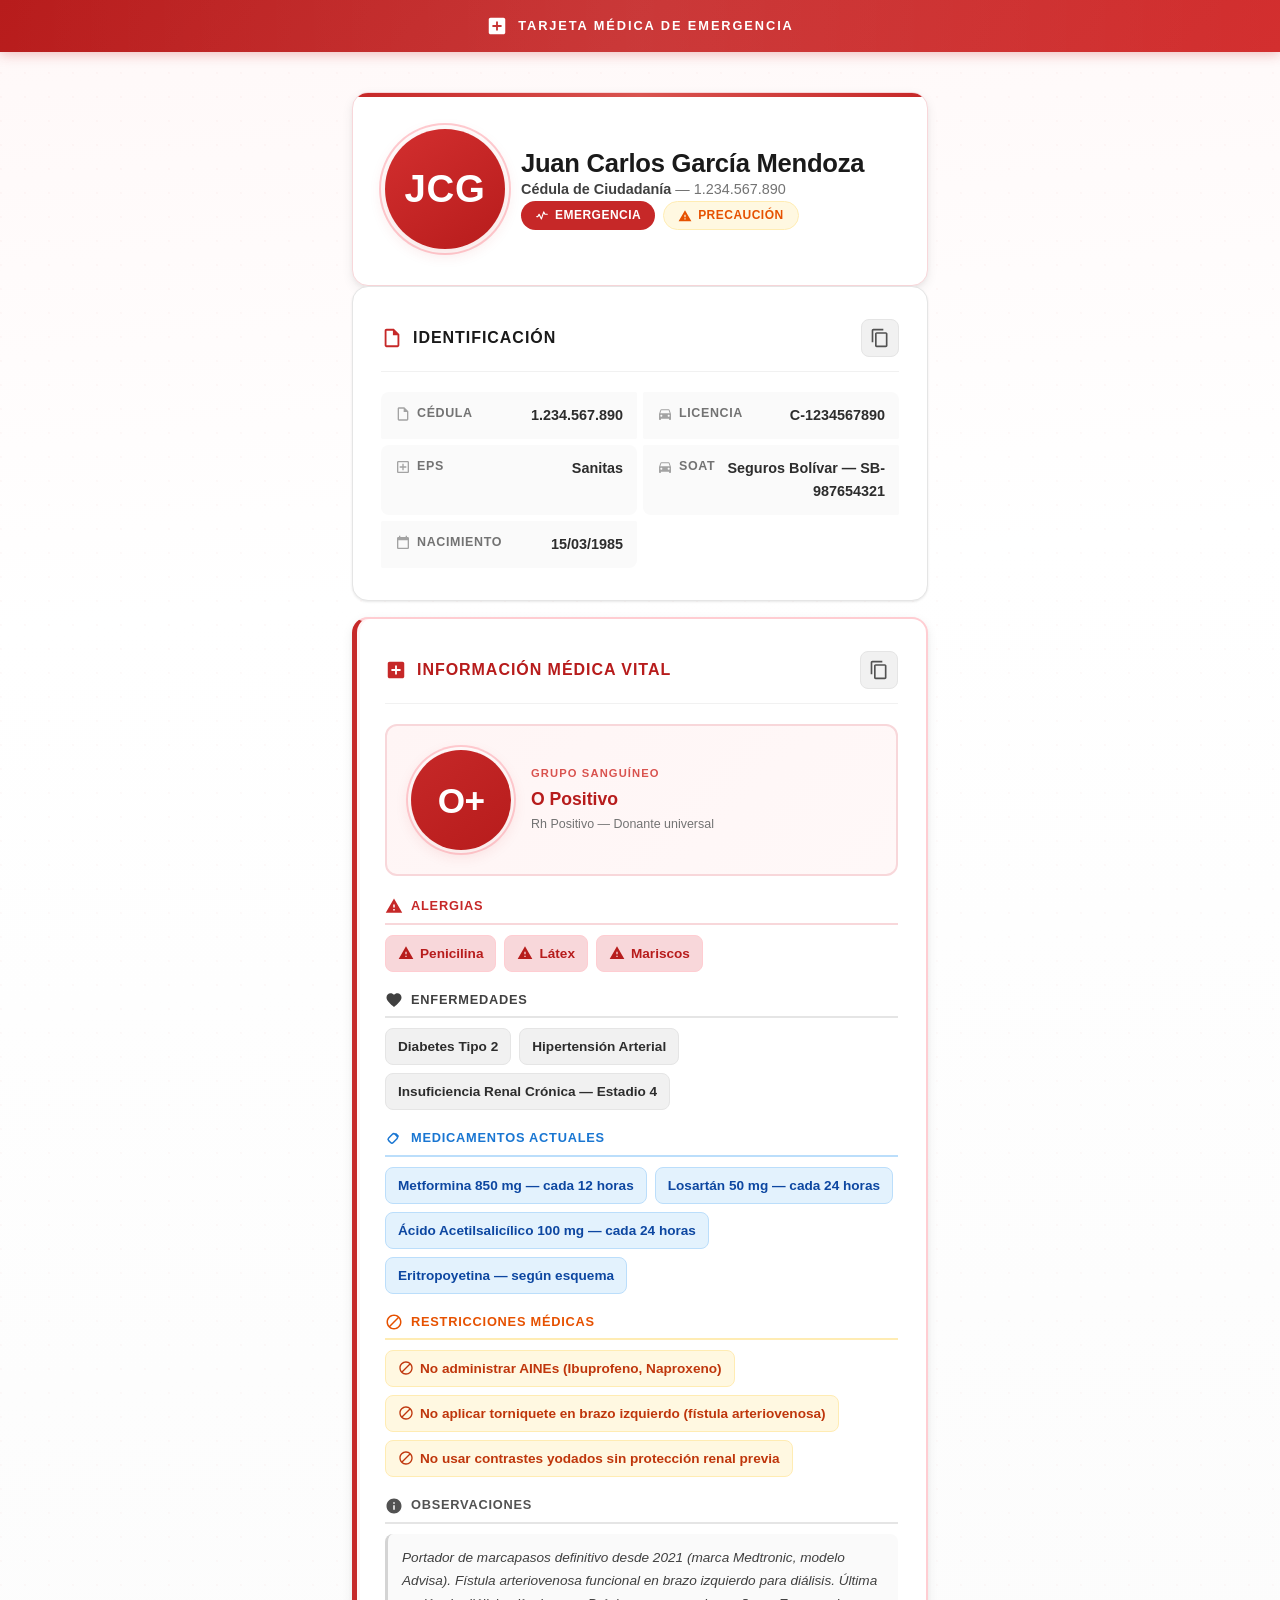
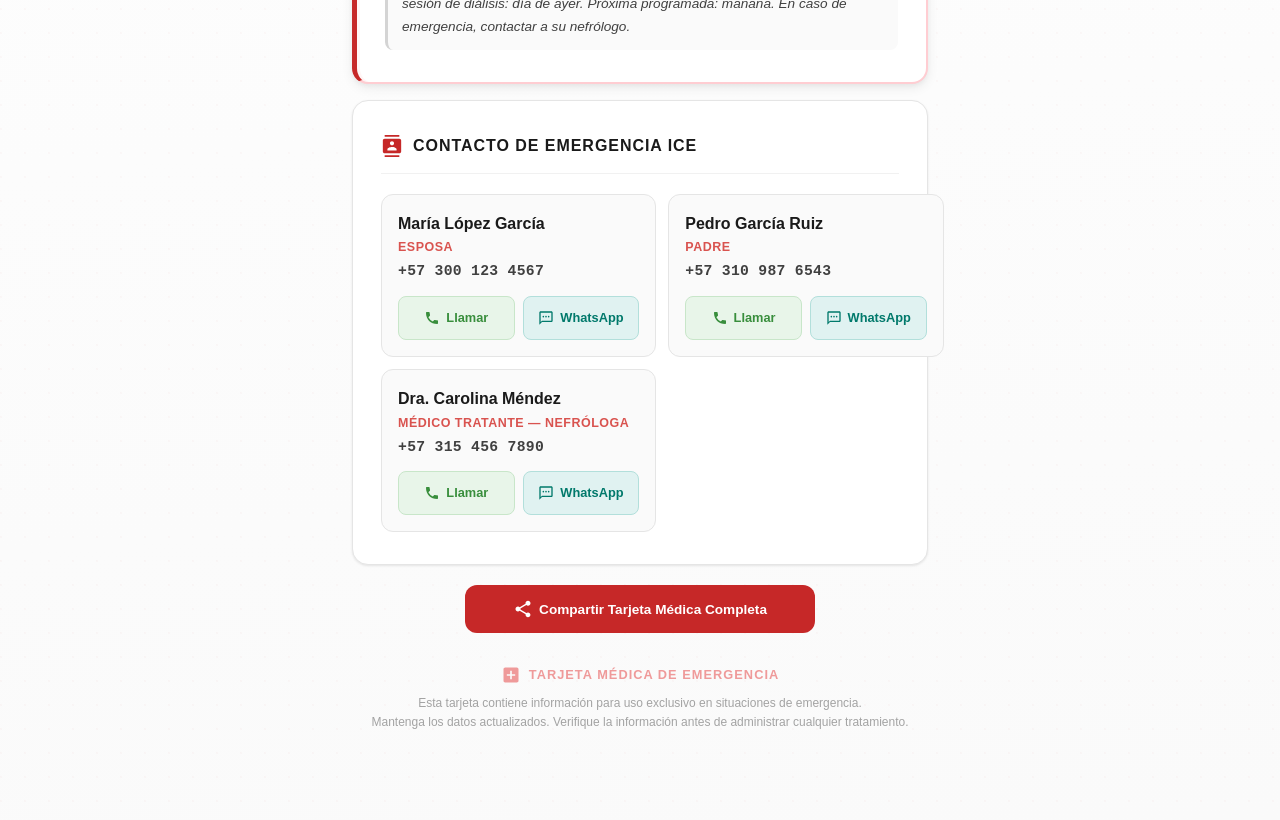
==== index.html @ 18c39328 "hj" ====
<!DOCTYPE html>
<html lang="es">
<head>
  <meta charset="UTF-8">
  <meta name="viewport" content="width=device-width, initial-scale=1.0, user-scalable=yes">
  <meta name="description" content="Tarjeta Médica Digital de Emergencia — Información vital para atención prehospitalaria">
  <meta name="theme-color" content="#C62828">
  <title>Tarjeta Médica de Emergencia</title>

  <style>
    /* ============================================
       VARIABLES CSS — Paleta médica de emergencia
       ============================================ */
    :root {
      --red-900: #B71C1C;
      --red-800: #C62828;
      --red-700: #D32F2F;
      --red-600: #D9534F;
      --red-500: #E57373;
      --red-400: #EF9A9A;
      --red-300: #FFCDD2;
      --red-200: #F8D7DA;
      --red-100: #FFF5F5;
      --red-50:  #FFF8F8;

      --white: #FFFFFF;
      --gray-50: #FAFAFA;
      --gray-100: #F1F1F1;
      --gray-200: #E5E5E5;
      --gray-300: #D4D4D4;
      --gray-400: #A3A3A3;
      --gray-500: #737373;
      --gray-600: #525252;
      --gray-700: #404040;
      --gray-800: #2D2D2D;
      --gray-900: #1A1A1A;

      --amber-100: #FFF8E1;
      --amber-200: #FFECB3;
      --amber-700: #FFA000;
      --green-100: #E8F5E9;
      --green-700: #388E3C;
      --blue-50: #E3F2FD;
      --blue-100: #BBDEFB;
      --blue-700: #1976D2;
      --teal-50: #E0F2F1;
      --teal-700: #00796B;

      --shadow-sm: 0 1px 3px rgba(0,0,0,0.06), 0 1px 2px rgba(0,0,0,0.04);
      --shadow-md: 0 4px 12px rgba(0,0,0,0.07), 0 2px 4px rgba(0,0,0,0.04);
      --shadow-lg: 0 10px 30px rgba(0,0,0,0.08), 0 4px 8px rgba(0,0,0,0.04);
      --shadow-red: 0 4px 16px rgba(198,40,40,0.15);

      --radius-sm: 8px;
      --radius-md: 12px;
      --radius-lg: 16px;
      --radius-xl: 24px;
      --radius-full: 9999px;

      --font-sans: -apple-system, BlinkMacSystemFont, 'Segoe UI', Roboto, 'Helvetica Neue', Arial, sans-serif;
      --font-mono: 'SF Mono', 'Fira Code', 'Cascadia Code', monospace;

      --bar-height: 48px;
      --container-max: 640px;
      --transition: 0.25s cubic-bezier(0.4, 0, 0.2, 1);
    }

    /* ============================================
       RESET Y BASE
       ============================================ */
    *, *::before, *::after {
      margin: 0;
      padding: 0;
      box-sizing: border-box;
    }

    html {
      scroll-behavior: smooth;
      -webkit-text-size-adjust: 100%;
      font-size: 16px;
    }

    body {
      font-family: var(--font-sans);
      color: var(--gray-800);
      line-height: 1.6;
      background:
        radial-gradient(circle at 1px 1px, rgba(198,40,40,0.025) 1px, transparent 0) 0 0 / 24px 24px,
        linear-gradient(175deg, var(--red-50) 0%, var(--white) 25%, var(--gray-50) 100%);
      min-height: 100vh;
      -webkit-font-smoothing: antialiased;
      -moz-osx-font-smoothing: grayscale;
      padding-top: var(--bar-height);
    }

    /* Accesibilidad: foco visible */
    :focus-visible {
      outline: 3px solid var(--red-600);
      outline-offset: 2px;
      border-radius: var(--radius-sm);
    }

    /* Reducir movimiento si el usuario lo prefiere */
    @media (prefers-reduced-motion: reduce) {
      *, *::before, *::after {
        animation-duration: 0.01ms !important;
        animation-iteration-count: 1 !important;
        transition-duration: 0.01ms !important;
      }
      html { scroll-behavior: auto; }
    }

    /* ============================================
       SISTEMA DE ICONOS SVG (sprites inline)
       ============================================ */
    .icon-sprite { display: none; }

    .icon {
      display: inline-flex;
      align-items: center;
      justify-content: center;
      width: 20px;
      height: 20px;
      flex-shrink: 0;
      fill: currentColor;
    }

    .icon--sm { width: 16px; height: 16px; }
    .icon--lg { width: 24px; height: 24px; }
    .icon--xl { width: 32px; height: 32px; }
    .icon--2xl { width: 40px; height: 40px; }

    /* ============================================
       BARRA DE EMERGENCIA FIJA
       ============================================ */
    .emergency-bar {
      position: fixed;
      top: 0;
      left: 0;
      right: 0;
      z-index: 1000;
      height: var(--bar-height);
      background: linear-gradient(135deg, var(--red-900) 0%, var(--red-800) 50%, var(--red-700) 100%);
      display: flex;
      align-items: center;
      justify-content: center;
      gap: 10px;
      color: var(--white);
      font-weight: 700;
      font-size: 0.8rem;
      letter-spacing: 0.15em;
      text-transform: uppercase;
      box-shadow: 0 2px 12px rgba(198,40,40,0.3);
      cursor: pointer;
      transition: height var(--transition), font-size var(--transition);
      user-select: none;
    }

    .emergency-bar::before {
      content: '';
      position: absolute;
      inset: 0;
      background: linear-gradient(90deg, transparent, rgba(255,255,255,0.08), transparent);
      animation: barShimmer 3s ease-in-out infinite;
    }

    .emergency-bar.compact {
      height: 40px;
      font-size: 0.7rem;
      letter-spacing: 0.12em;
    }

    .emergency-bar .icon {
      fill: var(--white);
      width: 22px;
      height: 22px;
      animation: pulseIcon 2s ease-in-out infinite;
    }

    @keyframes barShimmer {
      0%, 100% { transform: translateX(-100%); }
      50% { transform: translateX(100%); }
    }

    @keyframes pulseIcon {
      0%, 100% { opacity: 1; transform: scale(1); }
      50% { opacity: 0.7; transform: scale(1.1); }
    }

    /* ============================================
       CONTENEDOR PRINCIPAL
       ============================================ */
    .container {
      width: 100%;
      max-width: var(--container-max);
      margin: 0 auto;
      padding: 20px 16px 40px;
    }

    /* ============================================
       HEADER — PERFIL DEL PACIENTE
       ============================================ */
    .profile-header {
      background: var(--white);
      border-radius: var(--radius-lg);
      box-shadow: var(--shadow-md);
      padding: 28px 20px;
      display: flex;
      flex-direction: column;
      align-items: center;
      text-align: center;
      gap: 16px;
      position: relative;
      overflow: hidden;
      border: 1px solid var(--red-200);
    }

    /* Franja decorativa superior */
    .profile-header::before {
      content: '';
      position: absolute;
      top: 0;
      left: 0;
      right: 0;
      height: 4px;
      background: linear-gradient(90deg, var(--red-800), var(--red-600), var(--red-800));
    }

    /* Foto / Placeholder de iniciales */
    .profile-photo {
      width: 100px;
      height: 100px;
      border-radius: var(--radius-full);
      background: linear-gradient(145deg, var(--red-700), var(--red-900));
      display: flex;
      align-items: center;
      justify-content: center;
      color: var(--white);
      font-size: 2rem;
      font-weight: 800;
      letter-spacing: 0.02em;
      box-shadow: var(--shadow-red), 0 0 0 4px var(--white), 0 0 0 6px var(--red-300);
      flex-shrink: 0;
      position: relative;
      overflow: hidden;
    }

    /* Si hay imagen de fondo */
    .profile-photo[data-photo] {
      background-size: cover;
      background-position: center;
    }

    .profile-photo[data-photo] .photo-initials {
      display: none;
    }

    .profile-name {
      font-size: clamp(1.3rem, 4vw, 1.6rem);
      font-weight: 800;
      color: var(--gray-900);
      line-height: 1.2;
      letter-spacing: -0.01em;
    }

    .profile-document {
      font-size: 0.9rem;
      color: var(--gray-500);
      font-weight: 500;
    }

    .profile-document strong {
      color: var(--gray-700);
      font-weight: 700;
    }

    /* Badges de estado */
    .profile-badges {
      display: flex;
      flex-wrap: wrap;
      gap: 8px;
      justify-content: center;
    }

    .badge {
      display: inline-flex;
      align-items: center;
      gap: 6px;
      padding: 5px 14px;
      border-radius: var(--radius-full);
      font-size: 0.75rem;
      font-weight: 700;
      letter-spacing: 0.04em;
      text-transform: uppercase;
      line-height: 1.4;
    }

    .badge--emergency {
      background: var(--red-800);
      color: var(--white);
      animation: badgePulse 2.5s ease-in-out infinite;
    }

    .badge--caution {
      background: var(--amber-100);
      color: #E65100;
      border: 1px solid var(--amber-200);
    }

    .badge--stable {
      background: var(--green-100);
      color: var(--green-700);
      border: 1px solid #C8E6C9;
    }

    .badge .icon { width: 14px; height: 14px; }

    @keyframes badgePulse {
      0%, 100% { box-shadow: 0 0 0 0 rgba(198,40,40,0.4); }
      50% { box-shadow: 0 0 0 8px rgba(198,40,40,0); }
    }

    /* ============================================
       TARJETAS GENÉRICAS
       ============================================ */
    .card {
      background: var(--white);
      border-radius: var(--radius-lg);
      box-shadow: var(--shadow-sm);
      padding: 24px 20px;
      border: 1px solid var(--gray-200);
      transition: box-shadow var(--transition), transform var(--transition);
    }

    .card + .card {
      margin-top: 16px;
    }

    .card:hover {
      box-shadow: var(--shadow-md);
    }

    /* Tarjeta destacada (sección médica) */
    .card--highlight {
      border: 2px solid var(--red-300);
      border-left: 5px solid var(--red-800);
      box-shadow: var(--shadow-md), inset 3px 0 0 var(--red-100);
      position: relative;
    }

    .card--highlight:hover {
      box-shadow: var(--shadow-lg), inset 3px 0 0 var(--red-100);
    }

    /* Cabecera de sección */
    .section-head {
      display: flex;
      align-items: center;
      justify-content: space-between;
      gap: 12px;
      margin-bottom: 20px;
      padding-bottom: 14px;
      border-bottom: 1px solid var(--gray-100);
    }

    .section-title {
      display: flex;
      align-items: center;
      gap: 10px;
      font-size: 1rem;
      font-weight: 800;
      color: var(--gray-900);
      text-transform: uppercase;
      letter-spacing: 0.06em;
    }

    .section-title .icon {
      width: 22px;
      height: 22px;
      color: var(--red-800);
    }

    .card--highlight .section-title {
      color: var(--red-900);
    }

    .card--highlight .section-title .icon {
      color: var(--red-800);
    }

    /* ============================================
       BOTONES
       ============================================ */
    .btn {
      display: inline-flex;
      align-items: center;
      justify-content: center;
      gap: 6px;
      padding: 8px 16px;
      border: none;
      border-radius: var(--radius-sm);
      font-family: var(--font-sans);
      font-size: 0.8rem;
      font-weight: 600;
      cursor: pointer;
      transition: all var(--transition);
      text-decoration: none;
      line-height: 1.4;
      white-space: nowrap;
      position: relative;
      overflow: hidden;
      -webkit-tap-highlight-color: transparent;
    }

    .btn:active {
      transform: scale(0.96);
    }

    .btn--icon {
      padding: 8px;
      border-radius: var(--radius-sm);
    }

    .btn--copy {
      background: var(--gray-100);
      color: var(--gray-600);
      border: 1px solid var(--gray-200);
    }

    .btn--copy:hover {
      background: var(--gray-200);
      color: var(--gray-800);
    }

    .btn--copy.copied {
      background: var(--green-100);
      color: var(--green-700);
      border-color: #C8E6C9;
    }

    .btn--call {
      background: var(--green-100);
      color: var(--green-700);
      border: 1px solid #C8E6C9;
      flex: 1;
      min-height: 44px;
    }

    .btn--call:hover {
      background: #C8E6C9;
    }

    .btn--whatsapp {
      background: var(--teal-50);
      color: var(--teal-700);
      border: 1px solid #B2DFDB;
      flex: 1;
      min-height: 44px;
    }

    .btn--whatsapp:hover {
      background: #B2DFDB;
    }

    .btn--share {
      background: var(--red-800);
      color: var(--white);
      padding: 12px 24px;
      border-radius: var(--radius-md);
      font-size: 0.85rem;
      min-height: 48px;
      width: 100%;
    }

    .btn--share:hover {
      background: var(--red-900);
      box-shadow: var(--shadow-red);
    }

    /* ============================================
       IDENTIFICACIÓN — Grid de datos
       ============================================ */
    .info-grid {
      display: grid;
      grid-template-columns: 1fr;
      gap: 2px;
    }

    .info-item {
      display: flex;
      justify-content: space-between;
      align-items: flex-start;
      gap: 12px;
      padding: 12px 14px;
      background: var(--gray-50);
      border-radius: var(--radius-sm);
      transition: background var(--transition);
    }

    .info-item:first-child {
      border-radius: var(--radius-sm) var(--radius-sm) 2px 2px;
    }

    .info-item:last-child {
      border-radius: 2px 2px var(--radius-sm) var(--radius-sm);
    }

    .info-item:hover {
      background: var(--gray-100);
    }

    .info-label {
      font-size: 0.78rem;
      font-weight: 600;
      color: var(--gray-500);
      text-transform: uppercase;
      letter-spacing: 0.05em;
      white-space: nowrap;
      display: flex;
      align-items: center;
      gap: 6px;
    }

    .info-label .icon {
      width: 16px;
      height: 16px;
      color: var(--gray-400);
    }

    .info-value {
      font-size: 0.9rem;
      font-weight: 700;
      color: var(--gray-800);
      text-align: right;
      word-break: break-word;
    }

    /* ============================================
       SECCIÓN MÉDICA VITAL
       ============================================ */

    /* Grupo sanguíneo — Elemento visual dominante */
    .blood-display {
      display: flex;
      align-items: center;
      gap: 20px;
      padding: 20px;
      background: linear-gradient(135deg, var(--red-100) 0%, var(--red-50) 100%);
      border-radius: var(--radius-md);
      border: 2px solid var(--red-200);
      margin-bottom: 20px;
    }

    .blood-badge {
      width: 80px;
      height: 80px;
      border-radius: var(--radius-full);
      background: linear-gradient(145deg, var(--red-800), var(--red-900));
      display: flex;
      align-items: center;
      justify-content: center;
      flex-shrink: 0;
      box-shadow: var(--shadow-red), 0 0 0 3px var(--white), 0 0 0 5px var(--red-300);
      animation: bloodPulse 3s ease-in-out infinite;
    }

    .blood-badge-text {
      color: var(--white);
      font-size: 1.8rem;
      font-weight: 900;
      line-height: 1;
      letter-spacing: -0.02em;
    }

    @keyframes bloodPulse {
      0%, 100% { box-shadow: var(--shadow-red), 0 0 0 3px var(--white), 0 0 0 5px var(--red-300); }
      50% { box-shadow: var(--shadow-red), 0 0 0 3px var(--white), 0 0 0 8px rgba(239,154,154,0.5); }
    }

    .blood-info {
      display: flex;
      flex-direction: column;
      gap: 2px;
    }

    .blood-label {
      font-size: 0.7rem;
      font-weight: 700;
      text-transform: uppercase;
      letter-spacing: 0.1em;
      color: var(--red-600);
    }

    .blood-type-full {
      font-size: 1.1rem;
      font-weight: 800;
      color: var(--red-900);
    }

    .blood-note {
      font-size: 0.78rem;
      color: var(--gray-500);
    }

    /* Subsecciones médicas */
    .medical-block {
      margin-bottom: 18px;
    }

    .medical-block:last-child {
      margin-bottom: 0;
    }

    .medical-block-title {
      display: flex;
      align-items: center;
      gap: 8px;
      font-size: 0.8rem;
      font-weight: 700;
      text-transform: uppercase;
      letter-spacing: 0.06em;
      margin-bottom: 10px;
      padding-bottom: 6px;
    }

    .medical-block-title .icon {
      width: 18px;
      height: 18px;
    }

    /* Variantes de color por tipo de información */
    .medical-block--allergy .medical-block-title {
      color: var(--red-800);
      border-bottom: 2px solid var(--red-200);
    }

    .medical-block--condition .medical-block-title {
      color: var(--gray-700);
      border-bottom: 2px solid var(--gray-200);
    }

    .medical-block--medication .medical-block-title {
      color: var(--blue-700);
      border-bottom: 2px solid var(--blue-100);
    }

    .medical-block--restriction .medical-block-title {
      color: #E65100;
      border-bottom: 2px solid var(--amber-200);
    }

    .medical-block--observation .medical-block-title {
      color: var(--gray-600);
      border-bottom: 2px solid var(--gray-200);
    }

    /* Tags / Chips de información médica */
    .tag-list {
      display: flex;
      flex-wrap: wrap;
      gap: 8px;
    }

    .tag {
      display: inline-flex;
      align-items: flex-start;
      gap: 6px;
      padding: 8px 12px;
      border-radius: var(--radius-sm);
      font-size: 0.85rem;
      font-weight: 600;
      line-height: 1.4;
      max-width: 100%;
    }

    .tag .icon {
      width: 16px;
      height: 16px;
      flex-shrink: 0;
      margin-top: 1px;
    }

    .tag--allergy {
      background: var(--red-200);
      color: var(--red-900);
      border: 1px solid var(--red-300);
    }

    .tag--condition {
      background: var(--gray-100);
      color: var(--gray-800);
      border: 1px solid var(--gray-200);
    }

    .tag--medication {
      background: var(--blue-50);
      color: #0D47A1;
      border: 1px solid var(--blue-100);
    }

    .tag--restriction {
      background: var(--amber-100);
      color: #BF360C;
      border: 1px solid var(--amber-200);
    }

    .tag--observation {
      background: var(--gray-50);
      color: var(--gray-700);
      border: 1px solid var(--gray-200);
      font-weight: 500;
      font-style: italic;
    }

    /* Texto de observación como párrafo cuando es largo */
    .observation-text {
      font-size: 0.85rem;
      color: var(--gray-700);
      line-height: 1.7;
      padding: 12px 14px;
      background: var(--gray-50);
      border-radius: var(--radius-sm);
      border-left: 3px solid var(--gray-300);
      font-style: italic;
    }

    /* Indicador "Sin registros" */
    .no-data {
      font-size: 0.82rem;
      color: var(--gray-400);
      font-style: italic;
      padding: 4px 0;
    }

    /* ============================================
       CONTACTOS ICE
       ============================================ */
    .ice-list {
      display: flex;
      flex-direction: column;
      gap: 12px;
    }

    .ice-card {
      display: flex;
      flex-direction: column;
      gap: 12px;
      padding: 16px;
      background: var(--gray-50);
      border-radius: var(--radius-md);
      border: 1px solid var(--gray-200);
      transition: border-color var(--transition), background var(--transition);
    }

    .ice-card:hover {
      border-color: var(--red-300);
      background: var(--red-50);
    }

    .ice-info {
      display: flex;
      flex-direction: column;
      gap: 2px;
    }

    .ice-name {
      font-size: 1rem;
      font-weight: 700;
      color: var(--gray-900);
    }

    .ice-relation {
      font-size: 0.78rem;
      font-weight: 600;
      color: var(--red-600);
      text-transform: uppercase;
      letter-spacing: 0.04em;
    }

    .ice-phone {
      font-size: 0.92rem;
      font-weight: 600;
      color: var(--gray-700);
      font-family: var(--font-mono);
      letter-spacing: 0.02em;
    }

    .ice-actions {
      display: flex;
      gap: 8px;
    }

    /* ============================================
       BOTÓN COMPARTIR
       ============================================ */
    .share-section {
      margin-top: 20px;
    }

    /* ============================================
       FOOTER
       ============================================ */
    .footer {
      text-align: center;
      padding: 32px 16px 24px;
      color: var(--gray-400);
      font-size: 0.75rem;
      line-height: 1.6;
    }

    .footer-logo {
      display: flex;
      align-items: center;
      justify-content: center;
      gap: 8px;
      margin-bottom: 8px;
      color: var(--red-400);
    }

    .footer-logo .icon {
      width: 20px;
      height: 20px;
    }

    .footer-logo span {
      font-weight: 700;
      font-size: 0.8rem;
      letter-spacing: 0.08em;
      text-transform: uppercase;
    }

    /* ============================================
       TOAST — Notificaciones flotantes
       ============================================ */
    .toast-container {
      position: fixed;
      bottom: 24px;
      left: 50%;
      transform: translateX(-50%);
      z-index: 2000;
      display: flex;
      flex-direction: column;
      align-items: center;
      gap: 8px;
      pointer-events: none;
      width: calc(100% - 32px);
      max-width: 400px;
    }

    .toast {
      display: flex;
      align-items: center;
      gap: 10px;
      padding: 12px 20px;
      background: var(--gray-900);
      color: var(--white);
      border-radius: var(--radius-md);
      font-size: 0.85rem;
      font-weight: 600;
      box-shadow: var(--shadow-lg);
      pointer-events: auto;
      animation: toastIn 0.35s cubic-bezier(0.21, 1.02, 0.73, 1) forwards;
      width: 100%;
      text-align: center;
      justify-content: center;
    }

    .toast--success {
      background: var(--green-700);
    }

    .toast--error {
      background: var(--red-800);
    }

    .toast.leaving {
      animation: toastOut 0.3s ease-in forwards;
    }

    @keyframes toastIn {
      from { opacity: 0; transform: translateY(20px) scale(0.95); }
      to { opacity: 1; transform: translateY(0) scale(1); }
    }

    @keyframes toastOut {
      from { opacity: 1; transform: translateY(0) scale(1); }
      to { opacity: 0; transform: translateY(-10px) scale(0.95); }
    }

    /* ============================================
       ANIMACIONES DE ENTRADA (scroll)
       ============================================ */
    .reveal {
      opacity: 0;
      transform: translateY(16px);
      transition: opacity 0.5s ease, transform 0.5s ease;
    }

    .reveal.visible {
      opacity: 1;
      transform: translateY(0);
    }

    /* ============================================
       RESPONSIVE — Tablet y superior
       ============================================ */
    @media (min-width: 480px) {
      .container {
        padding: 24px 20px 48px;
      }

      .info-grid {
        grid-template-columns: 1fr 1fr;
        gap: 6px;
      }

      .info-item:first-child {
        border-radius: var(--radius-sm) 2px 2px 2px;
      }

      .info-item:nth-child(2) {
        border-radius: 2px var(--radius-sm) 2px 2px;
      }

      .info-item:nth-last-child(2) {
        border-radius: 2px 2px 2px var(--radius-sm);
      }

      .info-item:last-child {
        border-radius: 2px 2px var(--radius-sm) 2px;
      }

      .blood-badge {
        width: 90px;
        height: 90px;
      }

      .blood-badge-text {
        font-size: 2rem;
      }

      .ice-list {
        display: grid;
        grid-template-columns: 1fr 1fr;
        gap: 12px;
      }
    }

    @media (min-width: 768px) {
      :root {
        --bar-height: 52px;
      }

      .container {
        padding: 32px 24px 56px;
      }

      .profile-header {
        flex-direction: row;
        text-align: left;
        padding: 32px 28px;
      }

      .profile-photo {
        width: 110px;
        height: 110px;
        font-size: 2.2rem;
      }

      .profile-badges {
        justify-content: flex-start;
      }

      .card {
        padding: 28px 24px;
      }

      .blood-display {
        padding: 24px;
      }

      .blood-badge {
        width: 100px;
        height: 100px;
      }

      .blood-badge-text {
        font-size: 2.2rem;
      }

      .btn--call,
      .btn--whatsapp {
        padding: 10px 20px;
      }

      .share-section {
        display: flex;
        justify-content: center;
      }

      .btn--share {
        width: auto;
        padding: 12px 48px;
      }
    }

    @media (min-width: 1024px) {
      .container {
        padding: 40px 32px 64px;
      }

      .profile-header {
        padding: 36px 32px;
      }

      .profile-photo {
        width: 120px;
        height: 120px;
        font-size: 2.4rem;
      }

      .card {
        padding: 32px 28px;
      }
    }

    /* ============================================
       RESPONSIVE — Pantallas muy pequeñas
       ============================================ */
    @media (max-width: 360px) {
      .container {
        padding: 16px 12px 32px;
      }

      .profile-header {
        padding: 20px 16px;
      }

      .profile-photo {
        width: 85px;
        height: 85px;
        font-size: 1.7rem;
      }

      .card {
        padding: 20px 16px;
      }

      .blood-badge {
        width: 68px;
        height: 68px;
      }

      .blood-badge-text {
        font-size: 1.5rem;
      }

      .blood-display {
        padding: 14px;
        gap: 14px;
      }

      .tag {
        font-size: 0.8rem;
        padding: 6px 10px;
      }
    }

    /* ============================================
       ORIENTACIÓN LANDSCAPE EN MÓVIL
       ============================================ */
    @media (max-height: 500px) and (orientation: landscape) {
      :root {
        --bar-height: 40px;
      }

      .emergency-bar.compact {
        height: 36px;
        font-size: 0.65rem;
      }

      .profile-photo {
        width: 70px;
        height: 70px;
        font-size: 1.5rem;
      }

      .profile-header {
        padding: 16px 20px;
        flex-direction: row;
        text-align: left;
      }

      .card {
        padding: 16px 20px;
      }

      .blood-badge {
        width: 60px;
        height: 60px;
      }

      .blood-badge-text {
        font-size: 1.3rem;
      }

      .blood-display {
        padding: 12px;
        gap: 12px;
        margin-bottom: 14px;
      }
    }

    /* ============================================
       IMPRESIÓN
       ============================================ */
    @media print {
      body {
        padding-top: 0;
        background: white;
      }

      .emergency-bar,
      .toast-container,
      .btn--copy,
      .btn--call,
      .btn--whatsapp,
      .btn--share,
      .share-section {
        display: none !important;
      }

      .card {
        box-shadow: none;
        border: 1px solid #ccc;
        break-inside: avoid;
      }

      .reveal {
        opacity: 1 !important;
        transform: none !important;
      }

      .profile-header::before {
        print-color-adjust: exact;
        -webkit-print-color-adjust: exact;
      }
    }
  </style>
</head>

<body>

  <!-- ==========================================
       SPRITE DE ICONOS SVG
       (Definidos una vez, reutilizados con <use>)
       ========================================== -->
  <svg class="icon-sprite" xmlns="http://www.w3.org/2000/svg" aria-hidden="true">
    <!-- Cruz médica -->
    <symbol id="i-cross" viewBox="0 0 24 24">
      <path d="M19 3H5c-1.1 0-2 .9-2 2v14c0 1.1.9 2 2 2h14c1.1 0 2-.9 2-2V5c0-1.1-.9-2-2-2zm-2 10h-4v4h-2v-4H7v-2h4V7h2v4h4v2z"/>
    </symbol>
    <!-- Teléfono -->
    <symbol id="i-phone" viewBox="0 0 24 24">
      <path d="M6.62 10.79a15.053 15.053 0 006.59 6.59l2.2-2.2a1 1 0 011.01-.24c1.12.37 2.33.57 3.57.57.55 0 1 .45 1 1V20c0 .55-.45 1-1 1C10.07 21 3 13.93 3 4c0-.55.45-1 1-1h3.5c.55 0 1 .45 1 1 0 1.25.2 2.45.57 3.57.1.31.03.66-.25 1.02l-2.2 2.2z"/>
    </symbol>
    <!-- Copiar -->
    <symbol id="i-copy" viewBox="0 0 24 24">
      <path d="M16 1H4c-1.1 0-2 .9-2 2v14h2V3h12V1zm3 4H8c-1.1 0-2 .9-2 2v14c0 1.1.9 2 2 2h11c1.1 0 2-.9 2-2V7c0-1.1-.9-2-2-2zm0 16H8V7h11v14z"/>
    </symbol>
    <!-- Check -->
    <symbol id="i-check" viewBox="0 0 24 24">
      <path d="M9 16.17L4.83 12l-1.42 1.41L9 19 21 7l-1.41-1.41L9 16.17z"/>
    </symbol>
    <!-- Alerta triángulo -->
    <symbol id="i-warning" viewBox="0 0 24 24">
      <path d="M1 21h22L12 2 1 21zm12-3h-2v-2h2v2zm0-4h-2v-4h2v4z"/>
    </symbol>
    <!-- Corazón -->
    <symbol id="i-heart" viewBox="0 0 24 24">
      <path d="M12 21.35l-1.45-1.32C5.4 15.36 2 12.28 2 8.5 2 5.42 4.42 3 7.5 3c1.74 0 3.41.81 4.5 2.09C13.09 3.81 14.76 3 16.5 3 19.58 3 22 5.42 22 8.5c0 3.78-3.4 6.86-8.55 11.54L12 21.35z"/>
    </symbol>
    <!-- Píldora / Medicamento -->
    <symbol id="i-med" viewBox="0 0 24 24">
      <path d="M4.22 11.29l4.95-4.95a3.5 3.5 0 014.95 0l2.54 2.54a3.5 3.5 0 010 4.95l-4.95 4.95a3.5 3.5 0 01-4.95 0L4.22 16.24a3.5 3.5 0 010-4.95zm1.41 1.41a1.5 1.5 0 000 2.12l2.54 2.54a1.5 1.5 0 002.12 0l4.95-4.95a1.5 1.5 0 000-2.12l-2.54-2.54a1.5 1.5 0 00-2.12 0L5.63 12.7z"/>
      <path d="M14.5 6.5l3 3" stroke="currentColor" stroke-width="2" stroke-linecap="round" fill="none"/>
    </symbol>
    <!-- Prohibido / Restricción -->
    <symbol id="i-block" viewBox="0 0 24 24">
      <path d="M12 2C6.48 2 2 6.48 2 12s4.48 10 10 10 10-4.48 10-10S17.52 2 12 2zM4 12c0-4.42 3.58-8 8-8 1.85 0 3.55.63 4.9 1.69L5.69 16.9A7.902 7.902 0 014 12zm8 8c-1.85 0-3.55-.63-4.9-1.69L18.31 7.1A7.902 7.902 0 0120 12c0 4.42-3.58 8-8 8z"/>
    </symbol>
    <!-- Información -->
    <symbol id="i-info" viewBox="0 0 24 24">
      <path d="M12 2C6.48 2 2 6.48 2 12s4.48 10 10 10 10-4.48 10-10S17.52 2 12 2zm1 15h-2v-6h2v6zm0-8h-2V7h2v2z"/>
    </symbol>
    <!-- Persona -->
    <symbol id="i-person" viewBox="0 0 24 24">
      <path d="M12 12c2.21 0 4-1.79 4-4s-1.79-4-4-4-4 1.79-4 4 1.79 4 4 4zm0 2c-2.67 0-8 1.34-8 4v2h16v-2c0-2.66-5.33-4-8-4z"/>
    </symbol>
    <!-- Documento -->
    <symbol id="i-doc" viewBox="0 0 24 24">
      <path d="M14 2H6c-1.1 0-2 .9-2 2v16c0 1.1.9 2 2 2h12c1.1 0 2-.9 2-2V8l-6-6zM6 20V4h7v5h5v11H6z"/>
    </symbol>
    <!-- Coche -->
    <symbol id="i-car" viewBox="0 0 24 24">
      <path d="M18.92 6.01C18.72 5.42 18.16 5 17.5 5h-11c-.66 0-1.21.42-1.42 1.01L3 12v8c0 .55.45 1 1 1h1c.55 0 1-.45 1-1v-1h12v1c0 .55.45 1 1 1h1c.55 0 1-.45 1-1v-8l-2.08-5.99zM6.5 16c-.83 0-1.5-.67-1.5-1.5S5.67 13 6.5 13s1.5.67 1.5 1.5S7.33 16 6.5 16zm11 0c-.83 0-1.5-.67-1.5-1.5s.67-1.5 1.5-1.5 1.5.67 1.5 1.5-.67 1.5-1.5 1.5zM5 11l1.5-4.5h11L19 11H5z"/>
    </symbol>
    <!-- Hospital -->
    <symbol id="i-hospital" viewBox="0 0 24 24">
      <path d="M19 3H5c-1.1 0-2 .9-2 2v14c0 1.1.9 2 2 2h14c1.1 0 2-.9 2-2V5c0-1.1-.9-2-2-2zm0 16H5V5h14v14zm-8-2h2v-4h4v-2h-4V7h-2v4H7v2h4v4z"/>
    </symbol>
    <!-- Calendario -->
    <symbol id="i-calendar" viewBox="0 0 24 24">
      <path d="M19 3h-1V1h-2v2H8V1H6v2H5c-1.1 0-2 .9-2 2v14c0 1.1.9 2 2 2h14c1.1 0 2-.9 2-2V5c0-1.1-.9-2-2-2zm0 16H5V8h14v11z"/>
    </symbol>
    <!-- Gotita de sangre -->
    <symbol id="i-droplet" viewBox="0 0 24 24">
      <path d="M12 2c-5.33 4.55-8 8.48-8 11.8 0 4.98 3.8 8.2 8 8.2s8-3.22 8-8.2C20 10.48 17.33 6.55 12 2zm0 18c-3.35 0-6-2.57-6-6.2 0-2.34 1.95-5.44 6-9.14 4.05 3.7 6 6.79 6 9.14 0 3.63-2.65 6.2-6 6.2z"/>
    </symbol>
    <!-- Contacto / Agenda -->
    <symbol id="i-contact" viewBox="0 0 24 24">
      <path d="M20 0H4v2h16V0zM4 24h16v-2H4v2zM20 4H4c-1.1 0-2 .9-2 2v12c0 1.1.9 2 2 2h16c1.1 0 2-.9 2-2V6c0-1.1-.9-2-2-2zm-8 2.75c1.24 0 2.25 1.01 2.25 2.25s-1.01 2.25-2.25 2.25S9.75 10.24 9.75 9s1.01-2.25 2.25-2.25zM17 17H7v-1.5c0-1.67 3.33-2.5 5-2.5s5 .83 5 2.5V17z"/>
    </symbol>
    <!-- Compartir -->
    <symbol id="i-share" viewBox="0 0 24 24">
      <path d="M18 16.08c-.76 0-1.44.3-1.96.77L8.91 12.7c.05-.23.09-.46.09-.7s-.04-.47-.09-.7l7.05-4.11c.54.5 1.25.81 2.04.81 1.66 0 3-1.34 3-3s-1.34-3-3-3-3 1.34-3 3c0 .24.04.47.09.7L8.04 9.81C7.5 9.31 6.79 9 6 9c-1.66 0-3 1.34-3 3s1.34 3 3 3c.79 0 1.5-.31 2.04-.81l7.12 4.16c-.05.21-.08.43-.08.65 0 1.61 1.31 2.92 2.92 2.92s2.92-1.31 2.92-2.92-1.31-2.92-2.92-2.92z"/>
    </symbol>
    <!-- Chat / WhatsApp genérico -->
    <symbol id="i-chat" viewBox="0 0 24 24">
      <path d="M20 2H4c-1.1 0-2 .9-2 2v18l4-4h14c1.1 0 2-.9 2-2V4c0-1.1-.9-2-2-2zm0 14H6l-2 2V4h16v12z"/>
      <circle cx="8" cy="10" r="1.2"/>
      <circle cx="12" cy="10" r="1.2"/>
      <circle cx="16" cy="10" r="1.2"/>
    </symbol>
    <!-- Pulso / Emergencia -->
    <symbol id="i-pulse" viewBox="0 0 24 24">
      <path d="M3 13h2l2-4 4 8 4-12 2 4h4" fill="none" stroke="currentColor" stroke-width="2" stroke-linecap="round" stroke-linejoin="round"/>
    </symbol>
  </svg>


  <!-- ==========================================
       BARRA DE EMERGENCIA FIJA
       ========================================== -->
  <div class="emergency-bar" data-action="scroll-top" role="banner" aria-label="Indicador de emergencia médica">
    <svg class="icon" aria-hidden="true"><use href="#i-cross"></use></svg>
    <span>Tarjeta Médica de Emergencia</span>
  </div>


  <!-- ==========================================
       CONTENIDO PRINCIPAL
       ========================================== -->
  <main class="container">

    <!-- ======== HEADER — PERFIL ======== -->
    <header class="profile-header reveal" id="profile">
      <!-- Foto / Iniciales -->
      <div class="profile-photo" data-initials="JCG" aria-label="Foto de perfil">
        <span class="photo-initials">JCG</span>
      </div>

      <!-- Información básica -->
      <div class="profile-details">
        <h1 class="profile-name">Juan Carlos García Mendoza</h1>
        <p class="profile-document">
          <strong>Cédula de Ciudadanía</strong> — 1.234.567.890
        </p>
        <div class="profile-badges">
          <span class="badge badge--emergency">
            <svg class="icon" aria-hidden="true"><use href="#i-pulse"></use></svg>
            Emergencia
          </span>
          <span class="badge badge--caution" data-status="caution">
            <svg class="icon" aria-hidden="true"><use href="#i-warning"></use></svg>
            Precaución
          </span>
        </div>
      </div>
    </header>


    <!-- ======== SECCIÓN 1 — IDENTIFICACIÓN ======== -->
    <section class="card reveal" aria-labelledby="title-identification" data-copy-source="identification-data">
      <div class="section-head">
        <h2 class="section-title" id="title-identification">
          <svg class="icon" aria-hidden="true"><use href="#i-doc"></use></svg>
          Identificación
        </h2>
        <button class="btn btn--copy btn--icon" data-action="copy" data-copy-target="identification-data" aria-label="Copiar datos de identificación">
          <svg class="icon" aria-hidden="true"><use href="#i-copy"></use></svg>
        </button>
      </div>

      <div class="info-grid" id="identification-data">
        <div class="info-item">
          <span class="info-label">
            <svg class="icon icon--sm" aria-hidden="true"><use href="#i-doc"></use></svg>
            Cédula
          </span>
          <span class="info-value">1.234.567.890</span>
        </div>
        <div class="info-item">
          <span class="info-label">
            <svg class="icon icon--sm" aria-hidden="true"><use href="#i-car"></use></svg>
            Licencia
          </span>
          <span class="info-value">C-1234567890</span>
        </div>
        <div class="info-item">
          <span class="info-label">
            <svg class="icon icon--sm" aria-hidden="true"><use href="#i-hospital"></use></svg>
            EPS
          </span>
          <span class="info-value">Sanitas</span>
        </div>
        <div class="info-item">
          <span class="info-label">
            <svg class="icon icon--sm" aria-hidden="true"><use href="#i-car"></use></svg>
            SOAT
          </span>
          <span class="info-value">Seguros Bolívar — SB-987654321</span>
        </div>
        <div class="info-item">
          <span class="info-label">
            <svg class="icon icon--sm" aria-hidden="true"><use href="#i-calendar"></use></svg>
            Nacimiento
          </span>
          <span class="info-value">15/03/1985</span>
        </div>
      </div>
    </section>


    <!-- ======== SECCIÓN 2 — INFORMACIÓN MÉDICA VITAL ======== -->
    <section class="card card--highlight reveal" aria-labelledby="title-medical" data-copy-source="medical-data">
      <div class="section-head">
        <h2 class="section-title" id="title-medical">
          <svg class="icon" aria-hidden="true"><use href="#i-cross"></use></svg>
          Información Médica Vital
        </h2>
        <button class="btn btn--copy btn--icon" data-action="copy" data-copy-target="medical-data" aria-label="Copiar información médica">
          <svg class="icon" aria-hidden="true"><use href="#i-copy"></use></svg>
        </button>
      </div>

      <div id="medical-data">

        <!-- Grupo sanguíneo -->
        <div class="blood-display">
          <div class="blood-badge" data-blood-type="O+">
            <span class="blood-badge-text">O+</span>
          </div>
          <div class="blood-info">
            <span class="blood-label">Grupo Sanguíneo</span>
            <span class="blood-type-full">O Positivo</span>
            <span class="blood-note">Rh Positivo — Donante universal</span>
          </div>
        </div>

        <!-- Alergias -->
        <div class="medical-block medical-block--allergy">
          <h3 class="medical-block-title">
            <svg class="icon" aria-hidden="true"><use href="#i-warning"></use></svg>
            Alergias
          </h3>
          <div class="tag-list">
            <span class="tag tag--allergy">
              <svg class="icon icon--sm" aria-hidden="true"><use href="#i-warning"></use></svg>
              Penicilina
            </span>
            <span class="tag tag--allergy">
              <svg class="icon icon--sm" aria-hidden="true"><use href="#i-warning"></use></svg>
              Látex
            </span>
            <span class="tag tag--allergy">
              <svg class="icon icon--sm" aria-hidden="true"><use href="#i-warning"></use></svg>
              Mariscos
            </span>
          </div>
        </div>

        <!-- Enfermedades -->
        <div class="medical-block medical-block--condition">
          <h3 class="medical-block-title">
            <svg class="icon" aria-hidden="true"><use href="#i-heart"></use></svg>
            Enfermedades
          </h3>
          <div class="tag-list">
            <span class="tag tag--condition">Diabetes Tipo 2</span>
            <span class="tag tag--condition">Hipertensión Arterial</span>
            <span class="tag tag--condition">Insuficiencia Renal Crónica — Estadio 4</span>
          </div>
        </div>

        <!-- Medicamentos actuales -->
        <div class="medical-block medical-block--medication">
          <h3 class="medical-block-title">
            <svg class="icon" aria-hidden="true"><use href="#i-med"></use></svg>
            Medicamentos Actuales
          </h3>
          <div class="tag-list">
            <span class="tag tag--medication">Metformina 850 mg — cada 12 horas</span>
            <span class="tag tag--medication">Losartán 50 mg — cada 24 horas</span>
            <span class="tag tag--medication">Ácido Acetilsalicílico 100 mg — cada 24 horas</span>
            <span class="tag tag--medication">Eritropoyetina — según esquema</span>
          </div>
        </div>

        <!-- Restricciones médicas -->
        <div class="medical-block medical-block--restriction">
          <h3 class="medical-block-title">
            <svg class="icon" aria-hidden="true"><use href="#i-block"></use></svg>
            Restricciones Médicas
          </h3>
          <div class="tag-list">
            <span class="tag tag--restriction">
              <svg class="icon icon--sm" aria-hidden="true"><use href="#i-block"></use></svg>
              No administrar AINEs (Ibuprofeno, Naproxeno)
            </span>
            <span class="tag tag--restriction">
              <svg class="icon icon--sm" aria-hidden="true"><use href="#i-block"></use></svg>
              No aplicar torniquete en brazo izquierdo (fístula arteriovenosa)
            </span>
            <span class="tag tag--restriction">
              <svg class="icon icon--sm" aria-hidden="true"><use href="#i-block"></use></svg>
              No usar contrastes yodados sin protección renal previa
            </span>
          </div>
        </div>

        <!-- Observaciones importantes -->
        <div class="medical-block medical-block--observation">
          <h3 class="medical-block-title">
            <svg class="icon" aria-hidden="true"><use href="#i-info"></use></svg>
            Observaciones
          </h3>
          <p class="observation-text">
            Portador de marcapasos definitivo desde 2021 (marca Medtronic, modelo Advisa). 
            Fístula arteriovenosa funcional en brazo izquierdo para diálisis. 
            Última sesión de diálisis: día de ayer. Próxima programada: mañana. 
            En caso de emergencia, contactar a su nefrólogo.
          </p>
        </div>

      </div>
    </section>


    <!-- ======== SECCIÓN 3 — CONTACTOS ICE ======== -->
    <section class="card reveal" aria-labelledby="title-ice">
      <div class="section-head">
        <h2 class="section-title" id="title-ice">
          <svg class="icon" aria-hidden="true"><use href="#i-contact"></use></svg>
          Contacto de Emergencia ICE
        </h2>
      </div>

      <div class="ice-list">

        <!-- Contacto ICE 1 -->
        <div class="ice-card" data-phone="+573001234567" data-name="María López García">
          <div class="ice-info">
            <span class="ice-name">María López García</span>
            <span class="ice-relation">Esposa</span>
            <span class="ice-phone">+57 300 123 4567</span>
          </div>
          <div class="ice-actions">
            <button class="btn btn--call" data-action="call" aria-label="Llamar a María López García">
              <svg class="icon icon--sm" aria-hidden="true"><use href="#i-phone"></use></svg>
              Llamar
            </button>
            <button class="btn btn--whatsapp" data-action="whatsapp" aria-label="Enviar WhatsApp a María López García">
              <svg class="icon icon--sm" aria-hidden="true"><use href="#i-chat"></use></svg>
              WhatsApp
            </button>
          </div>
        </div>

        <!-- Contacto ICE 2 -->
        <div class="ice-card" data-phone="+573109876543" data-name="Pedro García Ruiz">
          <div class="ice-info">
            <span class="ice-name">Pedro García Ruiz</span>
            <span class="ice-relation">Padre</span>
            <span class="ice-phone">+57 310 987 6543</span>
          </div>
          <div class="ice-actions">
            <button class="btn btn--call" data-action="call" aria-label="Llamar a Pedro García Ruiz">
              <svg class="icon icon--sm" aria-hidden="true"><use href="#i-phone"></use></svg>
              Llamar
            </button>
            <button class="btn btn--whatsapp" data-action="whatsapp" aria-label="Enviar WhatsApp a Pedro García Ruiz">
              <svg class="icon icon--sm" aria-hidden="true"><use href="#i-chat"></use></svg>
              WhatsApp
            </button>
          </div>
        </div>

        <!-- Contacto ICE 3 -->
        <div class="ice-card" data-phone="+573154567890" data-name="Dra. Carolina Méndez">
          <div class="ice-info">
            <span class="ice-name">Dra. Carolina Méndez</span>
            <span class="ice-relation">Médico tratante — Nefróloga</span>
            <span class="ice-phone">+57 315 456 7890</span>
          </div>
          <div class="ice-actions">
            <button class="btn btn--call" data-action="call" aria-label="Llamar a Dra. Carolina Méndez">
              <svg class="icon icon--sm" aria-hidden="true"><use href="#i-phone"></use></svg>
              Llamar
            </button>
            <button class="btn btn--whatsapp" data-action="whatsapp" aria-label="Enviar WhatsApp a Dra. Carolina Méndez">
              <svg class="icon icon--sm" aria-hidden="true"><use href="#i-chat"></use></svg>
              WhatsApp
            </button>
          </div>
        </div>

      </div>
    </section>


    <!-- ======== BOTÓN COMPARTIR ======== -->
    <div class="share-section reveal">
      <button class="btn btn--share" data-action="share" aria-label="Compartir tarjeta médica completa">
        <svg class="icon" aria-hidden="true"><use href="#i-share"></use></svg>
        Compartir Tarjeta Médica Completa
      </button>
    </div>


    <!-- ======== FOOTER ======== -->
    <footer class="footer">
      <div class="footer-logo">
        <svg class="icon" aria-hidden="true"><use href="#i-cross"></use></svg>
        <span>Tarjeta Médica de Emergencia</span>
      </div>
      <p>Esta tarjeta contiene información para uso exclusivo en situaciones de emergencia.</p>
      <p>Mantenga los datos actualizados. Verifique la información antes de administrar cualquier tratamiento.</p>
    </footer>

  </main>


  <!-- ==========================================
       CONTENEDOR DE TOASTS
       ========================================== -->
  <div class="toast-container" id="toast-container" aria-live="polite" aria-atomic="true"></div>


  <!-- ==========================================
       JAVASCRIPT — 100% dinámico, sin datos quemados
       ========================================== -->
  <script>
    /**
     * ============================================
     * Tarjeta Médica de Emergencia — App Principal
     * ============================================
     * 
     * REGLA FUNDAMENTAL:
     * Ningún dato personal, médico o de contacto
     * está escrito en este archivo. Todo se lee
     * dinámicamente desde el DOM mediante
     * data attributes, clases e IDs.
     * 
     * Si se modifica un número, nombre o dato en el
     * HTML, el JavaScript se adapta automáticamente.
     * ============================================
     */

    (function () {
      'use strict';

      /* ------------------------------------------
         Utilidades generales
         ------------------------------------------ */

      /**
       * Muestra una notificación toast en pantalla.
       * @param {string} message - Texto a mostrar
       * @param {string} type - 'success' | 'error' | ''
       */
      function showToast(message, type) {
        var container = document.getElementById('toast-container');
        if (!container) return;

        var toast = document.createElement('div');
        toast.className = 'toast' + (type ? ' toast--' + type : '');
        toast.textContent = message;
        container.appendChild(toast);

        // Remover después de 2.8 segundos
        setTimeout(function () {
          toast.classList.add('leaving');
          toast.addEventListener('animationend', function () {
            if (toast.parentNode) {
              toast.parentNode.removeChild(toast);
            }
          });
        }, 2800);
      }

      /**
       * Obtiene el texto visible de un elemento,
       * excluyendo botones y elementos decorativos.
       * @param {HTMLElement} el
       * @returns {string}
       */
      function getVisibleText(el) {
        var clone = el.cloneNode(true);
        // Eliminar botones de acción
        var buttons = clone.querySelectorAll('button, [data-action]');
        buttons.forEach(function (btn) { btn.remove(); });
        // Eliminar iconos SVG (dejamos solo texto)
        var svgs = clone.querySelectorAll('svg');
        svgs.forEach(function (svg) { svg.remove(); });
        // Limpiar espacios múltiples y saltos de línea
        return clone.innerText.replace(/\s+/g, ' ').trim();
      }

      /**
       * Limpia un número de teléfono dejando solo dígitos.
       * @param {string} phone
       * @returns {string}
       */
      function cleanPhone(phone) {
        return phone.replace(/[^\d]/g, '');
      }


      /* ------------------------------------------
         Inicialización de botones de LLAMADA
         ------------------------------------------ */

      function initCallButtons() {
        var buttons = document.querySelectorAll('[data-action="call"]');

        buttons.forEach(function (btn) {
          btn.addEventListener('click', function () {
            // Buscar el contenedor más cercano con data-phone
            var container = btn.closest('[data-phone]');
            if (!container) {
              showToast('No se encontró número de teléfono', 'error');
              return;
            }

            var phone = container.getAttribute('data-phone');
            if (!phone) {
              showToast('Número de teléfono no disponible', 'error');
              return;
            }

            // Abrir enlace tel: nativo del dispositivo
            window.location.href = 'tel:' + phone;
          });
        });
      }


      /* ------------------------------------------
         Inicialización de botones de WHATSAPP
         ------------------------------------------ */

      function initWhatsAppButtons() {
        var buttons = document.querySelectorAll('[data-action="whatsapp"]');

        buttons.forEach(function (btn) {
          btn.addEventListener('click', function () {
            var container = btn.closest('[data-phone]');
            if (!container) {
              showToast('No se encontró número de WhatsApp', 'error');
              return;
            }

            var phone = container.getAttribute('data-phone');
            var name = container.getAttribute('data-name') || '';

            if (!phone) {
              showToast('Número no disponible', 'error');
              return;
            }

            var digits = cleanPhone(phone);
            // Construir mensaje de emergencia dinámicamente
            var patientName = document.querySelector('.profile-name');
            var patientText = patientName ? patientName.textContent.trim() : 'paciente';
            var bloodBadge = document.querySelector('[data-blood-type]');
            var bloodText = bloodBadge ? bloodBadge.getAttribute('data-blood-type') : '';

            var message = 'EMERGENCIA MÉDICA\n';
            message += 'Paciente: ' + patientText + '\n';
            if (bloodText) {
              message += 'Grupo sanguíneo: ' + bloodText + '\n';
            }
            message += 'Contacto ICE: ' + name + '\n';
            message += 'Solicito atención de emergencia.';

            var encodedMsg = encodeURIComponent(message);
            var url = 'https://wa.me/' + digits + '?text=' + encodedMsg;

            window.open(url, '_blank');
            showToast('Abriendo WhatsApp...', 'success');
          });
        });
      }


      /* ------------------------------------------
         Inicialización de botones de COPIAR
         ------------------------------------------ */

      function initCopyButtons() {
        var buttons = document.querySelectorAll('[data-action="copy"]');

        buttons.forEach(function (btn) {
          btn.addEventListener('click', function () {
            // Buscar el ID del elemento a copiar
            var targetId = btn.getAttribute('data-copy-target');
            var source = null;

            if (targetId) {
              source = document.getElementById(targetId);
            }

            if (!source) {
              // Alternativa: buscar en el contenedor padre con data-copy-source
              var card = btn.closest('[data-copy-source]');
              if (card) {
                var sourceId = card.getAttribute('data-copy-source');
                source = document.getElementById(sourceId);
              }
            }

            if (!source) {
              showToast('No se encontró información para copiar', 'error');
              return;
            }

            var text = getVisibleText(source);

            if (!text) {
              showToast('No hay texto para copiar', 'error');
              return;
            }

            // Intentar usar la API moderna del portapapeles
            if (navigator.clipboard && navigator.clipboard.writeText) {
              navigator.clipboard.writeText(text).then(function () {
                onCopySuccess(btn);
              }).catch(function () {
                fallbackCopy(text, btn);
              });
            } else {
              fallbackCopy(text, btn);
            }
          });
        });
      }

      /**
       * Feedback visual al copiar con éxito.
       * @param {HTMLElement} btn
       */
      function onCopySuccess(btn) {
        // Cambiar apariencia del botón temporalmente
        btn.classList.add('copied');
        var originalHTML = btn.innerHTML;
        btn.innerHTML = '<svg class="icon icon--sm" aria-hidden="true"><use href="#i-check"></use></svg>';

        showToast('Información copiada al portapapeles', 'success');

        setTimeout(function () {
          btn.classList.remove('copied');
          btn.innerHTML = originalHTML;
        }, 2000);
      }

      /**
       * Método alternativo para copiar (textarea oculto).
       * @param {string} text
       * @param {HTMLElement} btn
       */
      function fallbackCopy(text, btn) {
        var textarea = document.createElement('textarea');
        textarea.value = text;
        textarea.style.position = 'fixed';
        textarea.style.left = '-9999px';
        textarea.style.top = '-9999px';
        textarea.style.opacity = '0';
        document.body.appendChild(textarea);
        textarea.focus();
        textarea.select();

        try {
          var success = document.execCommand('copy');
          if (success) {
            onCopySuccess(btn);
          } else {
            showToast('No se pudo copiar la información', 'error');
          }
        } catch (e) {
          showToast('Error al copiar información', 'error');
        }

        document.body.removeChild(textarea);
      }


      /* ------------------------------------------
         Inicialización del botón COMPARTIR
         ------------------------------------------ */

      function initShareButton() {
        var btn = document.querySelector('[data-action="share"]');
        if (!btn) return;

        btn.addEventListener('click', function () {
          // Recopilar toda la información del contenedor principal dinámicamente
          var mainContainer = document.querySelector('.container');
          if (!mainContainer) return;

          var fullText = getVisibleText(mainContainer);

          // Verificar si la Web Share API está disponible
          if (navigator.share) {
            navigator.share({
              title: 'Tarjeta Médica de Emergencia',
              text: fullText
            }).catch(function () {
              // El usuario canceló o hubo error — hacer fallback silencioso
              fallbackShare(fullText);
            });
          } else {
            fallbackShare(fullText);
          }
        });
      }

      /**
       * Fallback cuando Web Share API no existe:
       * copiar toda la info al portapapeles.
       * @param {string} text
       */
      function fallbackShare(text) {
        if (navigator.clipboard && navigator.clipboard.writeText) {
          navigator.clipboard.writeText(text).then(function () {
            showToast('Tarjeta copiada al portapapeles — péguela donde necesite', 'success');
          }).catch(function () {
            showToast('No se pudo copiar la información', 'error');
          });
        } else {
          showToast('Su navegador no permite compartir directamente', 'error');
        }
      }


      /* ------------------------------------------
         Barra de emergencia — Scroll al inicio
         ------------------------------------------ */

      function initEmergencyBar() {
        var bar = document.querySelector('[data-action="scroll-top"]');
        if (!bar) return;

        bar.addEventListener('click', function () {
          window.scrollTo({ top: 0, behavior: 'smooth' });
        });
      }


      /* ------------------------------------------
         Modo compacto de la barra al hacer scroll
         ------------------------------------------ */

      function initCompactBar() {
        var bar = document.querySelector('.emergency-bar');
        if (!bar) return;

        var scrollThreshold = 80;
        var isCompact = false;

        function checkScroll() {
          var shouldBeCompact = window.scrollY > scrollThreshold;
          if (shouldBeCompact !== isCompact) {
            isCompact = shouldBeCompact;
            bar.classList.toggle('compact', isCompact);
          }
        }

        // Throttle con requestAnimationFrame para rendimiento
        var ticking = false;
        window.addEventListener('scroll', function () {
          if (!ticking) {
            requestAnimationFrame(function () {
              checkScroll();
              ticking = false;
            });
            ticking = true;
          }
        }, { passive: true });
      }


      /* ------------------------------------------
         Animaciones de entrada con IntersectionObserver
         ------------------------------------------ */

      function initScrollReveal() {
        var elements = document.querySelectorAll('.reveal');
        if (!elements.length) return;

        // Verificar si el navegador soporta IntersectionObserver
        if (!('IntersectionObserver' in window)) {
          // Fallback: mostrar todo inmediatamente
          elements.forEach(function (el) {
            el.classList.add('visible');
          });
          return;
        }

        var observer = new IntersectionObserver(function (entries) {
          entries.forEach(function (entry) {
            if (entry.isIntersecting) {
              // Agregar un pequeño retraso escalonado para efecto cascada
              var delay = entry.target.dataset.revealDelay || 0;
              setTimeout(function () {
                entry.target.classList.add('visible');
              }, parseInt(delay, 10));

              // Dejar de observar una vez revelado
              observer.unobserve(entry.target);
            }
          });
        }, {
          threshold: 0.1,
          rootMargin: '0px 0px -30px 0px'
        });

        // Asignar delays escalonados
        elements.forEach(function (el, index) {
          el.dataset.revealDelay = String(index * 80);
          observer.observe(el);
        });
      }


      /* ------------------------------------------
         Cargar iniciales desde data attribute
         ------------------------------------------ */

      function initPhotoInitials() {
        var photoEl = document.querySelector('.profile-photo[data-initials]');
        if (!photoEl) return;

        var initials = photoEl.getAttribute('data-initials') || '';
        var initialsSpan = photoEl.querySelector('.photo-initials');
        if (initialsSpan) {
          initialsSpan.textContent = initials;
        }

        // Si tiene data-photo, aplicar como imagen de fondo
        var photoSrc = photoEl.getAttribute('data-photo');
        if (photoSrc) {
          photoEl.style.backgroundImage = 'url(' + photoSrc + ')';
          photoEl.style.backgroundSize = 'cover';
          photoEl.style.backgroundPosition = 'center';
        }
      }


      /* ------------------------------------------
         Punto de entrada — Inicializar todo
         ------------------------------------------ */

      function init() {
        initPhotoInitials();
        initEmergencyBar();
        initCompactBar();
        initCallButtons();
        initWhatsAppButtons();
        initCopyButtons();
        initShareButton();
        initScrollReveal();
      }

      // Ejecutar cuando el DOM esté listo
      if (document.readyState === 'loading') {
        document.addEventListener('DOMContentLoaded', init);
      } else {
        init();
      }

    })();
  </script>

</body>
</html>
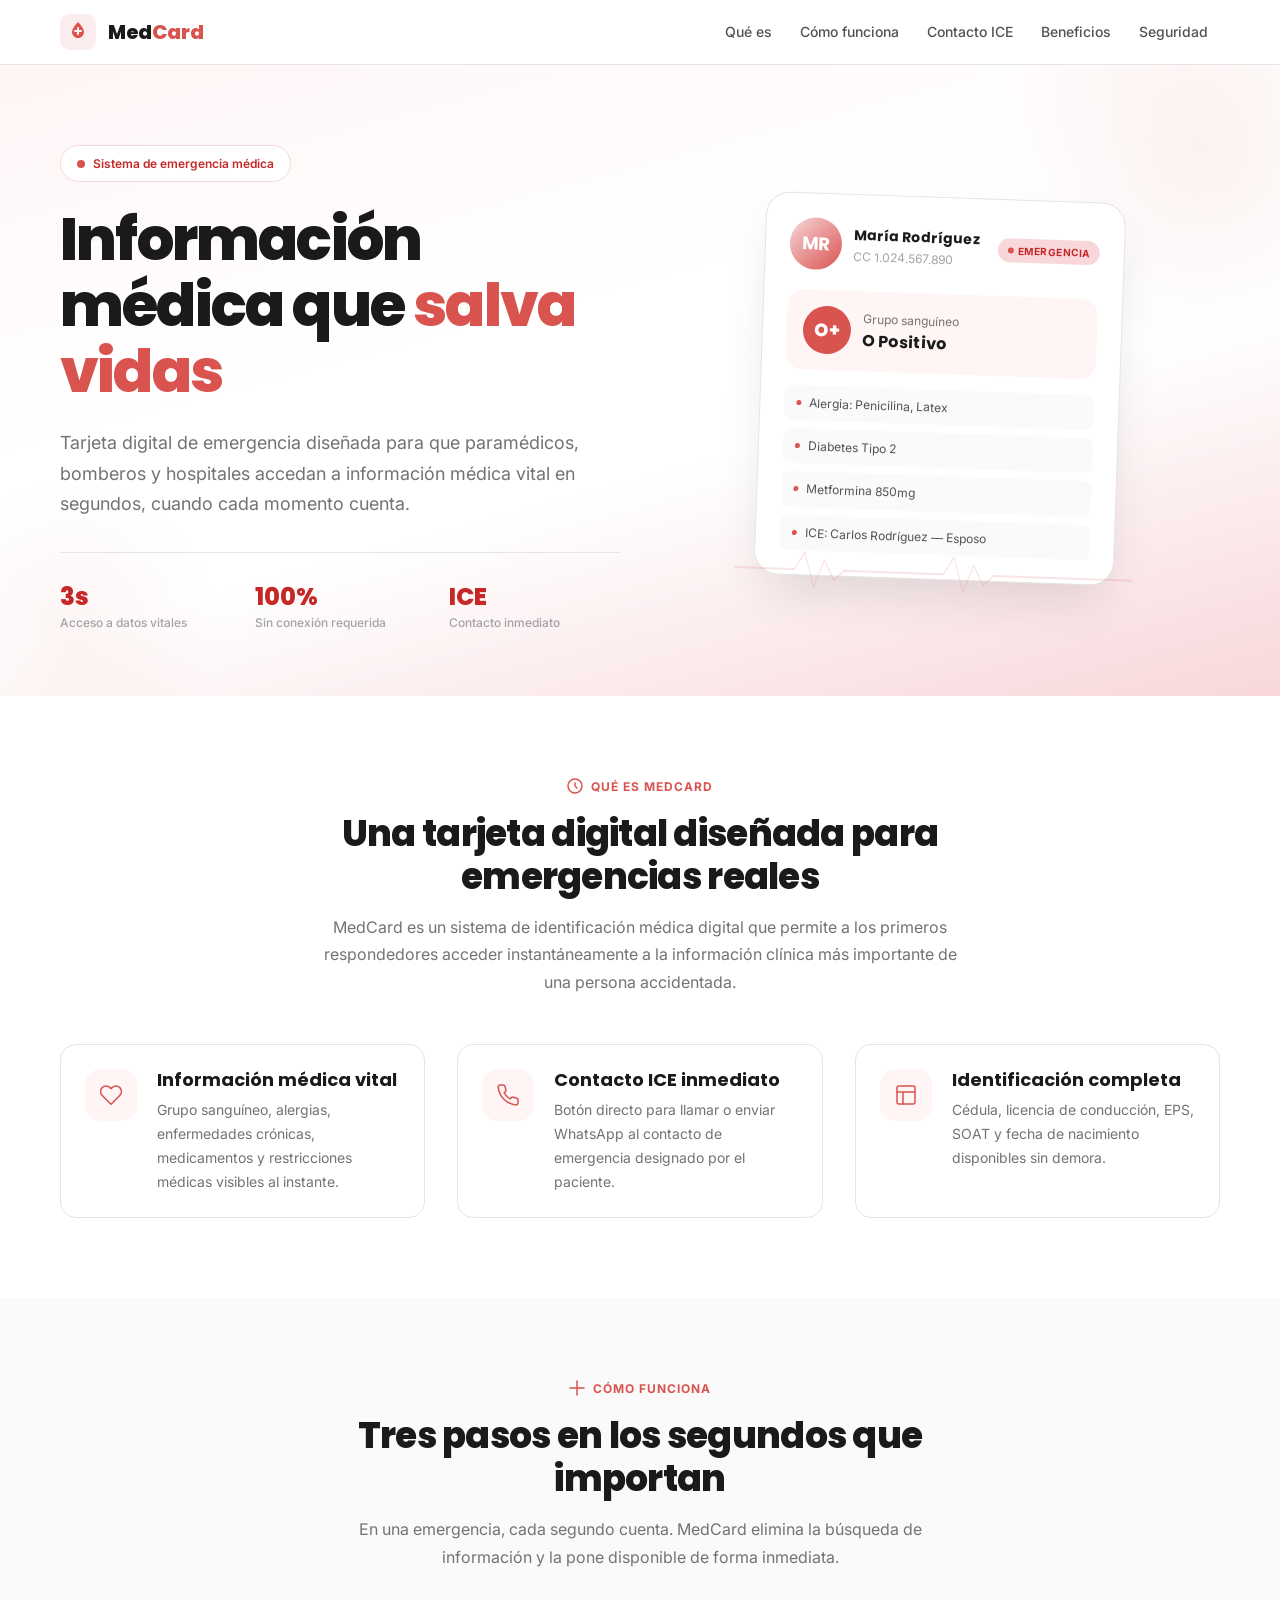
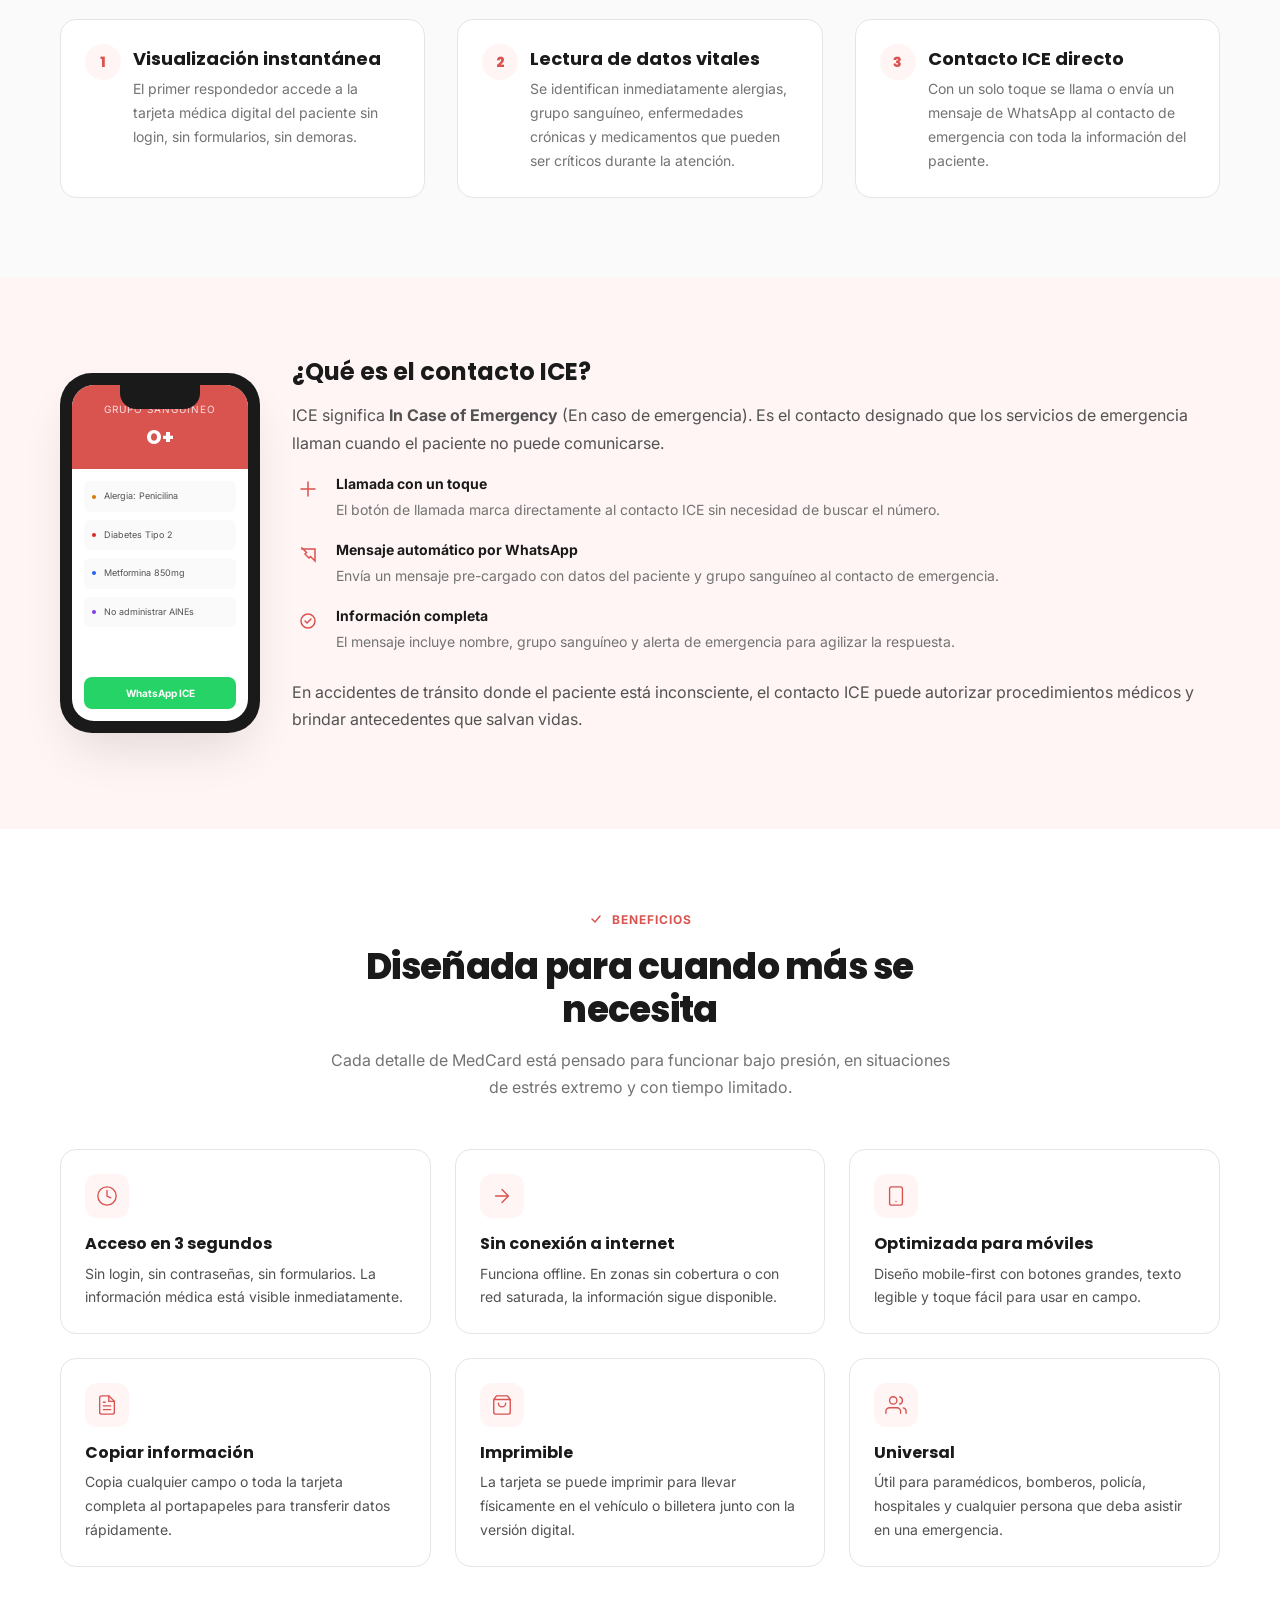
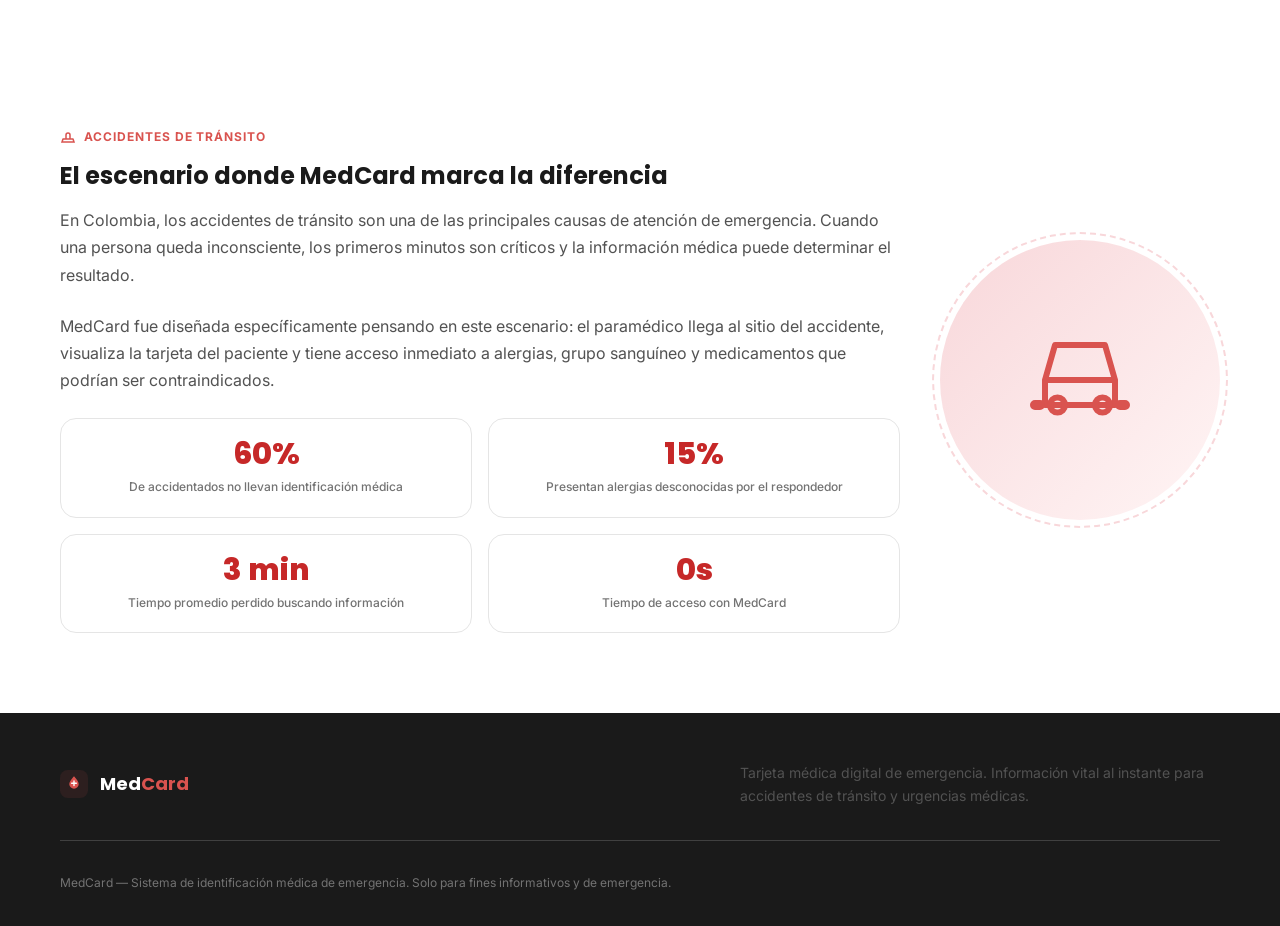
==== commit 6d651728: "efghj" ====
--- a/index.html
+++ b/index.html
@@ -2,1995 +2,489 @@
 <html lang="es">
 <head>
   <meta charset="UTF-8">
-  <meta name="viewport" content="width=device-width, initial-scale=1.0, user-scalable=yes">
-  <meta name="description" content="Tarjeta Médica Digital de Emergencia — Información vital para atención prehospitalaria">
-  <meta name="theme-color" content="#C62828">
-  <title>Tarjeta Médica de Emergencia</title>
-
-  <style>
-    /* ============================================
-       VARIABLES CSS — Paleta médica de emergencia
-       ============================================ */
-    :root {
-      --red-900: #B71C1C;
-      --red-800: #C62828;
-      --red-700: #D32F2F;
-      --red-600: #D9534F;
-      --red-500: #E57373;
-      --red-400: #EF9A9A;
-      --red-300: #FFCDD2;
-      --red-200: #F8D7DA;
-      --red-100: #FFF5F5;
-      --red-50:  #FFF8F8;
-
-      --white: #FFFFFF;
-      --gray-50: #FAFAFA;
-      --gray-100: #F1F1F1;
-      --gray-200: #E5E5E5;
-      --gray-300: #D4D4D4;
-      --gray-400: #A3A3A3;
-      --gray-500: #737373;
-      --gray-600: #525252;
-      --gray-700: #404040;
-      --gray-800: #2D2D2D;
-      --gray-900: #1A1A1A;
-
-      --amber-100: #FFF8E1;
-      --amber-200: #FFECB3;
-      --amber-700: #FFA000;
-      --green-100: #E8F5E9;
-      --green-700: #388E3C;
-      --blue-50: #E3F2FD;
-      --blue-100: #BBDEFB;
-      --blue-700: #1976D2;
-      --teal-50: #E0F2F1;
-      --teal-700: #00796B;
-
-      --shadow-sm: 0 1px 3px rgba(0,0,0,0.06), 0 1px 2px rgba(0,0,0,0.04);
-      --shadow-md: 0 4px 12px rgba(0,0,0,0.07), 0 2px 4px rgba(0,0,0,0.04);
-      --shadow-lg: 0 10px 30px rgba(0,0,0,0.08), 0 4px 8px rgba(0,0,0,0.04);
-      --shadow-red: 0 4px 16px rgba(198,40,40,0.15);
-
-      --radius-sm: 8px;
-      --radius-md: 12px;
-      --radius-lg: 16px;
-      --radius-xl: 24px;
-      --radius-full: 9999px;
-
-      --font-sans: -apple-system, BlinkMacSystemFont, 'Segoe UI', Roboto, 'Helvetica Neue', Arial, sans-serif;
-      --font-mono: 'SF Mono', 'Fira Code', 'Cascadia Code', monospace;
-
-      --bar-height: 48px;
-      --container-max: 640px;
-      --transition: 0.25s cubic-bezier(0.4, 0, 0.2, 1);
-    }
-
-    /* ============================================
-       RESET Y BASE
-       ============================================ */
-    *, *::before, *::after {
-      margin: 0;
-      padding: 0;
-      box-sizing: border-box;
-    }
-
-    html {
-      scroll-behavior: smooth;
-      -webkit-text-size-adjust: 100%;
-      font-size: 16px;
-    }
-
-    body {
-      font-family: var(--font-sans);
-      color: var(--gray-800);
-      line-height: 1.6;
-      background:
-        radial-gradient(circle at 1px 1px, rgba(198,40,40,0.025) 1px, transparent 0) 0 0 / 24px 24px,
-        linear-gradient(175deg, var(--red-50) 0%, var(--white) 25%, var(--gray-50) 100%);
-      min-height: 100vh;
-      -webkit-font-smoothing: antialiased;
-      -moz-osx-font-smoothing: grayscale;
-      padding-top: var(--bar-height);
-    }
-
-    /* Accesibilidad: foco visible */
-    :focus-visible {
-      outline: 3px solid var(--red-600);
-      outline-offset: 2px;
-      border-radius: var(--radius-sm);
-    }
-
-    /* Reducir movimiento si el usuario lo prefiere */
-    @media (prefers-reduced-motion: reduce) {
-      *, *::before, *::after {
-        animation-duration: 0.01ms !important;
-        animation-iteration-count: 1 !important;
-        transition-duration: 0.01ms !important;
-      }
-      html { scroll-behavior: auto; }
-    }
-
-    /* ============================================
-       SISTEMA DE ICONOS SVG (sprites inline)
-       ============================================ */
-    .icon-sprite { display: none; }
-
-    .icon {
-      display: inline-flex;
-      align-items: center;
-      justify-content: center;
-      width: 20px;
-      height: 20px;
-      flex-shrink: 0;
-      fill: currentColor;
-    }
-
-    .icon--sm { width: 16px; height: 16px; }
-    .icon--lg { width: 24px; height: 24px; }
-    .icon--xl { width: 32px; height: 32px; }
-    .icon--2xl { width: 40px; height: 40px; }
-
-    /* ============================================
-       BARRA DE EMERGENCIA FIJA
-       ============================================ */
-    .emergency-bar {
-      position: fixed;
-      top: 0;
-      left: 0;
-      right: 0;
-      z-index: 1000;
-      height: var(--bar-height);
-      background: linear-gradient(135deg, var(--red-900) 0%, var(--red-800) 50%, var(--red-700) 100%);
-      display: flex;
-      align-items: center;
-      justify-content: center;
-      gap: 10px;
-      color: var(--white);
-      font-weight: 700;
-      font-size: 0.8rem;
-      letter-spacing: 0.15em;
-      text-transform: uppercase;
-      box-shadow: 0 2px 12px rgba(198,40,40,0.3);
-      cursor: pointer;
-      transition: height var(--transition), font-size var(--transition);
-      user-select: none;
-    }
-
-    .emergency-bar::before {
-      content: '';
-      position: absolute;
-      inset: 0;
-      background: linear-gradient(90deg, transparent, rgba(255,255,255,0.08), transparent);
-      animation: barShimmer 3s ease-in-out infinite;
-    }
-
-    .emergency-bar.compact {
-      height: 40px;
-      font-size: 0.7rem;
-      letter-spacing: 0.12em;
-    }
-
-    .emergency-bar .icon {
-      fill: var(--white);
-      width: 22px;
-      height: 22px;
-      animation: pulseIcon 2s ease-in-out infinite;
-    }
-
-    @keyframes barShimmer {
-      0%, 100% { transform: translateX(-100%); }
-      50% { transform: translateX(100%); }
-    }
-
-    @keyframes pulseIcon {
-      0%, 100% { opacity: 1; transform: scale(1); }
-      50% { opacity: 0.7; transform: scale(1.1); }
-    }
-
-    /* ============================================
-       CONTENEDOR PRINCIPAL
-       ============================================ */
-    .container {
-      width: 100%;
-      max-width: var(--container-max);
-      margin: 0 auto;
-      padding: 20px 16px 40px;
-    }
-
-    /* ============================================
-       HEADER — PERFIL DEL PACIENTE
-       ============================================ */
-    .profile-header {
-      background: var(--white);
-      border-radius: var(--radius-lg);
-      box-shadow: var(--shadow-md);
-      padding: 28px 20px;
-      display: flex;
-      flex-direction: column;
-      align-items: center;
-      text-align: center;
-      gap: 16px;
-      position: relative;
-      overflow: hidden;
-      border: 1px solid var(--red-200);
-    }
-
-    /* Franja decorativa superior */
-    .profile-header::before {
-      content: '';
-      position: absolute;
-      top: 0;
-      left: 0;
-      right: 0;
-      height: 4px;
-      background: linear-gradient(90deg, var(--red-800), var(--red-600), var(--red-800));
-    }
-
-    /* Foto / Placeholder de iniciales */
-    .profile-photo {
-      width: 100px;
-      height: 100px;
-      border-radius: var(--radius-full);
-      background: linear-gradient(145deg, var(--red-700), var(--red-900));
-      display: flex;
-      align-items: center;
-      justify-content: center;
-      color: var(--white);
-      font-size: 2rem;
-      font-weight: 800;
-      letter-spacing: 0.02em;
-      box-shadow: var(--shadow-red), 0 0 0 4px var(--white), 0 0 0 6px var(--red-300);
-      flex-shrink: 0;
-      position: relative;
-      overflow: hidden;
-    }
-
-    /* Si hay imagen de fondo */
-    .profile-photo[data-photo] {
-      background-size: cover;
-      background-position: center;
-    }
-
-    .profile-photo[data-photo] .photo-initials {
-      display: none;
-    }
-
-    .profile-name {
-      font-size: clamp(1.3rem, 4vw, 1.6rem);
-      font-weight: 800;
-      color: var(--gray-900);
-      line-height: 1.2;
-      letter-spacing: -0.01em;
-    }
-
-    .profile-document {
-      font-size: 0.9rem;
-      color: var(--gray-500);
-      font-weight: 500;
-    }
-
-    .profile-document strong {
-      color: var(--gray-700);
-      font-weight: 700;
-    }
-
-    /* Badges de estado */
-    .profile-badges {
-      display: flex;
-      flex-wrap: wrap;
-      gap: 8px;
-      justify-content: center;
-    }
-
-    .badge {
-      display: inline-flex;
-      align-items: center;
-      gap: 6px;
-      padding: 5px 14px;
-      border-radius: var(--radius-full);
-      font-size: 0.75rem;
-      font-weight: 700;
-      letter-spacing: 0.04em;
-      text-transform: uppercase;
-      line-height: 1.4;
-    }
-
-    .badge--emergency {
-      background: var(--red-800);
-      color: var(--white);
-      animation: badgePulse 2.5s ease-in-out infinite;
-    }
-
-    .badge--caution {
-      background: var(--amber-100);
-      color: #E65100;
-      border: 1px solid var(--amber-200);
-    }
-
-    .badge--stable {
-      background: var(--green-100);
-      color: var(--green-700);
-      border: 1px solid #C8E6C9;
-    }
-
-    .badge .icon { width: 14px; height: 14px; }
-
-    @keyframes badgePulse {
-      0%, 100% { box-shadow: 0 0 0 0 rgba(198,40,40,0.4); }
-      50% { box-shadow: 0 0 0 8px rgba(198,40,40,0); }
-    }
-
-    /* ============================================
-       TARJETAS GENÉRICAS
-       ============================================ */
-    .card {
-      background: var(--white);
-      border-radius: var(--radius-lg);
-      box-shadow: var(--shadow-sm);
-      padding: 24px 20px;
-      border: 1px solid var(--gray-200);
-      transition: box-shadow var(--transition), transform var(--transition);
-    }
-
-    .card + .card {
-      margin-top: 16px;
-    }
-
-    .card:hover {
-      box-shadow: var(--shadow-md);
-    }
-
-    /* Tarjeta destacada (sección médica) */
-    .card--highlight {
-      border: 2px solid var(--red-300);
-      border-left: 5px solid var(--red-800);
-      box-shadow: var(--shadow-md), inset 3px 0 0 var(--red-100);
-      position: relative;
-    }
-
-    .card--highlight:hover {
-      box-shadow: var(--shadow-lg), inset 3px 0 0 var(--red-100);
-    }
-
-    /* Cabecera de sección */
-    .section-head {
-      display: flex;
-      align-items: center;
-      justify-content: space-between;
-      gap: 12px;
-      margin-bottom: 20px;
-      padding-bottom: 14px;
-      border-bottom: 1px solid var(--gray-100);
-    }
-
-    .section-title {
-      display: flex;
-      align-items: center;
-      gap: 10px;
-      font-size: 1rem;
-      font-weight: 800;
-      color: var(--gray-900);
-      text-transform: uppercase;
-      letter-spacing: 0.06em;
-    }
-
-    .section-title .icon {
-      width: 22px;
-      height: 22px;
-      color: var(--red-800);
-    }
-
-    .card--highlight .section-title {
-      color: var(--red-900);
-    }
-
-    .card--highlight .section-title .icon {
-      color: var(--red-800);
-    }
-
-    /* ============================================
-       BOTONES
-       ============================================ */
-    .btn {
-      display: inline-flex;
-      align-items: center;
-      justify-content: center;
-      gap: 6px;
-      padding: 8px 16px;
-      border: none;
-      border-radius: var(--radius-sm);
-      font-family: var(--font-sans);
-      font-size: 0.8rem;
-      font-weight: 600;
-      cursor: pointer;
-      transition: all var(--transition);
-      text-decoration: none;
-      line-height: 1.4;
-      white-space: nowrap;
-      position: relative;
-      overflow: hidden;
-      -webkit-tap-highlight-color: transparent;
-    }
-
-    .btn:active {
-      transform: scale(0.96);
-    }
-
-    .btn--icon {
-      padding: 8px;
-      border-radius: var(--radius-sm);
-    }
-
-    .btn--copy {
-      background: var(--gray-100);
-      color: var(--gray-600);
-      border: 1px solid var(--gray-200);
-    }
-
-    .btn--copy:hover {
-      background: var(--gray-200);
-      color: var(--gray-800);
-    }
-
-    .btn--copy.copied {
-      background: var(--green-100);
-      color: var(--green-700);
-      border-color: #C8E6C9;
-    }
-
-    .btn--call {
-      background: var(--green-100);
-      color: var(--green-700);
-      border: 1px solid #C8E6C9;
-      flex: 1;
-      min-height: 44px;
-    }
-
-    .btn--call:hover {
-      background: #C8E6C9;
-    }
-
-    .btn--whatsapp {
-      background: var(--teal-50);
-      color: var(--teal-700);
-      border: 1px solid #B2DFDB;
-      flex: 1;
-      min-height: 44px;
-    }
-
-    .btn--whatsapp:hover {
-      background: #B2DFDB;
-    }
-
-    .btn--share {
-      background: var(--red-800);
-      color: var(--white);
-      padding: 12px 24px;
-      border-radius: var(--radius-md);
-      font-size: 0.85rem;
-      min-height: 48px;
-      width: 100%;
-    }
-
-    .btn--share:hover {
-      background: var(--red-900);
-      box-shadow: var(--shadow-red);
-    }
-
-    /* ============================================
-       IDENTIFICACIÓN — Grid de datos
-       ============================================ */
-    .info-grid {
-      display: grid;
-      grid-template-columns: 1fr;
-      gap: 2px;
-    }
-
-    .info-item {
-      display: flex;
-      justify-content: space-between;
-      align-items: flex-start;
-      gap: 12px;
-      padding: 12px 14px;
-      background: var(--gray-50);
-      border-radius: var(--radius-sm);
-      transition: background var(--transition);
-    }
-
-    .info-item:first-child {
-      border-radius: var(--radius-sm) var(--radius-sm) 2px 2px;
-    }
-
-    .info-item:last-child {
-      border-radius: 2px 2px var(--radius-sm) var(--radius-sm);
-    }
-
-    .info-item:hover {
-      background: var(--gray-100);
-    }
-
-    .info-label {
-      font-size: 0.78rem;
-      font-weight: 600;
-      color: var(--gray-500);
-      text-transform: uppercase;
-      letter-spacing: 0.05em;
-      white-space: nowrap;
-      display: flex;
-      align-items: center;
-      gap: 6px;
-    }
-
-    .info-label .icon {
-      width: 16px;
-      height: 16px;
-      color: var(--gray-400);
-    }
-
-    .info-value {
-      font-size: 0.9rem;
-      font-weight: 700;
-      color: var(--gray-800);
-      text-align: right;
-      word-break: break-word;
-    }
-
-    /* ============================================
-       SECCIÓN MÉDICA VITAL
-       ============================================ */
-
-    /* Grupo sanguíneo — Elemento visual dominante */
-    .blood-display {
-      display: flex;
-      align-items: center;
-      gap: 20px;
-      padding: 20px;
-      background: linear-gradient(135deg, var(--red-100) 0%, var(--red-50) 100%);
-      border-radius: var(--radius-md);
-      border: 2px solid var(--red-200);
-      margin-bottom: 20px;
-    }
-
-    .blood-badge {
-      width: 80px;
-      height: 80px;
-      border-radius: var(--radius-full);
-      background: linear-gradient(145deg, var(--red-800), var(--red-900));
-      display: flex;
-      align-items: center;
-      justify-content: center;
-      flex-shrink: 0;
-      box-shadow: var(--shadow-red), 0 0 0 3px var(--white), 0 0 0 5px var(--red-300);
-      animation: bloodPulse 3s ease-in-out infinite;
-    }
-
-    .blood-badge-text {
-      color: var(--white);
-      font-size: 1.8rem;
-      font-weight: 900;
-      line-height: 1;
-      letter-spacing: -0.02em;
-    }
-
-    @keyframes bloodPulse {
-      0%, 100% { box-shadow: var(--shadow-red), 0 0 0 3px var(--white), 0 0 0 5px var(--red-300); }
-      50% { box-shadow: var(--shadow-red), 0 0 0 3px var(--white), 0 0 0 8px rgba(239,154,154,0.5); }
-    }
-
-    .blood-info {
-      display: flex;
-      flex-direction: column;
-      gap: 2px;
-    }
-
-    .blood-label {
-      font-size: 0.7rem;
-      font-weight: 700;
-      text-transform: uppercase;
-      letter-spacing: 0.1em;
-      color: var(--red-600);
-    }
-
-    .blood-type-full {
-      font-size: 1.1rem;
-      font-weight: 800;
-      color: var(--red-900);
-    }
-
-    .blood-note {
-      font-size: 0.78rem;
-      color: var(--gray-500);
-    }
-
-    /* Subsecciones médicas */
-    .medical-block {
-      margin-bottom: 18px;
-    }
-
-    .medical-block:last-child {
-      margin-bottom: 0;
-    }
-
-    .medical-block-title {
-      display: flex;
-      align-items: center;
-      gap: 8px;
-      font-size: 0.8rem;
-      font-weight: 700;
-      text-transform: uppercase;
-      letter-spacing: 0.06em;
-      margin-bottom: 10px;
-      padding-bottom: 6px;
-    }
-
-    .medical-block-title .icon {
-      width: 18px;
-      height: 18px;
-    }
-
-    /* Variantes de color por tipo de información */
-    .medical-block--allergy .medical-block-title {
-      color: var(--red-800);
-      border-bottom: 2px solid var(--red-200);
-    }
-
-    .medical-block--condition .medical-block-title {
-      color: var(--gray-700);
-      border-bottom: 2px solid var(--gray-200);
-    }
-
-    .medical-block--medication .medical-block-title {
-      color: var(--blue-700);
-      border-bottom: 2px solid var(--blue-100);
-    }
-
-    .medical-block--restriction .medical-block-title {
-      color: #E65100;
-      border-bottom: 2px solid var(--amber-200);
-    }
-
-    .medical-block--observation .medical-block-title {
-      color: var(--gray-600);
-      border-bottom: 2px solid var(--gray-200);
-    }
-
-    /* Tags / Chips de información médica */
-    .tag-list {
-      display: flex;
-      flex-wrap: wrap;
-      gap: 8px;
-    }
-
-    .tag {
-      display: inline-flex;
-      align-items: flex-start;
-      gap: 6px;
-      padding: 8px 12px;
-      border-radius: var(--radius-sm);
-      font-size: 0.85rem;
-      font-weight: 600;
-      line-height: 1.4;
-      max-width: 100%;
-    }
-
-    .tag .icon {
-      width: 16px;
-      height: 16px;
-      flex-shrink: 0;
-      margin-top: 1px;
-    }
-
-    .tag--allergy {
-      background: var(--red-200);
-      color: var(--red-900);
-      border: 1px solid var(--red-300);
-    }
-
-    .tag--condition {
-      background: var(--gray-100);
-      color: var(--gray-800);
-      border: 1px solid var(--gray-200);
-    }
-
-    .tag--medication {
-      background: var(--blue-50);
-      color: #0D47A1;
-      border: 1px solid var(--blue-100);
-    }
-
-    .tag--restriction {
-      background: var(--amber-100);
-      color: #BF360C;
-      border: 1px solid var(--amber-200);
-    }
-
-    .tag--observation {
-      background: var(--gray-50);
-      color: var(--gray-700);
-      border: 1px solid var(--gray-200);
-      font-weight: 500;
-      font-style: italic;
-    }
-
-    /* Texto de observación como párrafo cuando es largo */
-    .observation-text {
-      font-size: 0.85rem;
-      color: var(--gray-700);
-      line-height: 1.7;
-      padding: 12px 14px;
-      background: var(--gray-50);
-      border-radius: var(--radius-sm);
-      border-left: 3px solid var(--gray-300);
-      font-style: italic;
-    }
-
-    /* Indicador "Sin registros" */
-    .no-data {
-      font-size: 0.82rem;
-      color: var(--gray-400);
-      font-style: italic;
-      padding: 4px 0;
-    }
-
-    /* ============================================
-       CONTACTOS ICE
-       ============================================ */
-    .ice-list {
-      display: flex;
-      flex-direction: column;
-      gap: 12px;
-    }
-
-    .ice-card {
-      display: flex;
-      flex-direction: column;
-      gap: 12px;
-      padding: 16px;
-      background: var(--gray-50);
-      border-radius: var(--radius-md);
-      border: 1px solid var(--gray-200);
-      transition: border-color var(--transition), background var(--transition);
-    }
-
-    .ice-card:hover {
-      border-color: var(--red-300);
-      background: var(--red-50);
-    }
-
-    .ice-info {
-      display: flex;
-      flex-direction: column;
-      gap: 2px;
-    }
-
-    .ice-name {
-      font-size: 1rem;
-      font-weight: 700;
-      color: var(--gray-900);
-    }
-
-    .ice-relation {
-      font-size: 0.78rem;
-      font-weight: 600;
-      color: var(--red-600);
-      text-transform: uppercase;
-      letter-spacing: 0.04em;
-    }
-
-    .ice-phone {
-      font-size: 0.92rem;
-      font-weight: 600;
-      color: var(--gray-700);
-      font-family: var(--font-mono);
-      letter-spacing: 0.02em;
-    }
-
-    .ice-actions {
-      display: flex;
-      gap: 8px;
-    }
-
-    /* ============================================
-       BOTÓN COMPARTIR
-       ============================================ */
-    .share-section {
-      margin-top: 20px;
-    }
-
-    /* ============================================
+  <meta name="viewport" content="width=device-width, initial-scale=1.0">
+  <meta name="description" content="MedCard — Tarjeta médica digital de emergencia para accidentes de tránsito y urgencias médicas. Información vital al instante.">
+  <title>MedCard — Tarjeta Médica Digital de Emergencia</title>
+
+  <!-- Tipografía -->
+  <link rel="preconnect" href="https://fonts.googleapis.com">
+  <link rel="preconnect" href="https://fonts.gstatic.com" crossorigin>
+  <link href="https://fonts.googleapis.com/css2?family=Inter:wght@400;500;600;700&family=Poppins:wght@600;700;800;900&display=swap" rel="stylesheet">
+
+  <!-- Estilos -->
+  <link rel="stylesheet" href="static/css/styles.css">
+  <link rel="stylesheet" href="static/css/home.css">
+</head>
+<body>
+
+  <!-- ========================================
+       HEADER / NAVEGACIÓN
+       ======================================== -->
+  <header class="home-header">
+    <div class="home-container">
+      <a href="#" class="header-logo" aria-label="MedCard inicio">
+        <!-- Logo: Cruz médica con corazón -->
+        <svg viewBox="0 0 36 36" fill="none" xmlns="http://www.w3.org/2000/svg" aria-hidden="true">
+          <rect width="36" height="36" rx="10" fill="currentColor" opacity="0.1"/>
+          <path d="M18 8C18 8 12 14 12 18C12 21.3 14.7 24 18 24C21.3 24 24 21.3 24 18C24 14 18 8 18 8Z" fill="currentColor"/>
+          <path d="M15 17H21M18 14V20" stroke="white" stroke-width="1.8" stroke-linecap="round"/>
+        </svg>
+        <span class="header-logo-text">Med<span>Card</span></span>
+      </a>
+      <nav class="header-nav" aria-label="Navegación principal">
+        <ul>
+          <li><a href="#que-es">Qué es</a></li>
+          <li><a href="#como-funciona">Cómo funciona</a></li>
+          <li><a href="#contacto-ice">Contacto ICE</a></li>
+          <li><a href="#beneficios">Beneficios</a></li>
+          <li><a href="#seguridad">Seguridad</a></li>
+        </ul>
+      </nav>
+    </div>
+  </header>
+
+  <main>
+
+    <!-- ========================================
+         HERO SECTION
+         ======================================== -->
+    <section class="hero">
+      <div class="home-container">
+        <div class="hero-content">
+          <div class="hero-badge">
+            <span class="hero-badge-dot" aria-hidden="true"></span>
+            Sistema de emergencia médica
+          </div>
+          <h1 class="hero-title">
+            Información médica que <span class="highlight">salva vidas</span>
+          </h1>
+          <p class="hero-description">
+            Tarjeta digital de emergencia diseñada para que paramédicos, bomberos y hospitales accedan a información médica vital en segundos, cuando cada momento cuenta.
+          </p>
+          <div class="hero-stats">
+            <div>
+              <div class="hero-stat-value">3s</div>
+              <div class="hero-stat-label">Acceso a datos vitales</div>
+            </div>
+            <div>
+              <div class="hero-stat-value">100%</div>
+              <div class="hero-stat-label">Sin conexión requerida</div>
+            </div>
+            <div>
+              <div class="hero-stat-value">ICE</div>
+              <div class="hero-stat-label">Contacto inmediato</div>
+            </div>
+          </div>
+        </div>
+
+        <!-- Mockup visual de tarjeta -->
+        <div class="hero-visual" aria-hidden="true">
+          <div class="hero-card-mockup">
+            <div class="hero-card-header">
+              <div class="hero-card-avatar">MR</div>
+              <div>
+                <div class="hero-card-name">María Rodríguez</div>
+                <div class="hero-card-doc">CC 1.024.567.890</div>
+              </div>
+              <div class="hero-card-badge">
+                <span class="hero-card-badge-dot"></span>
+                Emergencia
+              </div>
+            </div>
+            <div class="hero-card-blood">
+              <div class="hero-card-blood-icon">O+</div>
+              <div>
+                <div class="hero-card-blood-text">Grupo sanguíneo</div>
+                <div class="hero-card-blood-type">O Positivo</div>
+              </div>
+            </div>
+            <div class="hero-card-items">
+              <div class="hero-card-item">
+                <span class="hero-card-item-dot"></span>
+                Alergia: Penicilina, Latex
+              </div>
+              <div class="hero-card-item">
+                <span class="hero-card-item-dot"></span>
+                Diabetes Tipo 2
+              </div>
+              <div class="hero-card-item">
+                <span class="hero-card-item-dot"></span>
+                Metformina 850mg
+              </div>
+              <div class="hero-card-item">
+                <span class="hero-card-item-dot"></span>
+                ICE: Carlos Rodríguez — Esposo
+              </div>
+            </div>
+            <!-- Línea ECG decorativa -->
+            <div class="hero-ecg">
+              <svg viewBox="0 0 800 50" fill="none" xmlns="http://www.w3.org/2000/svg" preserveAspectRatio="none">
+                <path d="M0 25 L100 25 L120 25 L140 8 L160 42 L180 15 L200 35 L220 25 L400 25 L420 25 L440 8 L460 42 L480 15 L500 35 L520 25 L800 25" stroke="#D9534F" stroke-width="2" fill="none"/>
+              </svg>
+            </div>
+          </div>
+        </div>
+      </div>
+    </section>
+
+    <!-- ========================================
+         SECCIÓN: QUÉ ES MEDCARD
+         ======================================== -->
+    <section class="section" id="que-es">
+      <div class="home-container">
+        <div class="section-header animate-on-scroll">
+          <div class="section-label">
+            <svg viewBox="0 0 16 16" fill="none" stroke="currentColor" stroke-width="1.5" stroke-linecap="round"><circle cx="8" cy="8" r="7"/><path d="M8 5v3l2 2"/></svg>
+            Qué es MedCard
+          </div>
+          <h2 class="section-title">Una tarjeta digital diseñada para emergencias reales</h2>
+          <p class="section-description">MedCard es un sistema de identificación médica digital que permite a los primeros respondedores acceder instantáneamente a la información clínica más importante de una persona accidentada.</p>
+        </div>
+
+        <div class="about-grid">
+          <article class="about-card animate-on-scroll" data-anim-delay="0">
+            <div class="about-icon" aria-hidden="true">
+              <svg viewBox="0 0 24 24" fill="none" stroke="currentColor" stroke-width="1.5" stroke-linecap="round" stroke-linejoin="round"><path d="M20.84 4.61a5.5 5.5 0 0 0-7.78 0L12 5.67l-1.06-1.06a5.5 5.5 0 0 0-7.78 7.78l1.06 1.06L12 21.23l7.78-7.78 1.06-1.06a5.5 5.5 0 0 0 0-7.78z"/></svg>
+            </div>
+            <div>
+              <h3>Información médica vital</h3>
+              <p>Grupo sanguíneo, alergias, enfermedades crónicas, medicamentos y restricciones médicas visibles al instante.</p>
+            </div>
+          </article>
+
+          <article class="about-card animate-on-scroll" data-anim-delay="100">
+            <div class="about-icon" aria-hidden="true">
+              <svg viewBox="0 0 24 24" fill="none" stroke="currentColor" stroke-width="1.5" stroke-linecap="round" stroke-linejoin="round"><path d="M22 16.92v3a2 2 0 0 1-2.18 2 19.79 19.79 0 0 1-8.63-3.07 19.5 19.5 0 0 1-6-6 19.79 19.79 0 0 1-3.07-8.67A2 2 0 0 1 4.11 2h3a2 2 0 0 1 2 1.72c.127.96.361 1.903.7 2.81a2 2 0 0 1-.45 2.11L8.09 9.91a16 16 0 0 0 6 6l1.27-1.27a2 2 0 0 1 2.11-.45c.907.339 1.85.573 2.81.7A2 2 0 0 1 22 16.92z"/></svg>
+            </div>
+            <div>
+              <h3>Contacto ICE inmediato</h3>
+              <p>Botón directo para llamar o enviar WhatsApp al contacto de emergencia designado por el paciente.</p>
+            </div>
+          </article>
+
+          <article class="about-card animate-on-scroll" data-anim-delay="200">
+            <div class="about-icon" aria-hidden="true">
+              <svg viewBox="0 0 24 24" fill="none" stroke="currentColor" stroke-width="1.5" stroke-linecap="round" stroke-linejoin="round"><rect x="3" y="3" width="18" height="18" rx="2"/><path d="M3 9h18M9 21V9"/></svg>
+            </div>
+            <div>
+              <h3>Identificación completa</h3>
+              <p>Cédula, licencia de conducción, EPS, SOAT y fecha de nacimiento disponibles sin demora.</p>
+            </div>
+          </article>
+        </div>
+      </div>
+    </section>
+
+    <!-- ========================================
+         SECCIÓN: CÓMO FUNCIONA
+         ======================================== -->
+    <section class="section section--alt" id="como-funciona">
+      <div class="home-container">
+        <div class="section-header animate-on-scroll">
+          <div class="section-label">
+            <svg viewBox="0 0 16 16" fill="none" stroke="currentColor" stroke-width="1.5" stroke-linecap="round"><path d="M8 1v14M1 8h14"/></svg>
+            Cómo funciona
+          </div>
+          <h2 class="section-title">Tres pasos en los segundos que importan</h2>
+          <p class="section-description">En una emergencia, cada segundo cuenta. MedCard elimina la búsqueda de información y la pone disponible de forma inmediata.</p>
+        </div>
+
+        <div class="steps-grid">
+          <article class="step-card animate-on-scroll" data-anim-delay="0">
+            <h3>Visualización instantánea</h3>
+            <p>El primer respondedor accede a la tarjeta médica digital del paciente sin login, sin formularios, sin demoras.</p>
+          </article>
+
+          <article class="step-card animate-on-scroll" data-anim-delay="100">
+            <h3>Lectura de datos vitales</h3>
+            <p>Se identifican inmediatamente alergias, grupo sanguíneo, enfermedades crónicas y medicamentos que pueden ser críticos durante la atención.</p>
+          </article>
+
+          <article class="step-card animate-on-scroll" data-anim-delay="200">
+            <h3>Contacto ICE directo</h3>
+            <p>Con un solo toque se llama o envía un mensaje de WhatsApp al contacto de emergencia con toda la información del paciente.</p>
+          </article>
+        </div>
+      </div>
+    </section>
+
+    <!-- ========================================
+         SECCIÓN: CONTACTO ICE
+         ======================================== -->
+    <section class="section section--tint" id="contacto-ice">
+      <div class="home-container">
+        <div class="ice-block">
+          <div class="ice-visual animate-on-scroll" aria-hidden="true">
+            <div class="ice-phone-mockup">
+              <div class="ice-phone-notch"></div>
+              <div class="ice-phone-screen">
+                <div class="ice-phone-top">
+                  <div class="ice-phone-top-label">Grupo sanguíneo</div>
+                  <div class="ice-phone-top-value">O+</div>
+                </div>
+                <div class="ice-phone-body">
+                  <div class="ice-phone-field">
+                    <span class="ice-phone-field-dot" style="background:#D97706"></span>
+                    Alergia: Penicilina
+                  </div>
+                  <div class="ice-phone-field">
+                    <span class="ice-phone-field-dot" style="background:#DC2626"></span>
+                    Diabetes Tipo 2
+                  </div>
+                  <div class="ice-phone-field">
+                    <span class="ice-phone-field-dot" style="background:#2563EB"></span>
+                    Metformina 850mg
+                  </div>
+                  <div class="ice-phone-field">
+                    <span class="ice-phone-field-dot" style="background:#7C3AED"></span>
+                    No administrar AINEs
+                  </div>
+                  <div class="ice-phone-btn">WhatsApp ICE</div>
+                </div>
+              </div>
+            </div>
+          </div>
+
+          <div class="ice-content animate-on-scroll" data-anim-delay="100">
+            <h3>¿Qué es el contacto ICE?</h3>
+            <p>ICE significa <strong>In Case of Emergency</strong> (En caso de emergencia). Es el contacto designado que los servicios de emergencia llaman cuando el paciente no puede comunicarse.</p>
+
+            <div class="ice-features">
+              <div class="ice-feature">
+                <div class="ice-feature-icon" aria-hidden="true">
+                  <svg viewBox="0 0 16 16" fill="none" stroke="currentColor" stroke-width="1.5" stroke-linecap="round"><path d="M8 1v14M1 8h14"/></svg>
+                </div>
+                <div class="ice-feature-text">
+                  <strong>Llamada con un toque</strong>
+                  <span>El botón de llamada marca directamente al contacto ICE sin necesidad de buscar el número.</span>
+                </div>
+              </div>
+
+              <div class="ice-feature">
+                <div class="ice-feature-icon" aria-hidden="true">
+                  <svg viewBox="0 0 16 16" fill="none" stroke="currentColor" stroke-width="1.5" stroke-linecap="round"><path d="M2 1l4.5 4.5L5 7l4 4 1.5-1.5L15 14V2H2z"/></svg>
+                </div>
+                <div class="ice-feature-text">
+                  <strong>Mensaje automático por WhatsApp</strong>
+                  <span>Envía un mensaje pre-cargado con datos del paciente y grupo sanguíneo al contacto de emergencia.</span>
+                </div>
+              </div>
+
+              <div class="ice-feature">
+                <div class="ice-feature-icon" aria-hidden="true">
+                  <svg viewBox="0 0 16 16" fill="none" stroke="currentColor" stroke-width="1.5" stroke-linecap="round"><circle cx="8" cy="8" r="7"/><path d="M5 8l2 2 4-4"/></svg>
+                </div>
+                <div class="ice-feature-text">
+                  <strong>Información completa</strong>
+                  <span>El mensaje incluye nombre, grupo sanguíneo y alerta de emergencia para agilizar la respuesta.</span>
+                </div>
+              </div>
+            </div>
+
+            <p>En accidentes de tránsito donde el paciente está inconsciente, el contacto ICE puede autorizar procedimientos médicos y brindar antecedentes que salvan vidas.</p>
+          </div>
+        </div>
+      </div>
+    </section>
+
+    <!-- ========================================
+         SECCIÓN: BENEFICIOS
+         ======================================== -->
+    <section class="section" id="beneficios">
+      <div class="home-container">
+        <div class="section-header animate-on-scroll">
+          <div class="section-label">
+            <svg viewBox="0 0 16 16" fill="none" stroke="currentColor" stroke-width="1.5" stroke-linecap="round"><path d="M4 8l3 3 5-6"/></svg>
+            Beneficios
+          </div>
+          <h2 class="section-title">Diseñada para cuando más se necesita</h2>
+          <p class="section-description">Cada detalle de MedCard está pensado para funcionar bajo presión, en situaciones de estrés extremo y con tiempo limitado.</p>
+        </div>
+
+        <div class="benefits-grid">
+          <article class="benefit-card animate-on-scroll" data-anim-delay="0">
+            <div class="benefit-card-icon" aria-hidden="true">
+              <svg viewBox="0 0 24 24" fill="none" stroke="currentColor" stroke-width="1.5" stroke-linecap="round"><circle cx="12" cy="12" r="10"/><path d="M12 6v6l4 2"/></svg>
+            </div>
+            <h3>Acceso en 3 segundos</h3>
+            <p>Sin login, sin contraseñas, sin formularios. La información médica está visible inmediatamente.</p>
+          </article>
+
+          <article class="benefit-card animate-on-scroll" data-anim-delay="50">
+            <div class="benefit-card-icon" aria-hidden="true">
+              <svg viewBox="0 0 24 24" fill="none" stroke="currentColor" stroke-width="1.5" stroke-linecap="round"><path d="M5 12h14M12 5l7 7-7 7"/></svg>
+            </div>
+            <h3>Sin conexión a internet</h3>
+            <p>Funciona offline. En zonas sin cobertura o con red saturada, la información sigue disponible.</p>
+          </article>
+
+          <article class="benefit-card animate-on-scroll" data-anim-delay="100">
+            <div class="benefit-card-icon" aria-hidden="true">
+              <svg viewBox="0 0 24 24" fill="none" stroke="currentColor" stroke-width="1.5" stroke-linecap="round"><rect x="5" y="2" width="14" height="20" rx="2"/><path d="M12 18h.01"/></svg>
+            </div>
+            <h3>Optimizada para móviles</h3>
+            <p>Diseño mobile-first con botones grandes, texto legible y toque fácil para usar en campo.</p>
+          </article>
+
+          <article class="benefit-card animate-on-scroll" data-anim-delay="150">
+            <div class="benefit-card-icon" aria-hidden="true">
+              <svg viewBox="0 0 24 24" fill="none" stroke="currentColor" stroke-width="1.5" stroke-linecap="round"><path d="M14 2H6a2 2 0 0 0-2 2v16a2 2 0 0 0 2 2h12a2 2 0 0 0 2-2V8z"/><path d="M14 2v6h6M16 13H8M16 17H8M10 9H8"/></svg>
+            </div>
+            <h3>Copiar información</h3>
+            <p>Copia cualquier campo o toda la tarjeta completa al portapapeles para transferir datos rápidamente.</p>
+          </article>
+
+          <article class="benefit-card animate-on-scroll" data-anim-delay="200">
+            <div class="benefit-card-icon" aria-hidden="true">
+              <svg viewBox="0 0 24 24" fill="none" stroke="currentColor" stroke-width="1.5" stroke-linecap="round"><path d="M6 2L3 6v14a2 2 0 0 0 2 2h14a2 2 0 0 0 2-2V6l-3-4zM3 6h18M16 10a4 4 0 0 1-8 0"/></svg>
+            </div>
+            <h3>Imprimible</h3>
+            <p>La tarjeta se puede imprimir para llevar físicamente en el vehículo o billetera junto con la versión digital.</p>
+          </article>
+
+          <article class="benefit-card animate-on-scroll" data-anim-delay="250">
+            <div class="benefit-card-icon" aria-hidden="true">
+              <svg viewBox="0 0 24 24" fill="none" stroke="currentColor" stroke-width="1.5" stroke-linecap="round"><path d="M17 21v-2a4 4 0 0 0-4-4H5a4 4 0 0 0-4 4v2"/><circle cx="9" cy="7" r="4"/><path d="M23 21v-2a4 4 0 0 0-3-3.87M16 3.13a4 4 0 0 1 0 7.75"/></svg>
+            </div>
+            <h3>Universal</h3>
+            <p>Útil para paramédicos, bomberos, policía, hospitales y cualquier persona que deba asistir en una emergencia.</p>
+          </article>
+        </div>
+      </div>
+    </section>
+
+    <!-- ========================================
+         SECCIÓN: SEGURIDAD
+         ======================================== */
+    <section class="section section--alt" id="seguridad">
+      <div class="home-container">
+        <div class="section-header animate-on-scroll">
+          <div class="section-label">
+            <svg viewBox="0 0 16 16" fill="none" stroke="currentColor" stroke-width="1.5" stroke-linecap="round" stroke-linejoin="round"><path d="M8 1L2 4v4c0 4.4 2.6 8.5 6 9.5 3.4-1 6-5.1 6-9.5V4L8 1z"/></svg>
+            Seguridad
+          </div>
+          <h2 class="section-title">Protección de datos en cada capa</h2>
+          <p class="section-description">La información médica es sensible. MedCard está diseñada con principios de privacidad y seguridad desde su arquitectura.</p>
+        </div>
+
+        <div class="security-grid">
+          <article class="security-card animate-on-scroll" data-anim-delay="0">
+            <div class="security-icon" aria-hidden="true">
+              <svg viewBox="0 0 24 24" fill="none" stroke="currentColor" stroke-width="1.5" stroke-linecap="round" stroke-linejoin="round"><rect x="3" y="11" width="18" height="11" rx="2"/><path d="M7 11V7a5 5 0 0 1 10 0v4"/></svg>
+            </div>
+            <div>
+              <h3>Solo datos necesarios</h3>
+              <p>La tarjeta contiene únicamente la información médica relevante para una emergencia. Sin datos innecesarios, sin historial clínico completo.</p>
+            </div>
+          </article>
+
+          <article class="security-card animate-on-scroll" data-anim-delay="100">
+            <div class="security-icon" aria-hidden="true">
+              <svg viewBox="0 0 24 24" fill="none" stroke="currentColor" stroke-width="1.5" stroke-linecap="round" stroke-linejoin="round"><path d="M1 12s4-8 11-8 11 8 11 8-4 8-11 8-11-8-11-8z"/><circle cx="12" cy="12" r="3"/></svg>
+            </div>
+            <div>
+              <h3>Visible solo cuando se necesita</h3>
+              <p>La tarjeta se comparte voluntariamente. El usuario decide cuándo y con quién muestra su información médica.</p>
+            </div>
+          </article>
+
+          <article class="security-card animate-on-scroll" data-anim-delay="200">
+            <div class="security-icon" aria-hidden="true">
+              <svg viewBox="0 0 24 24" fill="none" stroke="currentColor" stroke-width="1.5" stroke-linecap="round" stroke-linejoin="round"><path d="M12 22s8-4 8-10V5l-8-3-8 3v7c0 6 8 10 8 10z"/></svg>
+            </div>
+            <div>
+              <h3>Sin servidores externos</h3>
+              <p>Los datos viven en el archivo HTML del usuario. No hay bases de datos centrales, no hay servidores que comprometer.</p>
+            </div>
+          </article>
+
+          <article class="security-card animate-on-scroll" data-anim-delay="300">
+            <div class="security-icon" aria-hidden="true">
+              <svg viewBox="0 0 24 24" fill="none" stroke="currentColor" stroke-width="1.5" stroke-linecap="round" stroke-linejoin="round"><path d="M21 2l-2 2m-7.61 7.61a5.5 5.5 0 1 1-7.778 7.778 5.5 5.5 0 0 1 7.777-7.777zm0 0L15.5 7.5m0 0l3 3L22 7l-3-3m-3.5 3.5L19 4"/></svg>
+            </div>
+            <div>
+              <h3>Control total del usuario</h3>
+              <p>Cada persona puede actualizar, modificar o eliminar su tarjeta en cualquier momento sin depender de terceros.</p>
+            </div>
+          </article>
+        </div>
+      </div>
+    </section>
+
+    <!-- ========================================
+         SECCIÓN: ACCIDENTES DE TRÁNSITO
+         ======================================== -->
+    <section class="section" id="accidentes">
+      <div class="home-container">
+        <div class="traffic-block">
+          <div class="traffic-content animate-on-scroll">
+            <div class="section-label">
+              <svg viewBox="0 0 16 16" fill="none" stroke="currentColor" stroke-width="1.5" stroke-linecap="round"><path d="M3 10h10M6 10V6a2 2 0 0 1 4 0v4M3 10l-1 3h12l-1-3"/></svg>
+              Accidentes de tránsito
+            </div>
+            <h3>El escenario donde MedCard marca la diferencia</h3>
+            <p>En Colombia, los accidentes de tránsito son una de las principales causas de atención de emergencia. Cuando una persona queda inconsciente, los primeros minutos son críticos y la información médica puede determinar el resultado.</p>
+            <p>MedCard fue diseñada específicamente pensando en este escenario: el paramédico llega al sitio del accidente, visualiza la tarjeta del paciente y tiene acceso inmediato a alergias, grupo sanguíneo y medicamentos que podrían ser contraindicados.</p>
+
+            <div class="traffic-stats">
+              <div class="traffic-stat">
+                <div class="traffic-stat-value">60%</div>
+                <div class="traffic-stat-label">De accidentados no llevan identificación médica</div>
+              </div>
+              <div class="traffic-stat">
+                <div class="traffic-stat-value">15%</div>
+                <div class="traffic-stat-label">Presentan alergias desconocidas por el respondedor</div>
+              </div>
+              <div class="traffic-stat">
+                <div class="traffic-stat-value">3 min</div>
+                <div class="traffic-stat-label">Tiempo promedio perdido buscando información</div>
+              </div>
+              <div class="traffic-stat">
+                <div class="traffic-stat-value">0s</div>
+                <div class="traffic-stat-label">Tiempo de acceso con MedCard</div>
+              </div>
+            </div>
+          </div>
+
+          <div class="traffic-visual animate-on-scroll" data-anim-delay="150" aria-hidden="true">
+            <div class="traffic-illustration">
+              <svg viewBox="0 0 24 24" fill="none" stroke="currentColor" stroke-width="1.2" stroke-linecap="round" stroke-linejoin="round">
+                <path d="M5 17h14v-5H5v5zM5 12l2-7h10l2 7"/>
+                <circle cx="7.5" cy="17" r="1.5"/>
+                <circle cx="16.5" cy="17" r="1.5"/>
+                <path d="M3 17h1M20 17h1" stroke-width="2"/>
+              </svg>
+            </div>
+          </div>
+        </div>
+      </div>
+    </section>
+
+  </main>
+
+  <!-- ========================================
        FOOTER
-       ============================================ */
-    .footer {
-      text-align: center;
-      padding: 32px 16px 24px;
-      color: var(--gray-400);
-      font-size: 0.75rem;
-      line-height: 1.6;
-    }
-
-    .footer-logo {
-      display: flex;
-      align-items: center;
-      justify-content: center;
-      gap: 8px;
-      margin-bottom: 8px;
-      color: var(--red-400);
-    }
-
-    .footer-logo .icon {
-      width: 20px;
-      height: 20px;
-    }
-
-    .footer-logo span {
-      font-weight: 700;
-      font-size: 0.8rem;
-      letter-spacing: 0.08em;
-      text-transform: uppercase;
-    }
-
-    /* ============================================
-       TOAST — Notificaciones flotantes
-       ============================================ */
-    .toast-container {
-      position: fixed;
-      bottom: 24px;
-      left: 50%;
-      transform: translateX(-50%);
-      z-index: 2000;
-      display: flex;
-      flex-direction: column;
-      align-items: center;
-      gap: 8px;
-      pointer-events: none;
-      width: calc(100% - 32px);
-      max-width: 400px;
-    }
-
-    .toast {
-      display: flex;
-      align-items: center;
-      gap: 10px;
-      padding: 12px 20px;
-      background: var(--gray-900);
-      color: var(--white);
-      border-radius: var(--radius-md);
-      font-size: 0.85rem;
-      font-weight: 600;
-      box-shadow: var(--shadow-lg);
-      pointer-events: auto;
-      animation: toastIn 0.35s cubic-bezier(0.21, 1.02, 0.73, 1) forwards;
-      width: 100%;
-      text-align: center;
-      justify-content: center;
-    }
-
-    .toast--success {
-      background: var(--green-700);
-    }
-
-    .toast--error {
-      background: var(--red-800);
-    }
-
-    .toast.leaving {
-      animation: toastOut 0.3s ease-in forwards;
-    }
-
-    @keyframes toastIn {
-      from { opacity: 0; transform: translateY(20px) scale(0.95); }
-      to { opacity: 1; transform: translateY(0) scale(1); }
-    }
-
-    @keyframes toastOut {
-      from { opacity: 1; transform: translateY(0) scale(1); }
-      to { opacity: 0; transform: translateY(-10px) scale(0.95); }
-    }
-
-    /* ============================================
-       ANIMACIONES DE ENTRADA (scroll)
-       ============================================ */
-    .reveal {
-      opacity: 0;
-      transform: translateY(16px);
-      transition: opacity 0.5s ease, transform 0.5s ease;
-    }
-
-    .reveal.visible {
-      opacity: 1;
-      transform: translateY(0);
-    }
-
-    /* ============================================
-       RESPONSIVE — Tablet y superior
-       ============================================ */
-    @media (min-width: 480px) {
-      .container {
-        padding: 24px 20px 48px;
-      }
-
-      .info-grid {
-        grid-template-columns: 1fr 1fr;
-        gap: 6px;
-      }
-
-      .info-item:first-child {
-        border-radius: var(--radius-sm) 2px 2px 2px;
-      }
-
-      .info-item:nth-child(2) {
-        border-radius: 2px var(--radius-sm) 2px 2px;
-      }
-
-      .info-item:nth-last-child(2) {
-        border-radius: 2px 2px 2px var(--radius-sm);
-      }
-
-      .info-item:last-child {
-        border-radius: 2px 2px var(--radius-sm) 2px;
-      }
-
-      .blood-badge {
-        width: 90px;
-        height: 90px;
-      }
-
-      .blood-badge-text {
-        font-size: 2rem;
-      }
-
-      .ice-list {
-        display: grid;
-        grid-template-columns: 1fr 1fr;
-        gap: 12px;
-      }
-    }
-
-    @media (min-width: 768px) {
-      :root {
-        --bar-height: 52px;
-      }
-
-      .container {
-        padding: 32px 24px 56px;
-      }
-
-      .profile-header {
-        flex-direction: row;
-        text-align: left;
-        padding: 32px 28px;
-      }
-
-      .profile-photo {
-        width: 110px;
-        height: 110px;
-        font-size: 2.2rem;
-      }
-
-      .profile-badges {
-        justify-content: flex-start;
-      }
-
-      .card {
-        padding: 28px 24px;
-      }
-
-      .blood-display {
-        padding: 24px;
-      }
-
-      .blood-badge {
-        width: 100px;
-        height: 100px;
-      }
-
-      .blood-badge-text {
-        font-size: 2.2rem;
-      }
-
-      .btn--call,
-      .btn--whatsapp {
-        padding: 10px 20px;
-      }
-
-      .share-section {
-        display: flex;
-        justify-content: center;
-      }
-
-      .btn--share {
-        width: auto;
-        padding: 12px 48px;
-      }
-    }
-
-    @media (min-width: 1024px) {
-      .container {
-        padding: 40px 32px 64px;
-      }
-
-      .profile-header {
-        padding: 36px 32px;
-      }
-
-      .profile-photo {
-        width: 120px;
-        height: 120px;
-        font-size: 2.4rem;
-      }
-
-      .card {
-        padding: 32px 28px;
-      }
-    }
-
-    /* ============================================
-       RESPONSIVE — Pantallas muy pequeñas
-       ============================================ */
-    @media (max-width: 360px) {
-      .container {
-        padding: 16px 12px 32px;
-      }
-
-      .profile-header {
-        padding: 20px 16px;
-      }
-
-      .profile-photo {
-        width: 85px;
-        height: 85px;
-        font-size: 1.7rem;
-      }
-
-      .card {
-        padding: 20px 16px;
-      }
-
-      .blood-badge {
-        width: 68px;
-        height: 68px;
-      }
-
-      .blood-badge-text {
-        font-size: 1.5rem;
-      }
-
-      .blood-display {
-        padding: 14px;
-        gap: 14px;
-      }
-
-      .tag {
-        font-size: 0.8rem;
-        padding: 6px 10px;
-      }
-    }
-
-    /* ============================================
-       ORIENTACIÓN LANDSCAPE EN MÓVIL
-       ============================================ */
-    @media (max-height: 500px) and (orientation: landscape) {
-      :root {
-        --bar-height: 40px;
-      }
-
-      .emergency-bar.compact {
-        height: 36px;
-        font-size: 0.65rem;
-      }
-
-      .profile-photo {
-        width: 70px;
-        height: 70px;
-        font-size: 1.5rem;
-      }
-
-      .profile-header {
-        padding: 16px 20px;
-        flex-direction: row;
-        text-align: left;
-      }
-
-      .card {
-        padding: 16px 20px;
-      }
-
-      .blood-badge {
-        width: 60px;
-        height: 60px;
-      }
-
-      .blood-badge-text {
-        font-size: 1.3rem;
-      }
-
-      .blood-display {
-        padding: 12px;
-        gap: 12px;
-        margin-bottom: 14px;
-      }
-    }
-
-    /* ============================================
-       IMPRESIÓN
-       ============================================ */
-    @media print {
-      body {
-        padding-top: 0;
-        background: white;
-      }
-
-      .emergency-bar,
-      .toast-container,
-      .btn--copy,
-      .btn--call,
-      .btn--whatsapp,
-      .btn--share,
-      .share-section {
-        display: none !important;
-      }
-
-      .card {
-        box-shadow: none;
-        border: 1px solid #ccc;
-        break-inside: avoid;
-      }
-
-      .reveal {
-        opacity: 1 !important;
-        transform: none !important;
-      }
-
-      .profile-header::before {
-        print-color-adjust: exact;
-        -webkit-print-color-adjust: exact;
-      }
-    }
-  </style>
-</head>
-
-<body>
-
-  <!-- ==========================================
-       SPRITE DE ICONOS SVG
-       (Definidos una vez, reutilizados con <use>)
-       ========================================== -->
-  <svg class="icon-sprite" xmlns="http://www.w3.org/2000/svg" aria-hidden="true">
-    <!-- Cruz médica -->
-    <symbol id="i-cross" viewBox="0 0 24 24">
-      <path d="M19 3H5c-1.1 0-2 .9-2 2v14c0 1.1.9 2 2 2h14c1.1 0 2-.9 2-2V5c0-1.1-.9-2-2-2zm-2 10h-4v4h-2v-4H7v-2h4V7h2v4h4v2z"/>
-    </symbol>
-    <!-- Teléfono -->
-    <symbol id="i-phone" viewBox="0 0 24 24">
-      <path d="M6.62 10.79a15.053 15.053 0 006.59 6.59l2.2-2.2a1 1 0 011.01-.24c1.12.37 2.33.57 3.57.57.55 0 1 .45 1 1V20c0 .55-.45 1-1 1C10.07 21 3 13.93 3 4c0-.55.45-1 1-1h3.5c.55 0 1 .45 1 1 0 1.25.2 2.45.57 3.57.1.31.03.66-.25 1.02l-2.2 2.2z"/>
-    </symbol>
-    <!-- Copiar -->
-    <symbol id="i-copy" viewBox="0 0 24 24">
-      <path d="M16 1H4c-1.1 0-2 .9-2 2v14h2V3h12V1zm3 4H8c-1.1 0-2 .9-2 2v14c0 1.1.9 2 2 2h11c1.1 0 2-.9 2-2V7c0-1.1-.9-2-2-2zm0 16H8V7h11v14z"/>
-    </symbol>
-    <!-- Check -->
-    <symbol id="i-check" viewBox="0 0 24 24">
-      <path d="M9 16.17L4.83 12l-1.42 1.41L9 19 21 7l-1.41-1.41L9 16.17z"/>
-    </symbol>
-    <!-- Alerta triángulo -->
-    <symbol id="i-warning" viewBox="0 0 24 24">
-      <path d="M1 21h22L12 2 1 21zm12-3h-2v-2h2v2zm0-4h-2v-4h2v4z"/>
-    </symbol>
-    <!-- Corazón -->
-    <symbol id="i-heart" viewBox="0 0 24 24">
-      <path d="M12 21.35l-1.45-1.32C5.4 15.36 2 12.28 2 8.5 2 5.42 4.42 3 7.5 3c1.74 0 3.41.81 4.5 2.09C13.09 3.81 14.76 3 16.5 3 19.58 3 22 5.42 22 8.5c0 3.78-3.4 6.86-8.55 11.54L12 21.35z"/>
-    </symbol>
-    <!-- Píldora / Medicamento -->
-    <symbol id="i-med" viewBox="0 0 24 24">
-      <path d="M4.22 11.29l4.95-4.95a3.5 3.5 0 014.95 0l2.54 2.54a3.5 3.5 0 010 4.95l-4.95 4.95a3.5 3.5 0 01-4.95 0L4.22 16.24a3.5 3.5 0 010-4.95zm1.41 1.41a1.5 1.5 0 000 2.12l2.54 2.54a1.5 1.5 0 002.12 0l4.95-4.95a1.5 1.5 0 000-2.12l-2.54-2.54a1.5 1.5 0 00-2.12 0L5.63 12.7z"/>
-      <path d="M14.5 6.5l3 3" stroke="currentColor" stroke-width="2" stroke-linecap="round" fill="none"/>
-    </symbol>
-    <!-- Prohibido / Restricción -->
-    <symbol id="i-block" viewBox="0 0 24 24">
-      <path d="M12 2C6.48 2 2 6.48 2 12s4.48 10 10 10 10-4.48 10-10S17.52 2 12 2zM4 12c0-4.42 3.58-8 8-8 1.85 0 3.55.63 4.9 1.69L5.69 16.9A7.902 7.902 0 014 12zm8 8c-1.85 0-3.55-.63-4.9-1.69L18.31 7.1A7.902 7.902 0 0120 12c0 4.42-3.58 8-8 8z"/>
-    </symbol>
-    <!-- Información -->
-    <symbol id="i-info" viewBox="0 0 24 24">
-      <path d="M12 2C6.48 2 2 6.48 2 12s4.48 10 10 10 10-4.48 10-10S17.52 2 12 2zm1 15h-2v-6h2v6zm0-8h-2V7h2v2z"/>
-    </symbol>
-    <!-- Persona -->
-    <symbol id="i-person" viewBox="0 0 24 24">
-      <path d="M12 12c2.21 0 4-1.79 4-4s-1.79-4-4-4-4 1.79-4 4 1.79 4 4 4zm0 2c-2.67 0-8 1.34-8 4v2h16v-2c0-2.66-5.33-4-8-4z"/>
-    </symbol>
-    <!-- Documento -->
-    <symbol id="i-doc" viewBox="0 0 24 24">
-      <path d="M14 2H6c-1.1 0-2 .9-2 2v16c0 1.1.9 2 2 2h12c1.1 0 2-.9 2-2V8l-6-6zM6 20V4h7v5h5v11H6z"/>
-    </symbol>
-    <!-- Coche -->
-    <symbol id="i-car" viewBox="0 0 24 24">
-      <path d="M18.92 6.01C18.72 5.42 18.16 5 17.5 5h-11c-.66 0-1.21.42-1.42 1.01L3 12v8c0 .55.45 1 1 1h1c.55 0 1-.45 1-1v-1h12v1c0 .55.45 1 1 1h1c.55 0 1-.45 1-1v-8l-2.08-5.99zM6.5 16c-.83 0-1.5-.67-1.5-1.5S5.67 13 6.5 13s1.5.67 1.5 1.5S7.33 16 6.5 16zm11 0c-.83 0-1.5-.67-1.5-1.5s.67-1.5 1.5-1.5 1.5.67 1.5 1.5-.67 1.5-1.5 1.5zM5 11l1.5-4.5h11L19 11H5z"/>
-    </symbol>
-    <!-- Hospital -->
-    <symbol id="i-hospital" viewBox="0 0 24 24">
-      <path d="M19 3H5c-1.1 0-2 .9-2 2v14c0 1.1.9 2 2 2h14c1.1 0 2-.9 2-2V5c0-1.1-.9-2-2-2zm0 16H5V5h14v14zm-8-2h2v-4h4v-2h-4V7h-2v4H7v2h4v4z"/>
-    </symbol>
-    <!-- Calendario -->
-    <symbol id="i-calendar" viewBox="0 0 24 24">
-      <path d="M19 3h-1V1h-2v2H8V1H6v2H5c-1.1 0-2 .9-2 2v14c0 1.1.9 2 2 2h14c1.1 0 2-.9 2-2V5c0-1.1-.9-2-2-2zm0 16H5V8h14v11z"/>
-    </symbol>
-    <!-- Gotita de sangre -->
-    <symbol id="i-droplet" viewBox="0 0 24 24">
-      <path d="M12 2c-5.33 4.55-8 8.48-8 11.8 0 4.98 3.8 8.2 8 8.2s8-3.22 8-8.2C20 10.48 17.33 6.55 12 2zm0 18c-3.35 0-6-2.57-6-6.2 0-2.34 1.95-5.44 6-9.14 4.05 3.7 6 6.79 6 9.14 0 3.63-2.65 6.2-6 6.2z"/>
-    </symbol>
-    <!-- Contacto / Agenda -->
-    <symbol id="i-contact" viewBox="0 0 24 24">
-      <path d="M20 0H4v2h16V0zM4 24h16v-2H4v2zM20 4H4c-1.1 0-2 .9-2 2v12c0 1.1.9 2 2 2h16c1.1 0 2-.9 2-2V6c0-1.1-.9-2-2-2zm-8 2.75c1.24 0 2.25 1.01 2.25 2.25s-1.01 2.25-2.25 2.25S9.75 10.24 9.75 9s1.01-2.25 2.25-2.25zM17 17H7v-1.5c0-1.67 3.33-2.5 5-2.5s5 .83 5 2.5V17z"/>
-    </symbol>
-    <!-- Compartir -->
-    <symbol id="i-share" viewBox="0 0 24 24">
-      <path d="M18 16.08c-.76 0-1.44.3-1.96.77L8.91 12.7c.05-.23.09-.46.09-.7s-.04-.47-.09-.7l7.05-4.11c.54.5 1.25.81 2.04.81 1.66 0 3-1.34 3-3s-1.34-3-3-3-3 1.34-3 3c0 .24.04.47.09.7L8.04 9.81C7.5 9.31 6.79 9 6 9c-1.66 0-3 1.34-3 3s1.34 3 3 3c.79 0 1.5-.31 2.04-.81l7.12 4.16c-.05.21-.08.43-.08.65 0 1.61 1.31 2.92 2.92 2.92s2.92-1.31 2.92-2.92-1.31-2.92-2.92-2.92z"/>
-    </symbol>
-    <!-- Chat / WhatsApp genérico -->
-    <symbol id="i-chat" viewBox="0 0 24 24">
-      <path d="M20 2H4c-1.1 0-2 .9-2 2v18l4-4h14c1.1 0 2-.9 2-2V4c0-1.1-.9-2-2-2zm0 14H6l-2 2V4h16v12z"/>
-      <circle cx="8" cy="10" r="1.2"/>
-      <circle cx="12" cy="10" r="1.2"/>
-      <circle cx="16" cy="10" r="1.2"/>
-    </symbol>
-    <!-- Pulso / Emergencia -->
-    <symbol id="i-pulse" viewBox="0 0 24 24">
-      <path d="M3 13h2l2-4 4 8 4-12 2 4h4" fill="none" stroke="currentColor" stroke-width="2" stroke-linecap="round" stroke-linejoin="round"/>
-    </symbol>
-  </svg>
-
-
-  <!-- ==========================================
-       BARRA DE EMERGENCIA FIJA
-       ========================================== -->
-  <div class="emergency-bar" data-action="scroll-top" role="banner" aria-label="Indicador de emergencia médica">
-    <svg class="icon" aria-hidden="true"><use href="#i-cross"></use></svg>
-    <span>Tarjeta Médica de Emergencia</span>
-  </div>
-
-
-  <!-- ==========================================
-       CONTENIDO PRINCIPAL
-       ========================================== -->
-  <main class="container">
-
-    <!-- ======== HEADER — PERFIL ======== -->
-    <header class="profile-header reveal" id="profile">
-      <!-- Foto / Iniciales -->
-      <div class="profile-photo" data-initials="JCG" aria-label="Foto de perfil">
-        <span class="photo-initials">JCG</span>
-      </div>
-
-      <!-- Información básica -->
-      <div class="profile-details">
-        <h1 class="profile-name">Juan Carlos García Mendoza</h1>
-        <p class="profile-document">
-          <strong>Cédula de Ciudadanía</strong> — 1.234.567.890
-        </p>
-        <div class="profile-badges">
-          <span class="badge badge--emergency">
-            <svg class="icon" aria-hidden="true"><use href="#i-pulse"></use></svg>
-            Emergencia
-          </span>
-          <span class="badge badge--caution" data-status="caution">
-            <svg class="icon" aria-hidden="true"><use href="#i-warning"></use></svg>
-            Precaución
-          </span>
-        </div>
-      </div>
-    </header>
-
-
-    <!-- ======== SECCIÓN 1 — IDENTIFICACIÓN ======== -->
-    <section class="card reveal" aria-labelledby="title-identification" data-copy-source="identification-data">
-      <div class="section-head">
-        <h2 class="section-title" id="title-identification">
-          <svg class="icon" aria-hidden="true"><use href="#i-doc"></use></svg>
-          Identificación
-        </h2>
-        <button class="btn btn--copy btn--icon" data-action="copy" data-copy-target="identification-data" aria-label="Copiar datos de identificación">
-          <svg class="icon" aria-hidden="true"><use href="#i-copy"></use></svg>
-        </button>
-      </div>
-
-      <div class="info-grid" id="identification-data">
-        <div class="info-item">
-          <span class="info-label">
-            <svg class="icon icon--sm" aria-hidden="true"><use href="#i-doc"></use></svg>
-            Cédula
-          </span>
-          <span class="info-value">1.234.567.890</span>
-        </div>
-        <div class="info-item">
-          <span class="info-label">
-            <svg class="icon icon--sm" aria-hidden="true"><use href="#i-car"></use></svg>
-            Licencia
-          </span>
-          <span class="info-value">C-1234567890</span>
-        </div>
-        <div class="info-item">
-          <span class="info-label">
-            <svg class="icon icon--sm" aria-hidden="true"><use href="#i-hospital"></use></svg>
-            EPS
-          </span>
-          <span class="info-value">Sanitas</span>
-        </div>
-        <div class="info-item">
-          <span class="info-label">
-            <svg class="icon icon--sm" aria-hidden="true"><use href="#i-car"></use></svg>
-            SOAT
-          </span>
-          <span class="info-value">Seguros Bolívar — SB-987654321</span>
-        </div>
-        <div class="info-item">
-          <span class="info-label">
-            <svg class="icon icon--sm" aria-hidden="true"><use href="#i-calendar"></use></svg>
-            Nacimiento
-          </span>
-          <span class="info-value">15/03/1985</span>
-        </div>
-      </div>
-    </section>
-
-
-    <!-- ======== SECCIÓN 2 — INFORMACIÓN MÉDICA VITAL ======== -->
-    <section class="card card--highlight reveal" aria-labelledby="title-medical" data-copy-source="medical-data">
-      <div class="section-head">
-        <h2 class="section-title" id="title-medical">
-          <svg class="icon" aria-hidden="true"><use href="#i-cross"></use></svg>
-          Información Médica Vital
-        </h2>
-        <button class="btn btn--copy btn--icon" data-action="copy" data-copy-target="medical-data" aria-label="Copiar información médica">
-          <svg class="icon" aria-hidden="true"><use href="#i-copy"></use></svg>
-        </button>
-      </div>
-
-      <div id="medical-data">
-
-        <!-- Grupo sanguíneo -->
-        <div class="blood-display">
-          <div class="blood-badge" data-blood-type="O+">
-            <span class="blood-badge-text">O+</span>
-          </div>
-          <div class="blood-info">
-            <span class="blood-label">Grupo Sanguíneo</span>
-            <span class="blood-type-full">O Positivo</span>
-            <span class="blood-note">Rh Positivo — Donante universal</span>
-          </div>
-        </div>
-
-        <!-- Alergias -->
-        <div class="medical-block medical-block--allergy">
-          <h3 class="medical-block-title">
-            <svg class="icon" aria-hidden="true"><use href="#i-warning"></use></svg>
-            Alergias
-          </h3>
-          <div class="tag-list">
-            <span class="tag tag--allergy">
-              <svg class="icon icon--sm" aria-hidden="true"><use href="#i-warning"></use></svg>
-              Penicilina
-            </span>
-            <span class="tag tag--allergy">
-              <svg class="icon icon--sm" aria-hidden="true"><use href="#i-warning"></use></svg>
-              Látex
-            </span>
-            <span class="tag tag--allergy">
-              <svg class="icon icon--sm" aria-hidden="true"><use href="#i-warning"></use></svg>
-              Mariscos
-            </span>
-          </div>
-        </div>
-
-        <!-- Enfermedades -->
-        <div class="medical-block medical-block--condition">
-          <h3 class="medical-block-title">
-            <svg class="icon" aria-hidden="true"><use href="#i-heart"></use></svg>
-            Enfermedades
-          </h3>
-          <div class="tag-list">
-            <span class="tag tag--condition">Diabetes Tipo 2</span>
-            <span class="tag tag--condition">Hipertensión Arterial</span>
-            <span class="tag tag--condition">Insuficiencia Renal Crónica — Estadio 4</span>
-          </div>
-        </div>
-
-        <!-- Medicamentos actuales -->
-        <div class="medical-block medical-block--medication">
-          <h3 class="medical-block-title">
-            <svg class="icon" aria-hidden="true"><use href="#i-med"></use></svg>
-            Medicamentos Actuales
-          </h3>
-          <div class="tag-list">
-            <span class="tag tag--medication">Metformina 850 mg — cada 12 horas</span>
-            <span class="tag tag--medication">Losartán 50 mg — cada 24 horas</span>
-            <span class="tag tag--medication">Ácido Acetilsalicílico 100 mg — cada 24 horas</span>
-            <span class="tag tag--medication">Eritropoyetina — según esquema</span>
-          </div>
-        </div>
-
-        <!-- Restricciones médicas -->
-        <div class="medical-block medical-block--restriction">
-          <h3 class="medical-block-title">
-            <svg class="icon" aria-hidden="true"><use href="#i-block"></use></svg>
-            Restricciones Médicas
-          </h3>
-          <div class="tag-list">
-            <span class="tag tag--restriction">
-              <svg class="icon icon--sm" aria-hidden="true"><use href="#i-block"></use></svg>
-              No administrar AINEs (Ibuprofeno, Naproxeno)
-            </span>
-            <span class="tag tag--restriction">
-              <svg class="icon icon--sm" aria-hidden="true"><use href="#i-block"></use></svg>
-              No aplicar torniquete en brazo izquierdo (fístula arteriovenosa)
-            </span>
-            <span class="tag tag--restriction">
-              <svg class="icon icon--sm" aria-hidden="true"><use href="#i-block"></use></svg>
-              No usar contrastes yodados sin protección renal previa
-            </span>
-          </div>
-        </div>
-
-        <!-- Observaciones importantes -->
-        <div class="medical-block medical-block--observation">
-          <h3 class="medical-block-title">
-            <svg class="icon" aria-hidden="true"><use href="#i-info"></use></svg>
-            Observaciones
-          </h3>
-          <p class="observation-text">
-            Portador de marcapasos definitivo desde 2021 (marca Medtronic, modelo Advisa). 
-            Fístula arteriovenosa funcional en brazo izquierdo para diálisis. 
-            Última sesión de diálisis: día de ayer. Próxima programada: mañana. 
-            En caso de emergencia, contactar a su nefrólogo.
-          </p>
-        </div>
-
-      </div>
-    </section>
-
-
-    <!-- ======== SECCIÓN 3 — CONTACTOS ICE ======== -->
-    <section class="card reveal" aria-labelledby="title-ice">
-      <div class="section-head">
-        <h2 class="section-title" id="title-ice">
-          <svg class="icon" aria-hidden="true"><use href="#i-contact"></use></svg>
-          Contacto de Emergencia ICE
-        </h2>
-      </div>
-
-      <div class="ice-list">
-
-        <!-- Contacto ICE 1 -->
-        <div class="ice-card" data-phone="+573001234567" data-name="María López García">
-          <div class="ice-info">
-            <span class="ice-name">María López García</span>
-            <span class="ice-relation">Esposa</span>
-            <span class="ice-phone">+57 300 123 4567</span>
-          </div>
-          <div class="ice-actions">
-            <button class="btn btn--call" data-action="call" aria-label="Llamar a María López García">
-              <svg class="icon icon--sm" aria-hidden="true"><use href="#i-phone"></use></svg>
-              Llamar
-            </button>
-            <button class="btn btn--whatsapp" data-action="whatsapp" aria-label="Enviar WhatsApp a María López García">
-              <svg class="icon icon--sm" aria-hidden="true"><use href="#i-chat"></use></svg>
-              WhatsApp
-            </button>
-          </div>
-        </div>
-
-        <!-- Contacto ICE 2 -->
-        <div class="ice-card" data-phone="+573109876543" data-name="Pedro García Ruiz">
-          <div class="ice-info">
-            <span class="ice-name">Pedro García Ruiz</span>
-            <span class="ice-relation">Padre</span>
-            <span class="ice-phone">+57 310 987 6543</span>
-          </div>
-          <div class="ice-actions">
-            <button class="btn btn--call" data-action="call" aria-label="Llamar a Pedro García Ruiz">
-              <svg class="icon icon--sm" aria-hidden="true"><use href="#i-phone"></use></svg>
-              Llamar
-            </button>
-            <button class="btn btn--whatsapp" data-action="whatsapp" aria-label="Enviar WhatsApp a Pedro García Ruiz">
-              <svg class="icon icon--sm" aria-hidden="true"><use href="#i-chat"></use></svg>
-              WhatsApp
-            </button>
-          </div>
-        </div>
-
-        <!-- Contacto ICE 3 -->
-        <div class="ice-card" data-phone="+573154567890" data-name="Dra. Carolina Méndez">
-          <div class="ice-info">
-            <span class="ice-name">Dra. Carolina Méndez</span>
-            <span class="ice-relation">Médico tratante — Nefróloga</span>
-            <span class="ice-phone">+57 315 456 7890</span>
-          </div>
-          <div class="ice-actions">
-            <button class="btn btn--call" data-action="call" aria-label="Llamar a Dra. Carolina Méndez">
-              <svg class="icon icon--sm" aria-hidden="true"><use href="#i-phone"></use></svg>
-              Llamar
-            </button>
-            <button class="btn btn--whatsapp" data-action="whatsapp" aria-label="Enviar WhatsApp a Dra. Carolina Méndez">
-              <svg class="icon icon--sm" aria-hidden="true"><use href="#i-chat"></use></svg>
-              WhatsApp
-            </button>
-          </div>
-        </div>
-
-      </div>
-    </section>
-
-
-    <!-- ======== BOTÓN COMPARTIR ======== -->
-    <div class="share-section reveal">
-      <button class="btn btn--share" data-action="share" aria-label="Compartir tarjeta médica completa">
-        <svg class="icon" aria-hidden="true"><use href="#i-share"></use></svg>
-        Compartir Tarjeta Médica Completa
-      </button>
+       ======================================== -->
+  <footer class="home-footer">
+    <div class="home-container">
+      <div class="footer-content">
+        <div class="footer-logo">
+          <svg viewBox="0 0 36 36" fill="none" xmlns="http://www.w3.org/2000/svg" aria-hidden="true">
+            <rect width="36" height="36" rx="10" fill="currentColor" opacity="0.1"/>
+            <path d="M18 8C18 8 12 14 12 18C12 21.3 14.7 24 18 24C21.3 24 24 21.3 24 18C24 14 18 8 18 8Z" fill="currentColor"/>
+            <path d="M15 17H21M18 14V20" stroke="white" stroke-width="1.8" stroke-linecap="round"/>
+          </svg>
+          <span class="footer-logo-text">Med<span>Card</span></span>
+        </div>
+        <p class="footer-description">Tarjeta médica digital de emergencia. Información vital al instante para accidentes de tránsito y urgencias médicas.</p>
+        <div class="footer-divider"></div>
+        <p class="footer-bottom">MedCard — Sistema de identificación médica de emergencia. Solo para fines informativos y de emergencia.</p>
+      </div>
     </div>
-
-
-    <!-- ======== FOOTER ======== -->
-    <footer class="footer">
-      <div class="footer-logo">
-        <svg class="icon" aria-hidden="true"><use href="#i-cross"></use></svg>
-        <span>Tarjeta Médica de Emergencia</span>
-      </div>
-      <p>Esta tarjeta contiene información para uso exclusivo en situaciones de emergencia.</p>
-      <p>Mantenga los datos actualizados. Verifique la información antes de administrar cualquier tratamiento.</p>
-    </footer>
-
-  </main>
-
-
-  <!-- ==========================================
-       CONTENEDOR DE TOASTS
-       ========================================== -->
-  <div class="toast-container" id="toast-container" aria-live="polite" aria-atomic="true"></div>
-
-
-  <!-- ==========================================
-       JAVASCRIPT — 100% dinámico, sin datos quemados
-       ========================================== -->
-  <script>
-    /**
-     * ============================================
-     * Tarjeta Médica de Emergencia — App Principal
-     * ============================================
-     * 
-     * REGLA FUNDAMENTAL:
-     * Ningún dato personal, médico o de contacto
-     * está escrito en este archivo. Todo se lee
-     * dinámicamente desde el DOM mediante
-     * data attributes, clases e IDs.
-     * 
-     * Si se modifica un número, nombre o dato en el
-     * HTML, el JavaScript se adapta automáticamente.
-     * ============================================
-     */
-
-    (function () {
-      'use strict';
-
-      /* ------------------------------------------
-         Utilidades generales
-         ------------------------------------------ */
-
-      /**
-       * Muestra una notificación toast en pantalla.
-       * @param {string} message - Texto a mostrar
-       * @param {string} type - 'success' | 'error' | ''
-       */
-      function showToast(message, type) {
-        var container = document.getElementById('toast-container');
-        if (!container) return;
-
-        var toast = document.createElement('div');
-        toast.className = 'toast' + (type ? ' toast--' + type : '');
-        toast.textContent = message;
-        container.appendChild(toast);
-
-        // Remover después de 2.8 segundos
-        setTimeout(function () {
-          toast.classList.add('leaving');
-          toast.addEventListener('animationend', function () {
-            if (toast.parentNode) {
-              toast.parentNode.removeChild(toast);
-            }
-          });
-        }, 2800);
-      }
-
-      /**
-       * Obtiene el texto visible de un elemento,
-       * excluyendo botones y elementos decorativos.
-       * @param {HTMLElement} el
-       * @returns {string}
-       */
-      function getVisibleText(el) {
-        var clone = el.cloneNode(true);
-        // Eliminar botones de acción
-        var buttons = clone.querySelectorAll('button, [data-action]');
-        buttons.forEach(function (btn) { btn.remove(); });
-        // Eliminar iconos SVG (dejamos solo texto)
-        var svgs = clone.querySelectorAll('svg');
-        svgs.forEach(function (svg) { svg.remove(); });
-        // Limpiar espacios múltiples y saltos de línea
-        return clone.innerText.replace(/\s+/g, ' ').trim();
-      }
-
-      /**
-       * Limpia un número de teléfono dejando solo dígitos.
-       * @param {string} phone
-       * @returns {string}
-       */
-      function cleanPhone(phone) {
-        return phone.replace(/[^\d]/g, '');
-      }
-
-
-      /* ------------------------------------------
-         Inicialización de botones de LLAMADA
-         ------------------------------------------ */
-
-      function initCallButtons() {
-        var buttons = document.querySelectorAll('[data-action="call"]');
-
-        buttons.forEach(function (btn) {
-          btn.addEventListener('click', function () {
-            // Buscar el contenedor más cercano con data-phone
-            var container = btn.closest('[data-phone]');
-            if (!container) {
-              showToast('No se encontró número de teléfono', 'error');
-              return;
-            }
-
-            var phone = container.getAttribute('data-phone');
-            if (!phone) {
-              showToast('Número de teléfono no disponible', 'error');
-              return;
-            }
-
-            // Abrir enlace tel: nativo del dispositivo
-            window.location.href = 'tel:' + phone;
-          });
-        });
-      }
-
-
-      /* ------------------------------------------
-         Inicialización de botones de WHATSAPP
-         ------------------------------------------ */
-
-      function initWhatsAppButtons() {
-        var buttons = document.querySelectorAll('[data-action="whatsapp"]');
-
-        buttons.forEach(function (btn) {
-          btn.addEventListener('click', function () {
-            var container = btn.closest('[data-phone]');
-            if (!container) {
-              showToast('No se encontró número de WhatsApp', 'error');
-              return;
-            }
-
-            var phone = container.getAttribute('data-phone');
-            var name = container.getAttribute('data-name') || '';
-
-            if (!phone) {
-              showToast('Número no disponible', 'error');
-              return;
-            }
-
-            var digits = cleanPhone(phone);
-            // Construir mensaje de emergencia dinámicamente
-            var patientName = document.querySelector('.profile-name');
-            var patientText = patientName ? patientName.textContent.trim() : 'paciente';
-            var bloodBadge = document.querySelector('[data-blood-type]');
-            var bloodText = bloodBadge ? bloodBadge.getAttribute('data-blood-type') : '';
-
-            var message = 'EMERGENCIA MÉDICA\n';
-            message += 'Paciente: ' + patientText + '\n';
-            if (bloodText) {
-              message += 'Grupo sanguíneo: ' + bloodText + '\n';
-            }
-            message += 'Contacto ICE: ' + name + '\n';
-            message += 'Solicito atención de emergencia.';
-
-            var encodedMsg = encodeURIComponent(message);
-            var url = 'https://wa.me/' + digits + '?text=' + encodedMsg;
-
-            window.open(url, '_blank');
-            showToast('Abriendo WhatsApp...', 'success');
-          });
-        });
-      }
-
-
-      /* ------------------------------------------
-         Inicialización de botones de COPIAR
-         ------------------------------------------ */
-
-      function initCopyButtons() {
-        var buttons = document.querySelectorAll('[data-action="copy"]');
-
-        buttons.forEach(function (btn) {
-          btn.addEventListener('click', function () {
-            // Buscar el ID del elemento a copiar
-            var targetId = btn.getAttribute('data-copy-target');
-            var source = null;
-
-            if (targetId) {
-              source = document.getElementById(targetId);
-            }
-
-            if (!source) {
-              // Alternativa: buscar en el contenedor padre con data-copy-source
-              var card = btn.closest('[data-copy-source]');
-              if (card) {
-                var sourceId = card.getAttribute('data-copy-source');
-                source = document.getElementById(sourceId);
-              }
-            }
-
-            if (!source) {
-              showToast('No se encontró información para copiar', 'error');
-              return;
-            }
-
-            var text = getVisibleText(source);
-
-            if (!text) {
-              showToast('No hay texto para copiar', 'error');
-              return;
-            }
-
-            // Intentar usar la API moderna del portapapeles
-            if (navigator.clipboard && navigator.clipboard.writeText) {
-              navigator.clipboard.writeText(text).then(function () {
-                onCopySuccess(btn);
-              }).catch(function () {
-                fallbackCopy(text, btn);
-              });
-            } else {
-              fallbackCopy(text, btn);
-            }
-          });
-        });
-      }
-
-      /**
-       * Feedback visual al copiar con éxito.
-       * @param {HTMLElement} btn
-       */
-      function onCopySuccess(btn) {
-        // Cambiar apariencia del botón temporalmente
-        btn.classList.add('copied');
-        var originalHTML = btn.innerHTML;
-        btn.innerHTML = '<svg class="icon icon--sm" aria-hidden="true"><use href="#i-check"></use></svg>';
-
-        showToast('Información copiada al portapapeles', 'success');
-
-        setTimeout(function () {
-          btn.classList.remove('copied');
-          btn.innerHTML = originalHTML;
-        }, 2000);
-      }
-
-      /**
-       * Método alternativo para copiar (textarea oculto).
-       * @param {string} text
-       * @param {HTMLElement} btn
-       */
-      function fallbackCopy(text, btn) {
-        var textarea = document.createElement('textarea');
-        textarea.value = text;
-        textarea.style.position = 'fixed';
-        textarea.style.left = '-9999px';
-        textarea.style.top = '-9999px';
-        textarea.style.opacity = '0';
-        document.body.appendChild(textarea);
-        textarea.focus();
-        textarea.select();
-
-        try {
-          var success = document.execCommand('copy');
-          if (success) {
-            onCopySuccess(btn);
-          } else {
-            showToast('No se pudo copiar la información', 'error');
-          }
-        } catch (e) {
-          showToast('Error al copiar información', 'error');
-        }
-
-        document.body.removeChild(textarea);
-      }
-
-
-      /* ------------------------------------------
-         Inicialización del botón COMPARTIR
-         ------------------------------------------ */
-
-      function initShareButton() {
-        var btn = document.querySelector('[data-action="share"]');
-        if (!btn) return;
-
-        btn.addEventListener('click', function () {
-          // Recopilar toda la información del contenedor principal dinámicamente
-          var mainContainer = document.querySelector('.container');
-          if (!mainContainer) return;
-
-          var fullText = getVisibleText(mainContainer);
-
-          // Verificar si la Web Share API está disponible
-          if (navigator.share) {
-            navigator.share({
-              title: 'Tarjeta Médica de Emergencia',
-              text: fullText
-            }).catch(function () {
-              // El usuario canceló o hubo error — hacer fallback silencioso
-              fallbackShare(fullText);
-            });
-          } else {
-            fallbackShare(fullText);
-          }
-        });
-      }
-
-      /**
-       * Fallback cuando Web Share API no existe:
-       * copiar toda la info al portapapeles.
-       * @param {string} text
-       */
-      function fallbackShare(text) {
-        if (navigator.clipboard && navigator.clipboard.writeText) {
-          navigator.clipboard.writeText(text).then(function () {
-            showToast('Tarjeta copiada al portapapeles — péguela donde necesite', 'success');
-          }).catch(function () {
-            showToast('No se pudo copiar la información', 'error');
-          });
-        } else {
-          showToast('Su navegador no permite compartir directamente', 'error');
-        }
-      }
-
-
-      /* ------------------------------------------
-         Barra de emergencia — Scroll al inicio
-         ------------------------------------------ */
-
-      function initEmergencyBar() {
-        var bar = document.querySelector('[data-action="scroll-top"]');
-        if (!bar) return;
-
-        bar.addEventListener('click', function () {
-          window.scrollTo({ top: 0, behavior: 'smooth' });
-        });
-      }
-
-
-      /* ------------------------------------------
-         Modo compacto de la barra al hacer scroll
-         ------------------------------------------ */
-
-      function initCompactBar() {
-        var bar = document.querySelector('.emergency-bar');
-        if (!bar) return;
-
-        var scrollThreshold = 80;
-        var isCompact = false;
-
-        function checkScroll() {
-          var shouldBeCompact = window.scrollY > scrollThreshold;
-          if (shouldBeCompact !== isCompact) {
-            isCompact = shouldBeCompact;
-            bar.classList.toggle('compact', isCompact);
-          }
-        }
-
-        // Throttle con requestAnimationFrame para rendimiento
-        var ticking = false;
-        window.addEventListener('scroll', function () {
-          if (!ticking) {
-            requestAnimationFrame(function () {
-              checkScroll();
-              ticking = false;
-            });
-            ticking = true;
-          }
-        }, { passive: true });
-      }
-
-
-      /* ------------------------------------------
-         Animaciones de entrada con IntersectionObserver
-         ------------------------------------------ */
-
-      function initScrollReveal() {
-        var elements = document.querySelectorAll('.reveal');
-        if (!elements.length) return;
-
-        // Verificar si el navegador soporta IntersectionObserver
-        if (!('IntersectionObserver' in window)) {
-          // Fallback: mostrar todo inmediatamente
-          elements.forEach(function (el) {
-            el.classList.add('visible');
-          });
-          return;
-        }
-
-        var observer = new IntersectionObserver(function (entries) {
-          entries.forEach(function (entry) {
-            if (entry.isIntersecting) {
-              // Agregar un pequeño retraso escalonado para efecto cascada
-              var delay = entry.target.dataset.revealDelay || 0;
-              setTimeout(function () {
-                entry.target.classList.add('visible');
-              }, parseInt(delay, 10));
-
-              // Dejar de observar una vez revelado
-              observer.unobserve(entry.target);
-            }
-          });
-        }, {
-          threshold: 0.1,
-          rootMargin: '0px 0px -30px 0px'
-        });
-
-        // Asignar delays escalonados
-        elements.forEach(function (el, index) {
-          el.dataset.revealDelay = String(index * 80);
-          observer.observe(el);
-        });
-      }
-
-
-      /* ------------------------------------------
-         Cargar iniciales desde data attribute
-         ------------------------------------------ */
-
-      function initPhotoInitials() {
-        var photoEl = document.querySelector('.profile-photo[data-initials]');
-        if (!photoEl) return;
-
-        var initials = photoEl.getAttribute('data-initials') || '';
-        var initialsSpan = photoEl.querySelector('.photo-initials');
-        if (initialsSpan) {
-          initialsSpan.textContent = initials;
-        }
-
-        // Si tiene data-photo, aplicar como imagen de fondo
-        var photoSrc = photoEl.getAttribute('data-photo');
-        if (photoSrc) {
-          photoEl.style.backgroundImage = 'url(' + photoSrc + ')';
-          photoEl.style.backgroundSize = 'cover';
-          photoEl.style.backgroundPosition = 'center';
-        }
-      }
-
-
-      /* ------------------------------------------
-         Punto de entrada — Inicializar todo
-         ------------------------------------------ */
-
-      function init() {
-        initPhotoInitials();
-        initEmergencyBar();
-        initCompactBar();
-        initCallButtons();
-        initWhatsAppButtons();
-        initCopyButtons();
-        initShareButton();
-        initScrollReveal();
-      }
-
-      // Ejecutar cuando el DOM esté listo
-      if (document.readyState === 'loading') {
-        document.addEventListener('DOMContentLoaded', init);
-      } else {
-        init();
-      }
-
-    })();
-  </script>
-
+  </footer>
+
+  <!-- Scripts (separados, al final del body) -->
+  <script src="static/js/app.js"></script>
+  <script src="static/js/home.js"></script>
 </body>
 </html>
--- a/static/css/styles.css
+++ b/static/css/styles.css
@@ -0,0 +1,421 @@
+/* ========================================
+   VARIABLES CSS GLOBALES
+   Sistema de diseño unificado
+   ======================================== */
+:root {
+  /* Paleta principal */
+  --color-primary: #D9534F;
+  --color-primary-dark: #C62828;
+  --color-primary-deeper: #8B1A1A;
+  --color-primary-light: #F8D7DA;
+  --color-primary-bg: #FFF5F5;
+
+  /* Neutros */
+  --color-white: #FFFFFF;
+  --color-gray-50: #FAFAFA;
+  --color-gray-100: #F5F5F5;
+  --color-gray-200: #E5E5E5;
+  --color-gray-300: #D4D4D4;
+  --color-gray-400: #A3A3A3;
+  --color-gray-500: #737373;
+  --color-gray-600: #525252;
+  --color-gray-700: #404040;
+  --color-gray-800: #2D2D2D;
+  --color-gray-900: #1A1A1A;
+
+  /* Funcionales */
+  --color-danger: #DC2626;
+  --color-warning: #F59E0B;
+  --color-success: #10B981;
+  --color-whatsapp: #25D366;
+
+  /* Tipografía */
+  --font-heading: 'Poppins', -apple-system, BlinkMacSystemFont, 'Segoe UI', sans-serif;
+  --font-body: 'Inter', -apple-system, BlinkMacSystemFont, 'Segoe UI', sans-serif;
+
+  /* Escala tipográfica */
+  --text-xs: 0.75rem;
+  --text-sm: 0.875rem;
+  --text-base: 1rem;
+  --text-lg: 1.125rem;
+  --text-xl: 1.25rem;
+  --text-2xl: 1.5rem;
+  --text-3xl: 1.875rem;
+  --text-4xl: 2.25rem;
+  --text-5xl: 3rem;
+  --text-6xl: 3.75rem;
+
+  /* Espaciado */
+  --space-1: 0.25rem;
+  --space-2: 0.5rem;
+  --space-3: 0.75rem;
+  --space-4: 1rem;
+  --space-5: 1.25rem;
+  --space-6: 1.5rem;
+  --space-8: 2rem;
+  --space-10: 2.5rem;
+  --space-12: 3rem;
+  --space-16: 4rem;
+  --space-20: 5rem;
+  --space-24: 6rem;
+
+  /* Bordes */
+  --radius-sm: 0.375rem;
+  --radius-md: 0.5rem;
+  --radius-lg: 0.75rem;
+  --radius-xl: 1rem;
+  --radius-2xl: 1.5rem;
+  --radius-full: 9999px;
+
+  /* Sombras */
+  --shadow-xs: 0 1px 2px rgba(0, 0, 0, 0.04);
+  --shadow-sm: 0 1px 3px rgba(0, 0, 0, 0.06), 0 1px 2px rgba(0, 0, 0, 0.04);
+  --shadow-md: 0 4px 6px -1px rgba(0, 0, 0, 0.07), 0 2px 4px -2px rgba(0, 0, 0, 0.05);
+  --shadow-lg: 0 10px 15px -3px rgba(0, 0, 0, 0.08), 0 4px 6px -4px rgba(0, 0, 0, 0.04);
+  --shadow-xl: 0 20px 25px -5px rgba(0, 0, 0, 0.08), 0 8px 10px -6px rgba(0, 0, 0, 0.03);
+  --shadow-2xl: 0 25px 50px -12px rgba(0, 0, 0, 0.12);
+  --shadow-red: 0 4px 14px rgba(217, 83, 79, 0.3);
+
+  /* Transiciones */
+  --ease-out: cubic-bezier(0.16, 1, 0.3, 1);
+  --ease-in-out: cubic-bezier(0.65, 0, 0.35, 1);
+  --transition-fast: 150ms var(--ease-out);
+  --transition-base: 250ms var(--ease-out);
+  --transition-slow: 400ms var(--ease-out);
+}
+
+/* ========================================
+   RESET Y NORMALIZACIÓN
+   ======================================== */
+*,
+*::before,
+*::after {
+  margin: 0;
+  padding: 0;
+  box-sizing: border-box;
+}
+
+html {
+  font-size: 16px;
+  scroll-behavior: smooth;
+  -webkit-text-size-adjust: 100%;
+}
+
+body {
+  font-family: var(--font-body);
+  color: var(--color-gray-800);
+  background-color: var(--color-white);
+  line-height: 1.6;
+  -webkit-font-smoothing: antialiased;
+  -moz-osx-font-smoothing: grayscale;
+  overflow-x: hidden;
+}
+
+img,
+svg {
+  max-width: 100%;
+  height: auto;
+  display: block;
+}
+
+a {
+  text-decoration: none;
+  color: inherit;
+  transition: color var(--transition-fast);
+}
+
+ul,
+ol {
+  list-style: none;
+}
+
+button {
+  font-family: inherit;
+  font-size: inherit;
+  cursor: pointer;
+  border: none;
+  background: none;
+  color: inherit;
+}
+
+input,
+textarea,
+select {
+  font-family: inherit;
+  font-size: inherit;
+}
+
+/* ========================================
+   TIPOGRAFÍA BASE
+   ======================================== */
+h1, h2, h3, h4, h5, h6 {
+  font-family: var(--font-heading);
+  font-weight: 700;
+  line-height: 1.2;
+  color: var(--color-gray-900);
+}
+
+h1 { font-size: var(--text-4xl); }
+h2 { font-size: var(--text-3xl); }
+h3 { font-size: var(--text-xl); }
+h4 { font-size: var(--text-lg); }
+
+p {
+  line-height: 1.7;
+  color: var(--color-gray-600);
+}
+
+/* ========================================
+   UTILIDADES GLOBALES
+   ======================================== */
+.sr-only {
+  position: absolute;
+  width: 1px;
+  height: 1px;
+  padding: 0;
+  margin: -1px;
+  overflow: hidden;
+  clip: rect(0, 0, 0, 0);
+  white-space: nowrap;
+  border: 0;
+}
+
+/* ========================================
+   COMPONENTE: TOAST
+   Notificaciones temporales
+   ======================================== */
+.toast-container {
+  position: fixed;
+  bottom: var(--space-6);
+  left: 50%;
+  transform: translateX(-50%);
+  z-index: 10000;
+  display: flex;
+  flex-direction: column;
+  align-items: center;
+  gap: var(--space-3);
+  pointer-events: none;
+  width: max-content;
+  max-width: calc(100vw - var(--space-8));
+}
+
+.toast {
+  background: var(--color-gray-900);
+  color: var(--color-white);
+  padding: var(--space-3) var(--space-6);
+  border-radius: var(--radius-lg);
+  font-size: var(--text-sm);
+  font-weight: 500;
+  box-shadow: var(--shadow-2xl);
+  pointer-events: auto;
+  animation: toastEnter 0.35s var(--ease-out) forwards;
+  white-space: nowrap;
+  text-align: center;
+}
+
+.toast--success { background: #059669; }
+.toast--error { background: var(--color-danger); }
+.toast--info { background: var(--color-primary); }
+
+.toast--exit {
+  animation: toastExit 0.3s ease forwards;
+}
+
+@keyframes toastEnter {
+  from {
+    opacity: 0;
+    transform: translateY(1rem) scale(0.95);
+  }
+  to {
+    opacity: 1;
+    transform: translateY(0) scale(1);
+  }
+}
+
+@keyframes toastExit {
+  from {
+    opacity: 1;
+    transform: translateY(0) scale(1);
+  }
+  to {
+    opacity: 0;
+    transform: translateY(0.5rem) scale(0.95);
+  }
+}
+
+/* ========================================
+   COMPONENTE: BOTONES BASE
+   ======================================== */
+.btn {
+  display: inline-flex;
+  align-items: center;
+  justify-content: center;
+  gap: var(--space-2);
+  padding: var(--space-3) var(--space-6);
+  border-radius: var(--radius-lg);
+  font-weight: 600;
+  font-size: var(--text-sm);
+  transition: all var(--transition-base);
+  white-space: nowrap;
+  cursor: pointer;
+  border: 2px solid transparent;
+  min-height: 44px;
+}
+
+.btn:active {
+  transform: scale(0.97);
+}
+
+.btn svg {
+  width: 18px;
+  height: 18px;
+  flex-shrink: 0;
+}
+
+.btn-primary {
+  background: var(--color-primary);
+  color: var(--color-white);
+  border-color: var(--color-primary);
+}
+
+.btn-primary:hover {
+  background: var(--color-primary-dark);
+  border-color: var(--color-primary-dark);
+  box-shadow: var(--shadow-red);
+}
+
+.btn-outline {
+  background: transparent;
+  color: var(--color-primary);
+  border-color: var(--color-primary);
+}
+
+.btn-outline:hover {
+  background: var(--color-primary);
+  color: var(--color-white);
+}
+
+.btn-whatsapp {
+  background: var(--color-whatsapp);
+  color: var(--color-white);
+  border-color: var(--color-whatsapp);
+}
+
+.btn-whatsapp:hover {
+  background: #1DA851;
+  border-color: #1DA851;
+  box-shadow: 0 4px 14px rgba(37, 211, 102, 0.35);
+}
+
+.btn-call {
+  background: var(--color-primary);
+  color: var(--color-white);
+  border-color: var(--color-primary);
+}
+
+.btn-call:hover {
+  background: var(--color-primary-dark);
+  border-color: var(--color-primary-dark);
+}
+
+.btn-ghost {
+  background: var(--color-gray-100);
+  color: var(--color-gray-700);
+  border-color: transparent;
+}
+
+.btn-ghost:hover {
+  background: var(--color-gray-200);
+}
+
+.btn-sm {
+  padding: var(--space-2) var(--space-4);
+  font-size: var(--text-xs);
+  min-height: 36px;
+}
+
+.btn-sm svg {
+  width: 14px;
+  height: 14px;
+}
+
+/* ========================================
+   COMPONENTE: BADGE
+   ======================================== */
+.badge {
+  display: inline-flex;
+  align-items: center;
+  gap: var(--space-1);
+  padding: var(--space-1) var(--space-3);
+  border-radius: var(--radius-full);
+  font-size: var(--text-xs);
+  font-weight: 600;
+  letter-spacing: 0.03em;
+  text-transform: uppercase;
+}
+
+.badge-danger {
+  background: var(--color-primary-light);
+  color: var(--color-primary-dark);
+}
+
+/* ========================================
+   ANIMACIONES GLOBALES
+   ======================================== */
+@keyframes fadeInUp {
+  from {
+    opacity: 0;
+    transform: translateY(2rem);
+  }
+  to {
+    opacity: 1;
+    transform: translateY(0);
+  }
+}
+
+@keyframes fadeIn {
+  from { opacity: 0; }
+  to { opacity: 1; }
+}
+
+@keyframes pulse {
+  0%, 100% { opacity: 1; }
+  50% { opacity: 0.5; }
+}
+
+@keyframes pulseScale {
+  0%, 100% { transform: scale(1); }
+  50% { transform: scale(1.05); }
+}
+
+/* Elementos observados para animación al scroll */
+.animate-on-scroll {
+  opacity: 0;
+  transform: translateY(2rem);
+  transition: opacity 0.6s var(--ease-out), transform 0.6s var(--ease-out);
+}
+
+.animate-on-scroll.is-visible {
+  opacity: 1;
+  transform: translateY(0);
+}
+
+/* Respetar preferencia de movimiento reducido */
+@media (prefers-reduced-motion: reduce) {
+  *,
+  *::before,
+  *::after {
+    animation-duration: 0.01ms !important;
+    animation-iteration-count: 1 !important;
+    transition-duration: 0.01ms !important;
+  }
+
+  html {
+    scroll-behavior: auto;
+  }
+
+  .animate-on-scroll {
+    opacity: 1;
+    transform: none;
+  }
+}
--- a/static/css/home.css
+++ b/static/css/home.css
@@ -0,0 +1,1045 @@
+/* ========================================
+   HOME — Estilos de la landing page
+   Página informativa principal
+   ======================================== */
+
+/* --- Contenedor principal --- */
+.home-container {
+  max-width: 1200px;
+  margin: 0 auto;
+  padding: 0 var(--space-5);
+}
+
+/* ========================================
+   HEADER / NAVEGACIÓN
+   ======================================== */
+.home-header {
+  position: sticky;
+  top: 0;
+  z-index: 100;
+  background: rgba(255, 255, 255, 0.92);
+  backdrop-filter: blur(12px);
+  -webkit-backdrop-filter: blur(12px);
+  border-bottom: 1px solid var(--color-gray-200);
+  transition: box-shadow var(--transition-base);
+}
+
+.home-header.is-scrolled {
+  box-shadow: var(--shadow-md);
+}
+
+.home-header .home-container {
+  display: flex;
+  align-items: center;
+  justify-content: space-between;
+  height: 64px;
+}
+
+.header-logo {
+  display: flex;
+  align-items: center;
+  gap: var(--space-3);
+}
+
+.header-logo svg {
+  width: 36px;
+  height: 36px;
+  color: var(--color-primary);
+}
+
+.header-logo-text {
+  font-family: var(--font-heading);
+  font-weight: 800;
+  font-size: var(--text-xl);
+  color: var(--color-gray-900);
+  letter-spacing: -0.02em;
+}
+
+.header-logo-text span {
+  color: var(--color-primary);
+}
+
+.header-nav {
+  display: none;
+}
+
+.header-nav ul {
+  display: flex;
+  gap: var(--space-1);
+}
+
+.header-nav a {
+  display: block;
+  padding: var(--space-2) var(--space-3);
+  font-size: var(--text-sm);
+  font-weight: 500;
+  color: var(--color-gray-600);
+  border-radius: var(--radius-md);
+  transition: all var(--transition-fast);
+}
+
+.header-nav a:hover {
+  color: var(--color-primary);
+  background: var(--color-primary-bg);
+}
+
+@media (min-width: 768px) {
+  .header-nav {
+    display: block;
+  }
+}
+
+/* ========================================
+   HERO SECTION
+   ======================================== */
+.hero {
+  position: relative;
+  overflow: hidden;
+  background: linear-gradient(165deg, var(--color-primary-bg) 0%, var(--color-white) 40%, var(--color-white) 60%, var(--color-primary-light) 100%);
+  padding: var(--space-16) 0 var(--space-12);
+}
+
+.hero::before {
+  content: '';
+  position: absolute;
+  top: -120px;
+  right: -120px;
+  width: 400px;
+  height: 400px;
+  border-radius: 50%;
+  background: radial-gradient(circle, rgba(217, 83, 79, 0.08) 0%, transparent 70%);
+  pointer-events: none;
+}
+
+.hero::after {
+  content: '';
+  position: absolute;
+  bottom: -80px;
+  left: -80px;
+  width: 300px;
+  height: 300px;
+  border-radius: 50%;
+  background: radial-gradient(circle, rgba(217, 83, 79, 0.06) 0%, transparent 70%);
+  pointer-events: none;
+}
+
+.hero .home-container {
+  position: relative;
+  z-index: 1;
+  display: grid;
+  gap: var(--space-10);
+  align-items: center;
+}
+
+.hero-content {
+  max-width: 620px;
+}
+
+.hero-badge {
+  display: inline-flex;
+  align-items: center;
+  gap: var(--space-2);
+  padding: var(--space-2) var(--space-4);
+  background: var(--color-white);
+  border: 1px solid var(--color-primary-light);
+  border-radius: var(--radius-full);
+  font-size: var(--text-xs);
+  font-weight: 600;
+  color: var(--color-primary-dark);
+  margin-bottom: var(--space-6);
+}
+
+.hero-badge-dot {
+  width: 8px;
+  height: 8px;
+  border-radius: 50%;
+  background: var(--color-primary);
+  animation: pulse 2s ease-in-out infinite;
+}
+
+.hero-title {
+  font-size: var(--text-4xl);
+  font-weight: 800;
+  line-height: 1.1;
+  letter-spacing: -0.03em;
+  color: var(--color-gray-900);
+  margin-bottom: var(--space-6);
+}
+
+.hero-title .highlight {
+  color: var(--color-primary);
+  position: relative;
+}
+
+.hero-title .highlight::after {
+  content: '';
+  position: absolute;
+  left: 0;
+  bottom: 2px;
+  width: 100%;
+  height: 6px;
+  background: var(--color-primary-light);
+  border-radius: 3px;
+  z-index: -1;
+}
+
+.hero-description {
+  font-size: var(--text-lg);
+  color: var(--color-gray-500);
+  line-height: 1.7;
+  margin-bottom: var(--space-8);
+  max-width: 520px;
+}
+
+.hero-stats {
+  display: grid;
+  grid-template-columns: repeat(3, 1fr);
+  gap: var(--space-6);
+  padding-top: var(--space-8);
+  border-top: 1px solid var(--color-gray-200);
+}
+
+.hero-stat-value {
+  font-family: var(--font-heading);
+  font-size: var(--text-2xl);
+  font-weight: 800;
+  color: var(--color-primary-dark);
+  line-height: 1;
+}
+
+.hero-stat-label {
+  font-size: var(--text-xs);
+  color: var(--color-gray-400);
+  margin-top: var(--space-1);
+  font-weight: 500;
+}
+
+/* Visual del hero: tarjeta flotante */
+.hero-visual {
+  display: none;
+  position: relative;
+}
+
+.hero-card-mockup {
+  background: var(--color-white);
+  border-radius: var(--radius-2xl);
+  box-shadow: var(--shadow-2xl);
+  padding: var(--space-6);
+  max-width: 360px;
+  margin: 0 auto;
+  border: 1px solid var(--color-gray-200);
+  position: relative;
+  transform: rotate(2deg);
+  transition: transform 0.5s var(--ease-out);
+}
+
+.hero-card-mockup:hover {
+  transform: rotate(0deg);
+}
+
+.hero-card-header {
+  display: flex;
+  align-items: center;
+  gap: var(--space-3);
+  margin-bottom: var(--space-5);
+}
+
+.hero-card-avatar {
+  width: 52px;
+  height: 52px;
+  border-radius: 50%;
+  background: linear-gradient(135deg, var(--color-primary-light), var(--color-primary));
+  display: flex;
+  align-items: center;
+  justify-content: center;
+  font-family: var(--font-heading);
+  font-weight: 700;
+  font-size: var(--text-lg);
+  color: var(--color-white);
+  flex-shrink: 0;
+}
+
+.hero-card-name {
+  font-family: var(--font-heading);
+  font-weight: 700;
+  font-size: var(--text-sm);
+  color: var(--color-gray-900);
+}
+
+.hero-card-doc {
+  font-size: var(--text-xs);
+  color: var(--color-gray-400);
+}
+
+.hero-card-badge {
+  margin-left: auto;
+  display: flex;
+  align-items: center;
+  gap: 4px;
+  padding: 4px 10px;
+  background: var(--color-primary-light);
+  border-radius: var(--radius-full);
+  font-size: 10px;
+  font-weight: 700;
+  color: var(--color-primary-dark);
+  text-transform: uppercase;
+  letter-spacing: 0.05em;
+}
+
+.hero-card-badge-dot {
+  width: 6px;
+  height: 6px;
+  border-radius: 50%;
+  background: var(--color-primary);
+  animation: pulse 1.5s ease-in-out infinite;
+}
+
+.hero-card-blood {
+  display: flex;
+  align-items: center;
+  gap: var(--space-3);
+  padding: var(--space-4);
+  background: var(--color-primary-bg);
+  border-radius: var(--radius-xl);
+  margin-bottom: var(--space-4);
+}
+
+.hero-card-blood-icon {
+  width: 48px;
+  height: 48px;
+  border-radius: 50%;
+  background: var(--color-primary);
+  color: var(--color-white);
+  display: flex;
+  align-items: center;
+  justify-content: center;
+  font-family: var(--font-heading);
+  font-weight: 800;
+  font-size: var(--text-lg);
+  flex-shrink: 0;
+}
+
+.hero-card-blood-text {
+  font-size: var(--text-xs);
+  color: var(--color-gray-500);
+}
+
+.hero-card-blood-type {
+  font-family: var(--font-heading);
+  font-weight: 700;
+  font-size: var(--text-base);
+  color: var(--color-gray-900);
+}
+
+.hero-card-items {
+  display: flex;
+  flex-direction: column;
+  gap: var(--space-2);
+}
+
+.hero-card-item {
+  display: flex;
+  align-items: center;
+  gap: var(--space-2);
+  font-size: var(--text-xs);
+  color: var(--color-gray-600);
+  padding: var(--space-2) var(--space-3);
+  background: var(--color-gray-50);
+  border-radius: var(--radius-md);
+}
+
+.hero-card-item-dot {
+  width: 5px;
+  height: 5px;
+  border-radius: 50%;
+  background: var(--color-primary);
+  flex-shrink: 0;
+}
+
+/* ECG decorativo */
+.hero-ecg {
+  position: absolute;
+  bottom: -20px;
+  left: -20px;
+  right: -20px;
+  height: 50px;
+  overflow: hidden;
+  opacity: 0.15;
+}
+
+.hero-ecg svg {
+  width: 200%;
+  height: 100%;
+  animation: ecgScroll 4s linear infinite;
+}
+
+@keyframes ecgScroll {
+  from { transform: translateX(0); }
+  to { transform: translateX(-50%); }
+}
+
+@media (min-width: 768px) {
+  .hero {
+    padding: var(--space-20) 0 var(--space-16);
+  }
+
+  .hero-title {
+    font-size: var(--text-5xl);
+  }
+
+  .hero .home-container {
+    grid-template-columns: 1fr 1fr;
+  }
+
+  .hero-visual {
+    display: block;
+  }
+}
+
+@media (min-width: 1024px) {
+  .hero-title {
+    font-size: var(--text-6xl);
+  }
+}
+
+/* ========================================
+   SECCIONES GENÉRICAS
+   ======================================== */
+.section {
+  padding: var(--space-16) 0;
+}
+
+.section--alt {
+  background: var(--color-gray-50);
+}
+
+.section--tint {
+  background: var(--color-primary-bg);
+}
+
+.section-header {
+  text-align: center;
+  max-width: 640px;
+  margin: 0 auto var(--space-12);
+}
+
+.section-label {
+  display: inline-flex;
+  align-items: center;
+  gap: var(--space-2);
+  font-size: var(--text-xs);
+  font-weight: 700;
+  color: var(--color-primary);
+  text-transform: uppercase;
+  letter-spacing: 0.08em;
+  margin-bottom: var(--space-4);
+}
+
+.section-label svg {
+  width: 16px;
+  height: 16px;
+}
+
+.section-title {
+  font-size: var(--text-3xl);
+  font-weight: 800;
+  letter-spacing: -0.02em;
+  margin-bottom: var(--space-4);
+}
+
+.section-description {
+  font-size: var(--text-base);
+  color: var(--color-gray-500);
+}
+
+@media (min-width: 768px) {
+  .section {
+    padding: var(--space-20) 0;
+  }
+
+  .section-title {
+    font-size: var(--text-4xl);
+  }
+}
+
+/* ========================================
+   SECCIÓN: QUÉ ES
+   ======================================== */
+.about-grid {
+  display: grid;
+  gap: var(--space-8);
+}
+
+.about-card {
+  display: flex;
+  gap: var(--space-5);
+  padding: var(--space-6);
+  background: var(--color-white);
+  border-radius: var(--radius-xl);
+  border: 1px solid var(--color-gray-200);
+  transition: all var(--transition-base);
+}
+
+.about-card:hover {
+  box-shadow: var(--shadow-lg);
+  border-color: var(--color-primary-light);
+  transform: translateY(-2px);
+}
+
+.about-icon {
+  width: 52px;
+  height: 52px;
+  border-radius: var(--radius-xl);
+  background: var(--color-primary-bg);
+  color: var(--color-primary);
+  display: flex;
+  align-items: center;
+  justify-content: center;
+  flex-shrink: 0;
+  transition: all var(--transition-base);
+}
+
+.about-card:hover .about-icon {
+  background: var(--color-primary);
+  color: var(--color-white);
+}
+
+.about-icon svg {
+  width: 24px;
+  height: 24px;
+}
+
+.about-card h3 {
+  font-size: var(--text-lg);
+  margin-bottom: var(--space-2);
+}
+
+.about-card p {
+  font-size: var(--text-sm);
+  color: var(--color-gray-500);
+}
+
+@media (min-width: 640px) {
+  .about-grid {
+    grid-template-columns: 1fr 1fr;
+  }
+}
+
+@media (min-width: 1024px) {
+  .about-grid {
+    grid-template-columns: 1fr 1fr 1fr;
+  }
+}
+
+/* ========================================
+   SECCIÓN: CÓMO FUNCIONA (Pasos)
+   ======================================== */
+.steps-grid {
+  display: grid;
+  gap: var(--space-8);
+  counter-reset: step;
+}
+
+.step-card {
+  position: relative;
+  padding: var(--space-6) var(--space-6) var(--space-6) calc(var(--space-6) + 48px);
+  background: var(--color-white);
+  border-radius: var(--radius-xl);
+  border: 1px solid var(--color-gray-200);
+  transition: all var(--transition-base);
+}
+
+.step-card::before {
+  counter-increment: step;
+  content: counter(step);
+  position: absolute;
+  left: var(--space-6);
+  top: var(--space-6);
+  width: 36px;
+  height: 36px;
+  border-radius: 50%;
+  background: var(--color-primary-bg);
+  color: var(--color-primary);
+  font-family: var(--font-heading);
+  font-weight: 800;
+  font-size: var(--text-sm);
+  display: flex;
+  align-items: center;
+  justify-content: center;
+}
+
+.step-card:hover {
+  box-shadow: var(--shadow-md);
+  border-color: var(--color-primary-light);
+}
+
+.step-card h3 {
+  font-size: var(--text-lg);
+  margin-bottom: var(--space-2);
+  padding-top: var(--space-1);
+}
+
+.step-card p {
+  font-size: var(--text-sm);
+  color: var(--color-gray-500);
+}
+
+@media (min-width: 640px) {
+  .steps-grid {
+    grid-template-columns: 1fr 1fr;
+  }
+}
+
+@media (min-width: 1024px) {
+  .steps-grid {
+    grid-template-columns: 1fr 1fr 1fr;
+  }
+}
+
+/* ========================================
+   SECCIÓN: CONTACTO ICE
+   ======================================== */
+.ice-block {
+  display: grid;
+  gap: var(--space-8);
+  align-items: center;
+}
+
+.ice-visual {
+  display: flex;
+  justify-content: center;
+}
+
+.ice-phone-mockup {
+  width: 200px;
+  height: 360px;
+  background: var(--color-gray-900);
+  border-radius: 32px;
+  padding: 12px;
+  box-shadow: var(--shadow-2xl);
+  position: relative;
+  overflow: hidden;
+}
+
+.ice-phone-screen {
+  width: 100%;
+  height: 100%;
+  background: var(--color-white);
+  border-radius: 22px;
+  display: flex;
+  flex-direction: column;
+  overflow: hidden;
+}
+
+.ice-phone-top {
+  padding: var(--space-4) var(--space-3);
+  background: var(--color-primary);
+  color: var(--color-white);
+  text-align: center;
+}
+
+.ice-phone-top-label {
+  font-size: 10px;
+  text-transform: uppercase;
+  letter-spacing: 0.1em;
+  opacity: 0.8;
+}
+
+.ice-phone-top-value {
+  font-family: var(--font-heading);
+  font-weight: 800;
+  font-size: var(--text-xl);
+  margin-top: var(--space-1);
+}
+
+.ice-phone-body {
+  flex: 1;
+  padding: var(--space-3);
+  display: flex;
+  flex-direction: column;
+  gap: var(--space-2);
+}
+
+.ice-phone-field {
+  display: flex;
+  align-items: center;
+  gap: var(--space-2);
+  padding: var(--space-2);
+  background: var(--color-gray-50);
+  border-radius: var(--radius-sm);
+  font-size: 9px;
+  color: var(--color-gray-600);
+}
+
+.ice-phone-field-dot {
+  width: 4px;
+  height: 4px;
+  border-radius: 50%;
+  flex-shrink: 0;
+}
+
+.ice-phone-btn {
+  margin-top: auto;
+  padding: var(--space-2);
+  background: var(--color-whatsapp);
+  color: var(--color-white);
+  border-radius: var(--radius-md);
+  text-align: center;
+  font-size: 10px;
+  font-weight: 700;
+}
+
+.ice-phone-notch {
+  position: absolute;
+  top: 12px;
+  left: 50%;
+  transform: translateX(-50%);
+  width: 80px;
+  height: 24px;
+  background: var(--color-gray-900);
+  border-radius: 0 0 16px 16px;
+  z-index: 2;
+}
+
+.ice-content h3 {
+  font-size: var(--text-2xl);
+  margin-bottom: var(--space-4);
+}
+
+.ice-content p {
+  font-size: var(--text-base);
+  margin-bottom: var(--space-4);
+}
+
+.ice-features {
+  display: flex;
+  flex-direction: column;
+  gap: var(--space-4);
+  margin-bottom: var(--space-6);
+}
+
+.ice-feature {
+  display: flex;
+  align-items: flex-start;
+  gap: var(--space-3);
+}
+
+.ice-feature-icon {
+  width: 32px;
+  height: 32px;
+  border-radius: var(--radius-lg);
+  background: var(--color-primary-bg);
+  color: var(--color-primary);
+  display: flex;
+  align-items: center;
+  justify-content: center;
+  flex-shrink: 0;
+}
+
+.ice-feature-icon svg {
+  width: 16px;
+  height: 16px;
+}
+
+.ice-feature-text strong {
+  display: block;
+  font-size: var(--text-sm);
+  color: var(--color-gray-900);
+  margin-bottom: 2px;
+}
+
+.ice-feature-text span {
+  font-size: var(--text-sm);
+  color: var(--color-gray-500);
+}
+
+@media (min-width: 768px) {
+  .ice-block {
+    grid-template-columns: auto 1fr;
+  }
+}
+
+/* ========================================
+   SECCIÓN: BENEFICIOS
+   ======================================== */
+.benefits-grid {
+  display: grid;
+  gap: var(--space-6);
+}
+
+.benefit-card {
+  padding: var(--space-6);
+  background: var(--color-white);
+  border-radius: var(--radius-xl);
+  border: 1px solid var(--color-gray-200);
+  transition: all var(--transition-base);
+  position: relative;
+  overflow: hidden;
+}
+
+.benefit-card::after {
+  content: '';
+  position: absolute;
+  top: 0;
+  left: 0;
+  width: 4px;
+  height: 100%;
+  background: var(--color-primary);
+  transform: scaleY(0);
+  transform-origin: top;
+  transition: transform var(--transition-slow);
+}
+
+.benefit-card:hover::after {
+  transform: scaleY(1);
+}
+
+.benefit-card:hover {
+  box-shadow: var(--shadow-md);
+}
+
+.benefit-card-icon {
+  width: 44px;
+  height: 44px;
+  border-radius: var(--radius-lg);
+  background: var(--color-primary-bg);
+  color: var(--color-primary);
+  display: flex;
+  align-items: center;
+  justify-content: center;
+  margin-bottom: var(--space-4);
+}
+
+.benefit-card-icon svg {
+  width: 22px;
+  height: 22px;
+}
+
+.benefit-card h3 {
+  font-size: var(--text-base);
+  margin-bottom: var(--space-2);
+}
+
+.benefit-card p {
+  font-size: var(--text-sm);
+}
+
+@media (min-width: 640px) {
+  .benefits-grid {
+    grid-template-columns: 1fr 1fr;
+  }
+}
+
+@media (min-width: 1024px) {
+  .benefits-grid {
+    grid-template-columns: 1fr 1fr 1fr;
+  }
+}
+
+/* ========================================
+   SECCIÓN: SEGURIDAD
+   ======================================== */
+.security-grid {
+  display: grid;
+  gap: var(--space-6);
+}
+
+.security-card {
+  display: flex;
+  gap: var(--space-4);
+  padding: var(--space-6);
+  background: var(--color-white);
+  border-radius: var(--radius-xl);
+  border: 1px solid var(--color-gray-200);
+}
+
+.security-icon {
+  width: 48px;
+  height: 48px;
+  border-radius: var(--radius-xl);
+  background: var(--color-primary-bg);
+  color: var(--color-primary);
+  display: flex;
+  align-items: center;
+  justify-content: center;
+  flex-shrink: 0;
+}
+
+.security-icon svg {
+  width: 22px;
+  height: 22px;
+}
+
+.security-card h3 {
+  font-size: var(--text-base);
+  margin-bottom: var(--space-2);
+}
+
+.security-card p {
+  font-size: var(--text-sm);
+}
+
+@media (min-width: 768px) {
+  .security-grid {
+    grid-template-columns: 1fr 1fr;
+  }
+}
+
+/* ========================================
+   SECCIÓN: ACCIDENTES DE TRÁNSITO
+   ======================================== */
+.traffic-block {
+  display: grid;
+  gap: var(--space-10);
+  align-items: center;
+}
+
+.traffic-content h3 {
+  font-size: var(--text-2xl);
+  margin-bottom: var(--space-4);
+}
+
+.traffic-content p {
+  font-size: var(--text-base);
+  margin-bottom: var(--space-6);
+}
+
+.traffic-stats {
+  display: grid;
+  grid-template-columns: 1fr 1fr;
+  gap: var(--space-4);
+}
+
+.traffic-stat {
+  padding: var(--space-5);
+  background: var(--color-white);
+  border-radius: var(--radius-xl);
+  border: 1px solid var(--color-gray-200);
+  text-align: center;
+}
+
+.traffic-stat-value {
+  font-family: var(--font-heading);
+  font-size: var(--text-3xl);
+  font-weight: 800;
+  color: var(--color-primary-dark);
+  line-height: 1;
+}
+
+.traffic-stat-label {
+  font-size: var(--text-xs);
+  color: var(--color-gray-500);
+  margin-top: var(--space-2);
+  font-weight: 500;
+}
+
+.traffic-visual {
+  display: flex;
+  justify-content: center;
+}
+
+.traffic-illustration {
+  width: 280px;
+  height: 280px;
+  border-radius: 50%;
+  background: linear-gradient(135deg, var(--color-primary-light), var(--color-primary-bg));
+  display: flex;
+  align-items: center;
+  justify-content: center;
+  position: relative;
+}
+
+.traffic-illustration svg {
+  width: 120px;
+  height: 120px;
+  color: var(--color-primary);
+}
+
+.traffic-illustration::before {
+  content: '';
+  position: absolute;
+  inset: -8px;
+  border-radius: 50%;
+  border: 2px dashed var(--color-primary-light);
+  animation: spin 30s linear infinite;
+}
+
+@keyframes spin {
+  from { transform: rotate(0deg); }
+  to { transform: rotate(360deg); }
+}
+
+@media (min-width: 768px) {
+  .traffic-block {
+    grid-template-columns: 1fr auto;
+  }
+}
+
+/* ========================================
+   FOOTER
+   ======================================== */
+.home-footer {
+  background: var(--color-gray-900);
+  color: var(--color-gray-400);
+  padding: var(--space-12) 0 var(--space-8);
+}
+
+.footer-content {
+  display: flex;
+  flex-direction: column;
+  gap: var(--space-8);
+  align-items: center;
+  text-align: center;
+}
+
+.footer-logo {
+  display: flex;
+  align-items: center;
+  gap: var(--space-3);
+}
+
+.footer-logo svg {
+  width: 28px;
+  height: 28px;
+  color: var(--color-primary);
+}
+
+.footer-logo-text {
+  font-family: var(--font-heading);
+  font-weight: 700;
+  font-size: var(--text-lg);
+  color: var(--color-white);
+}
+
+.footer-logo-text span {
+  color: var(--color-primary);
+}
+
+.footer-description {
+  font-size: var(--text-sm);
+  max-width: 480px;
+}
+
+.footer-divider {
+  width: 100%;
+  height: 1px;
+  background: var(--color-gray-700);
+}
+
+.footer-bottom {
+  font-size: var(--text-xs);
+  color: var(--color-gray-500);
+}
+
+@media (min-width: 768px) {
+  .footer-content {
+    flex-direction: row;
+    flex-wrap: wrap;
+    justify-content: space-between;
+    text-align: left;
+  }
+
+  .footer-description {
+    text-align: left;
+  }
+}
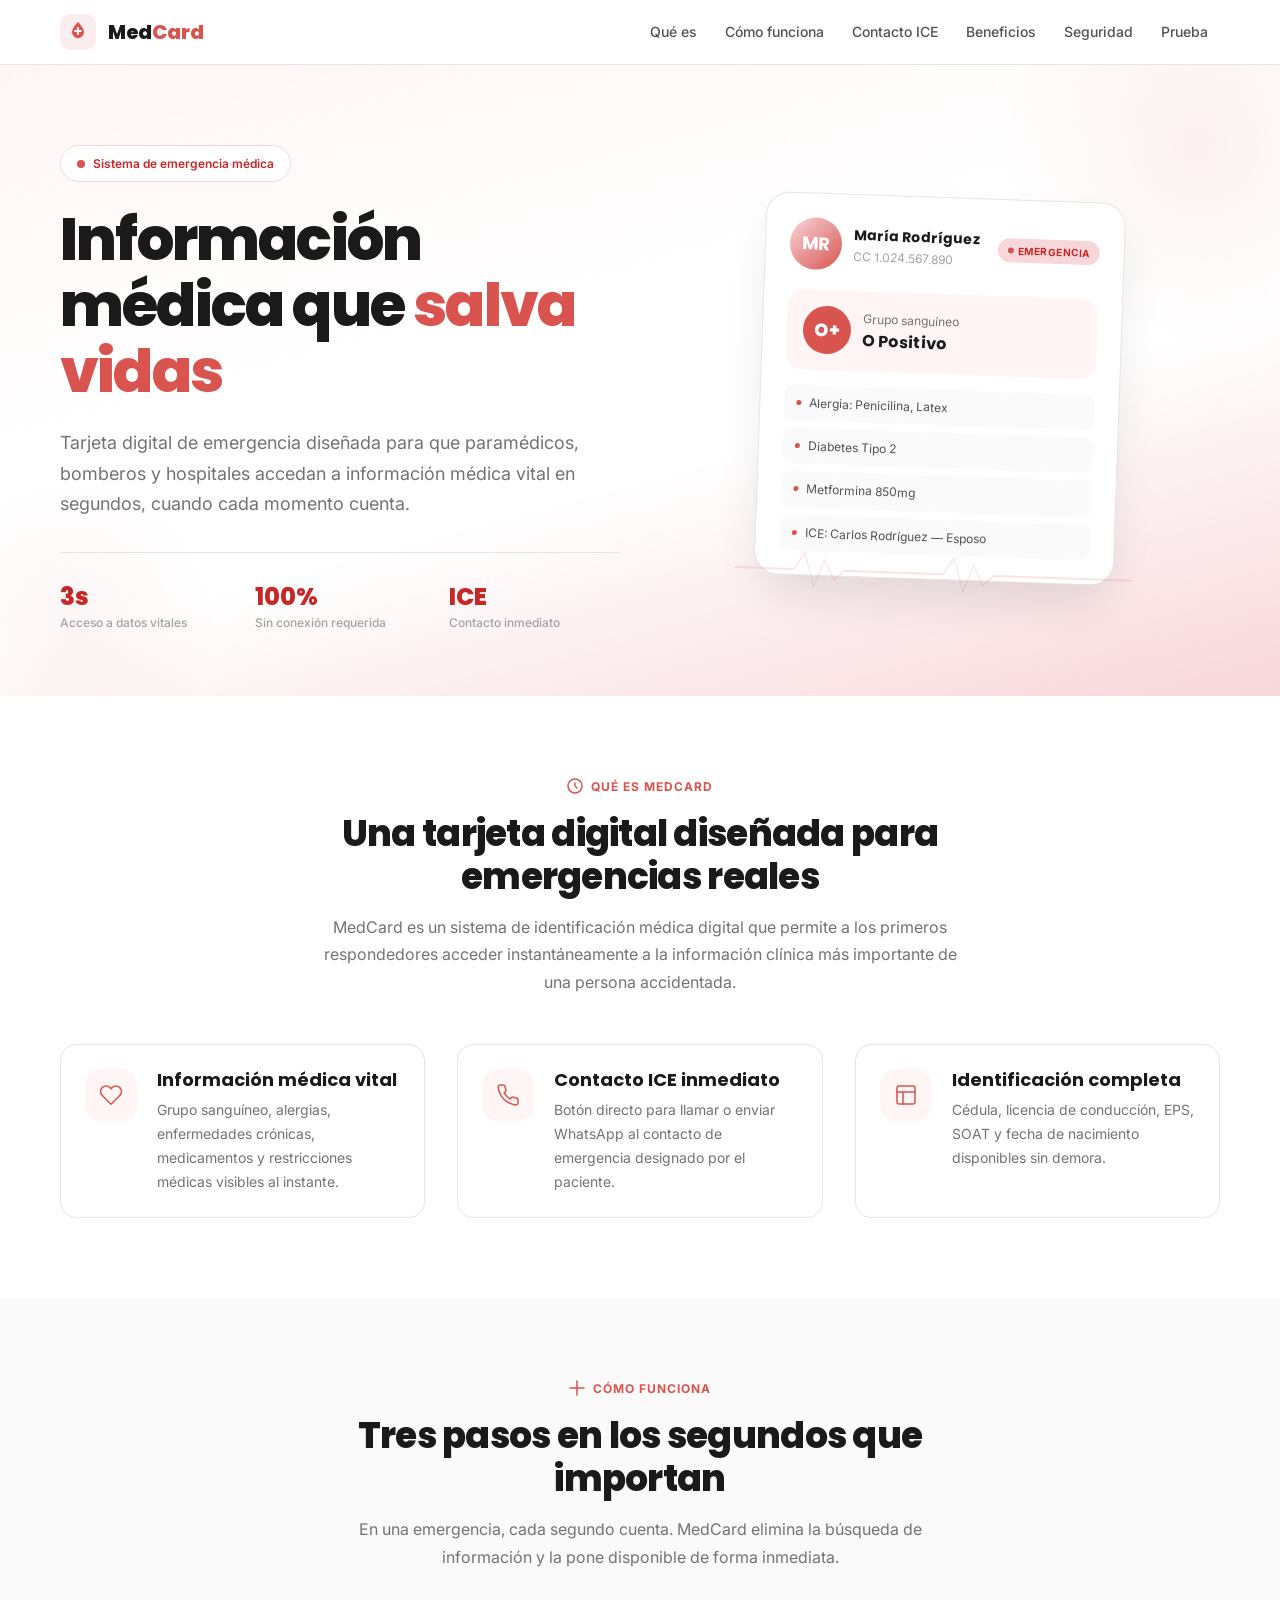
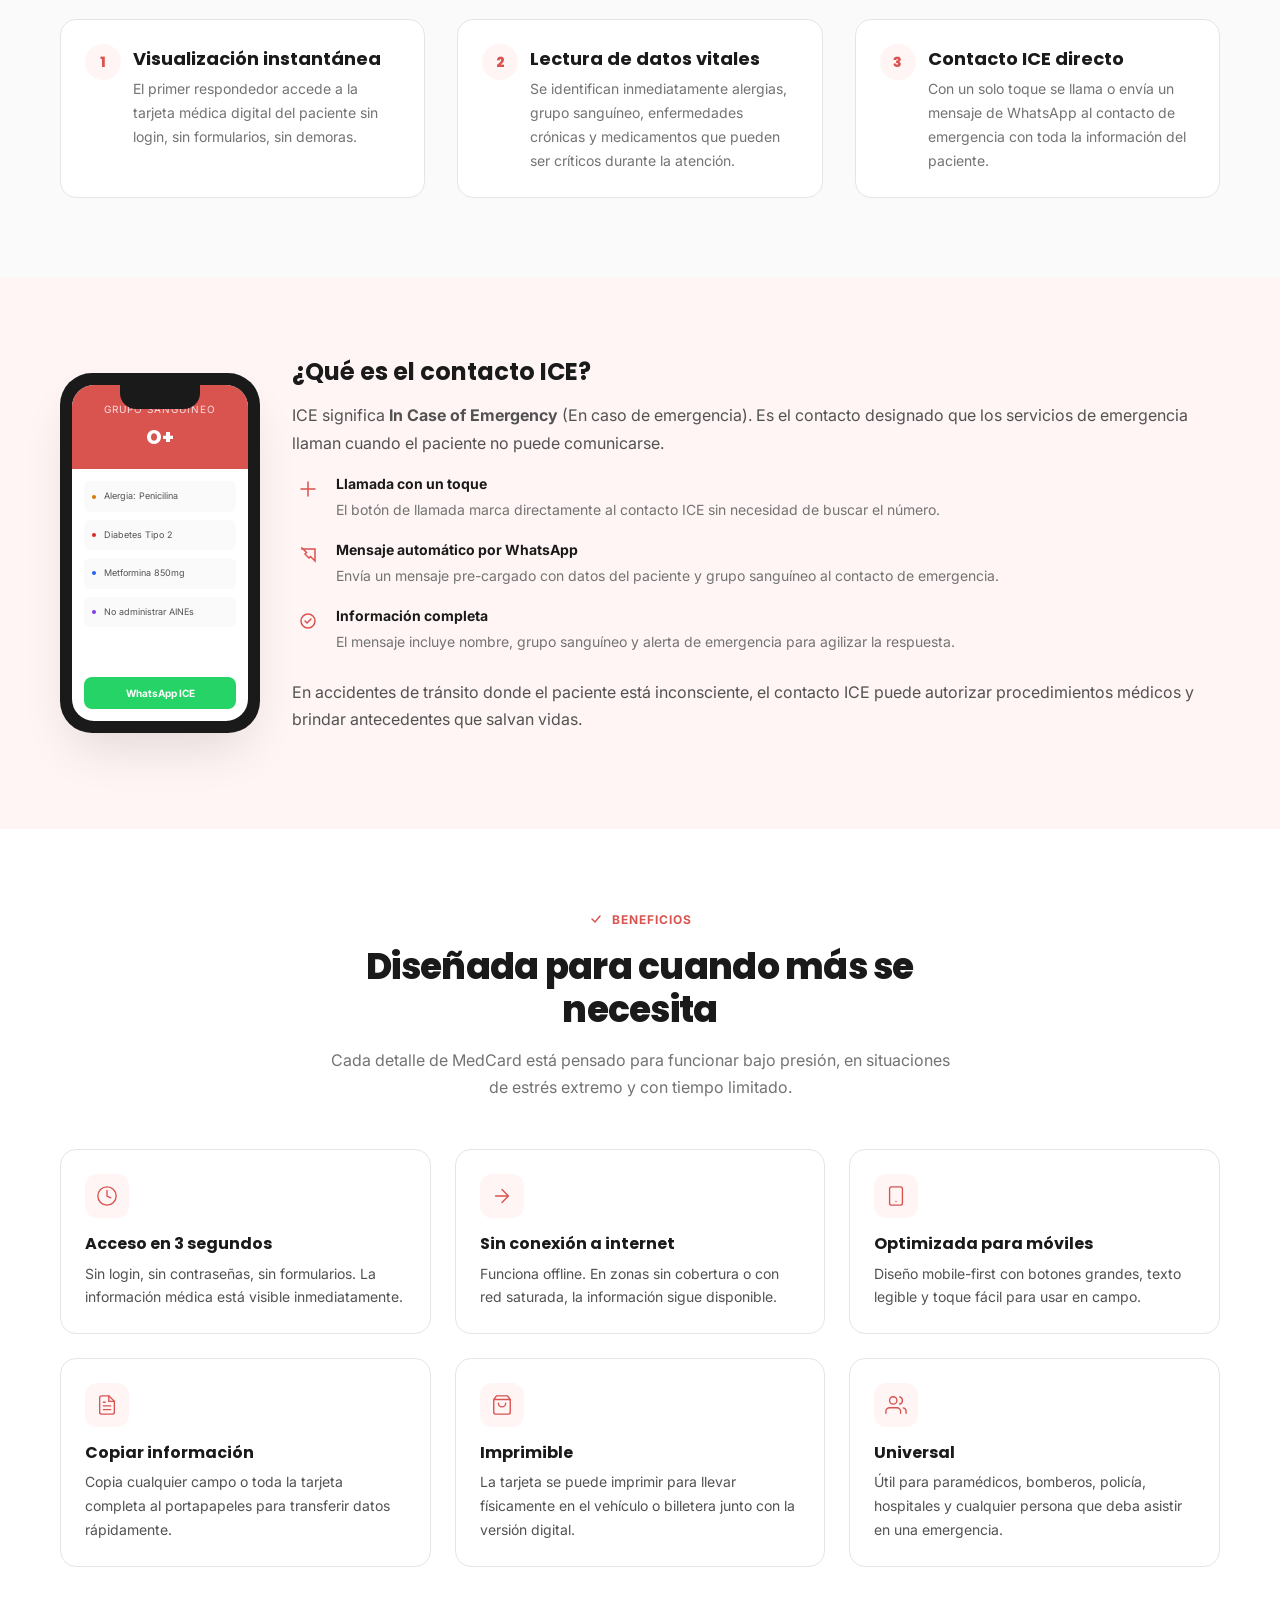
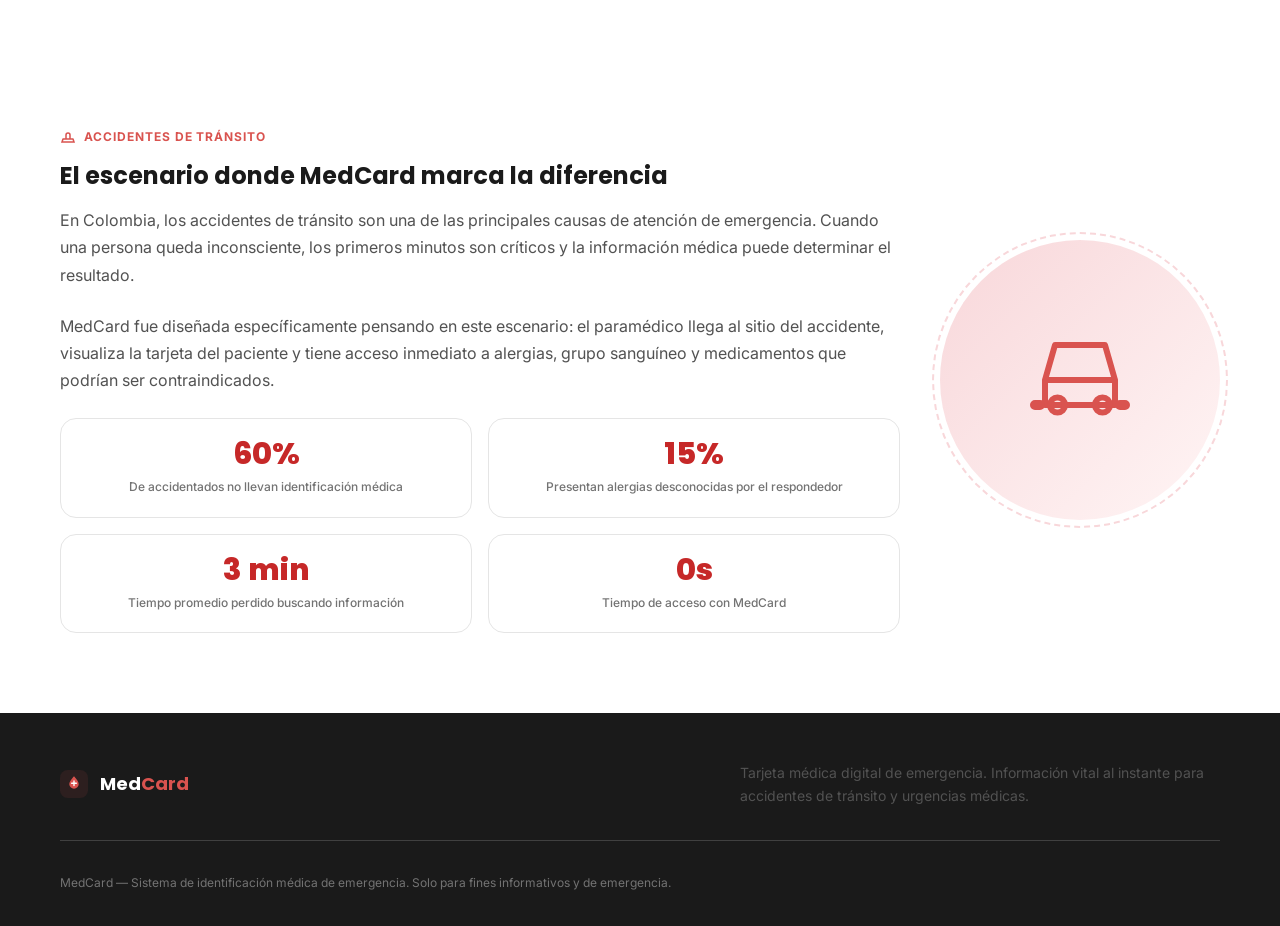
==== commit 386b601f: "e" ====
--- a/index.html
+++ b/index.html
@@ -38,6 +38,7 @@
           <li><a href="#contacto-ice">Contacto ICE</a></li>
           <li><a href="#beneficios">Beneficios</a></li>
           <li><a href="#seguridad">Seguridad</a></li>
+          <li><a href="templates/">Prueba</a></li>
         </ul>
       </nav>
     </div>
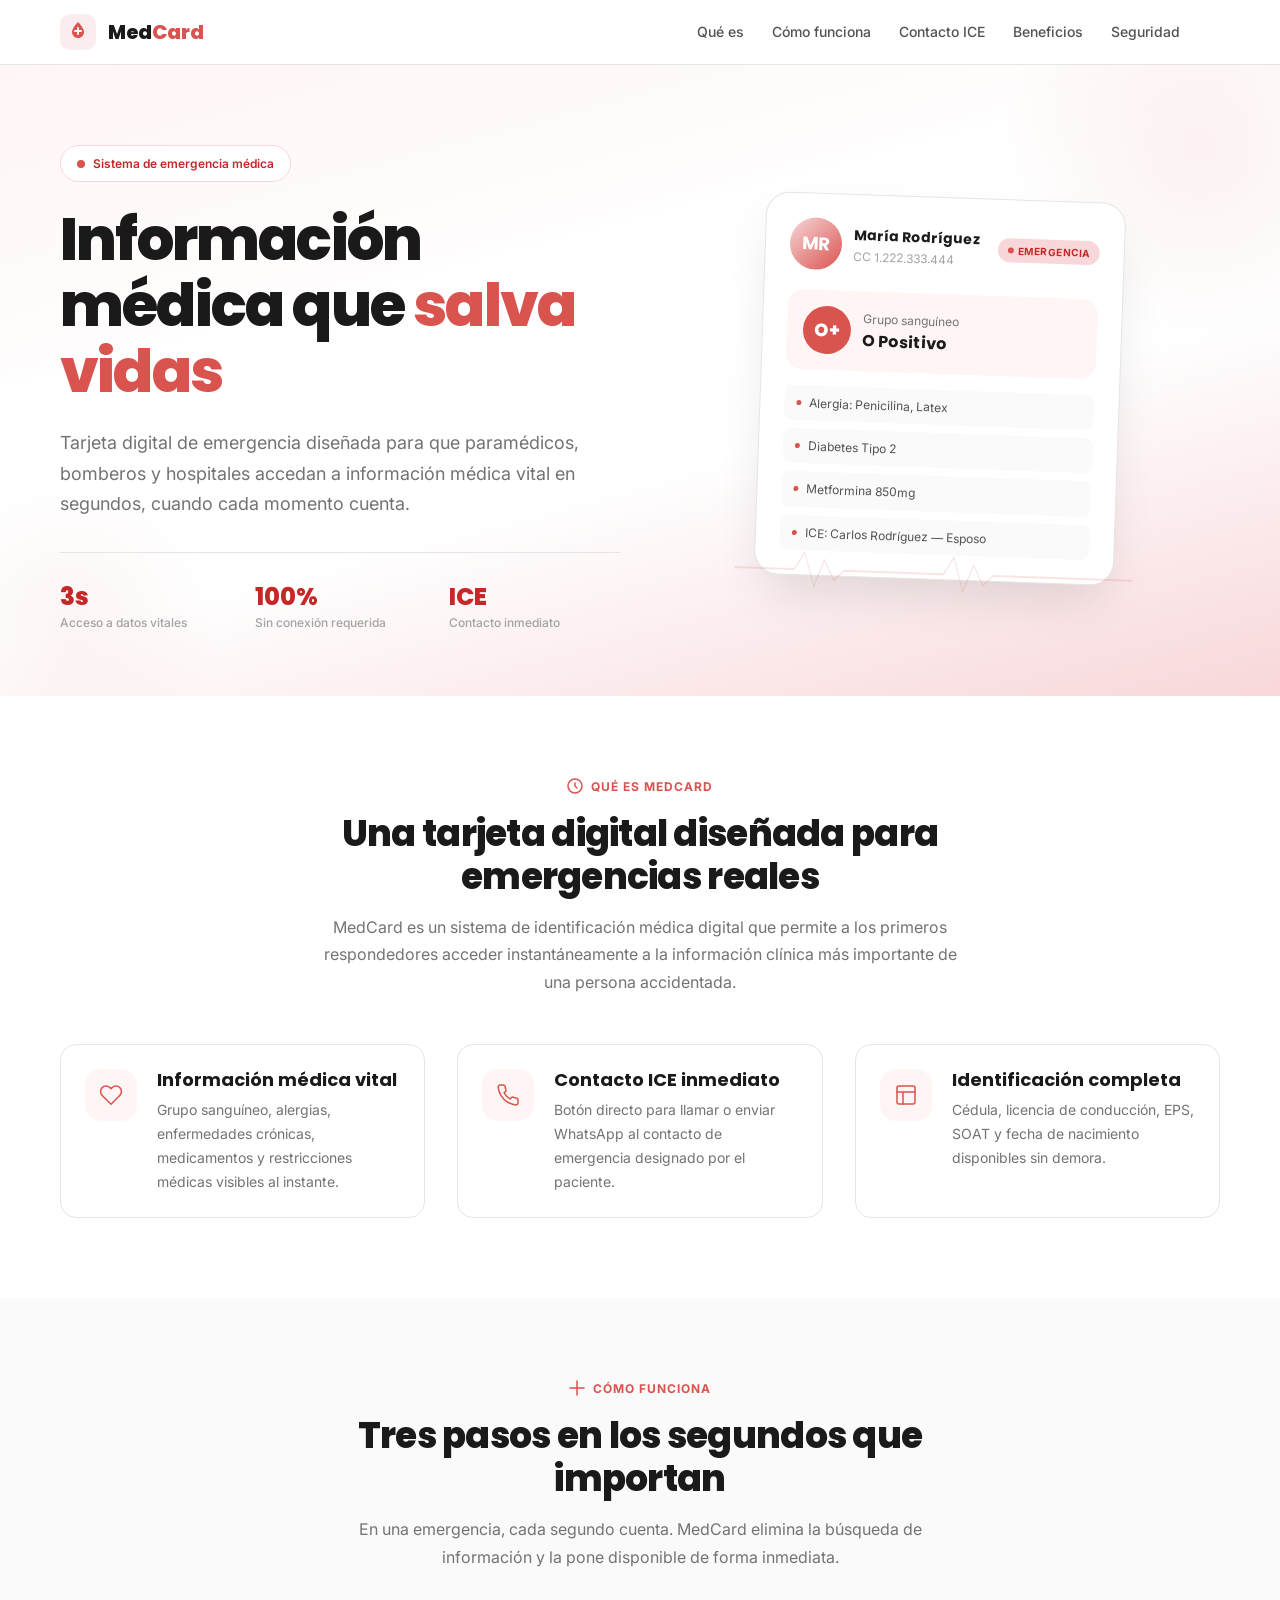
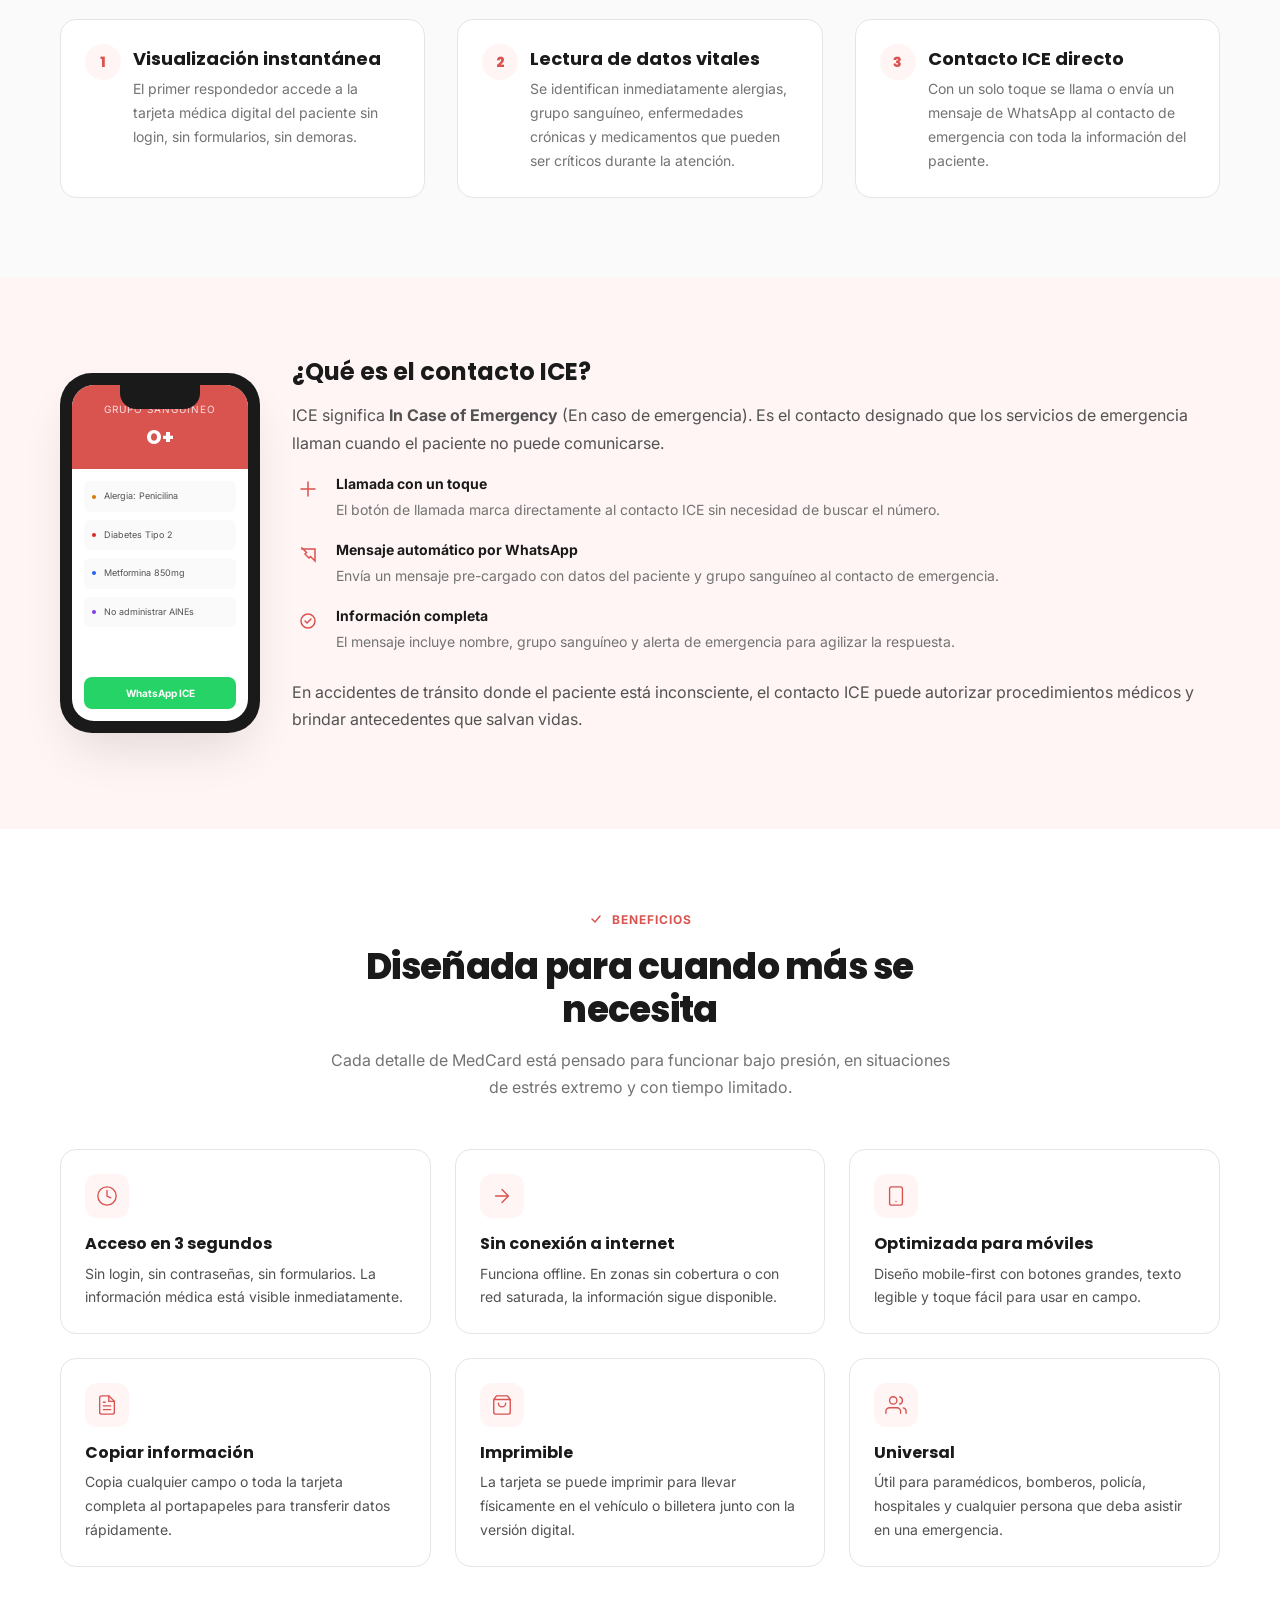
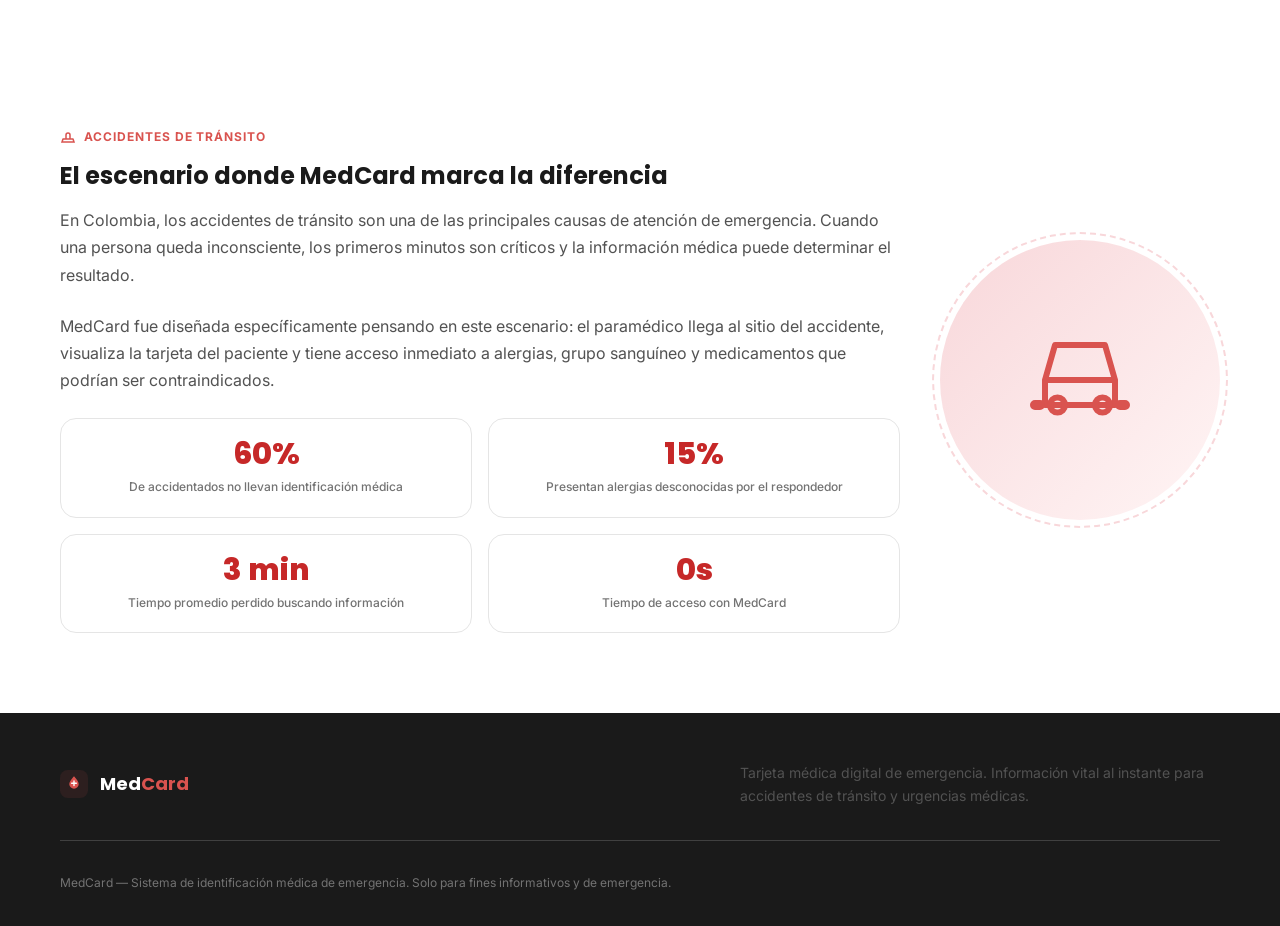
==== commit 69830763: "Jesus Manuel Espitia guzman" ====
--- a/index.html
+++ b/index.html
@@ -1,20 +1,25 @@
 <!DOCTYPE html>
 <html lang="es">
+
 <head>
   <meta charset="UTF-8">
   <meta name="viewport" content="width=device-width, initial-scale=1.0">
-  <meta name="description" content="MedCard — Tarjeta médica digital de emergencia para accidentes de tránsito y urgencias médicas. Información vital al instante.">
+  <meta name="description"
+    content="MedCard — Tarjeta médica digital de emergencia para accidentes de tránsito y urgencias médicas. Información vital al instante.">
   <title>MedCard — Tarjeta Médica Digital de Emergencia</title>
 
   <!-- Tipografía -->
   <link rel="preconnect" href="https://fonts.googleapis.com">
   <link rel="preconnect" href="https://fonts.gstatic.com" crossorigin>
-  <link href="https://fonts.googleapis.com/css2?family=Inter:wght@400;500;600;700&family=Poppins:wght@600;700;800;900&display=swap" rel="stylesheet">
+  <link
+    href="https://fonts.googleapis.com/css2?family=Inter:wght@400;500;600;700&family=Poppins:wght@600;700;800;900&display=swap"
+    rel="stylesheet">
 
   <!-- Estilos -->
   <link rel="stylesheet" href="static/css/styles.css">
   <link rel="stylesheet" href="static/css/home.css">
 </head>
+
 <body>
 
   <!-- ========================================
@@ -25,9 +30,10 @@
       <a href="#" class="header-logo" aria-label="MedCard inicio">
         <!-- Logo: Cruz médica con corazón -->
         <svg viewBox="0 0 36 36" fill="none" xmlns="http://www.w3.org/2000/svg" aria-hidden="true">
-          <rect width="36" height="36" rx="10" fill="currentColor" opacity="0.1"/>
-          <path d="M18 8C18 8 12 14 12 18C12 21.3 14.7 24 18 24C21.3 24 24 21.3 24 18C24 14 18 8 18 8Z" fill="currentColor"/>
-          <path d="M15 17H21M18 14V20" stroke="white" stroke-width="1.8" stroke-linecap="round"/>
+          <rect width="36" height="36" rx="10" fill="currentColor" opacity="0.1" />
+          <path d="M18 8C18 8 12 14 12 18C12 21.3 14.7 24 18 24C21.3 24 24 21.3 24 18C24 14 18 8 18 8Z"
+            fill="currentColor" />
+          <path d="M15 17H21M18 14V20" stroke="white" stroke-width="1.8" stroke-linecap="round" />
         </svg>
         <span class="header-logo-text">Med<span>Card</span></span>
       </a>
@@ -38,7 +44,7 @@
           <li><a href="#contacto-ice">Contacto ICE</a></li>
           <li><a href="#beneficios">Beneficios</a></li>
           <li><a href="#seguridad">Seguridad</a></li>
-          <li><a href="templates/">Prueba</a></li>
+          <li><a href="templates/"></a></li>
         </ul>
       </nav>
     </div>
@@ -60,7 +66,8 @@
             Información médica que <span class="highlight">salva vidas</span>
           </h1>
           <p class="hero-description">
-            Tarjeta digital de emergencia diseñada para que paramédicos, bomberos y hospitales accedan a información médica vital en segundos, cuando cada momento cuenta.
+            Tarjeta digital de emergencia diseñada para que paramédicos, bomberos y hospitales accedan a información
+            médica vital en segundos, cuando cada momento cuenta.
           </p>
           <div class="hero-stats">
             <div>
@@ -85,7 +92,7 @@
               <div class="hero-card-avatar">MR</div>
               <div>
                 <div class="hero-card-name">María Rodríguez</div>
-                <div class="hero-card-doc">CC 1.024.567.890</div>
+                <div class="hero-card-doc">CC 1.222.333.444</div>
               </div>
               <div class="hero-card-badge">
                 <span class="hero-card-badge-dot"></span>
@@ -120,7 +127,9 @@
             <!-- Línea ECG decorativa -->
             <div class="hero-ecg">
               <svg viewBox="0 0 800 50" fill="none" xmlns="http://www.w3.org/2000/svg" preserveAspectRatio="none">
-                <path d="M0 25 L100 25 L120 25 L140 8 L160 42 L180 15 L200 35 L220 25 L400 25 L420 25 L440 8 L460 42 L480 15 L500 35 L520 25 L800 25" stroke="#D9534F" stroke-width="2" fill="none"/>
+                <path
+                  d="M0 25 L100 25 L120 25 L140 8 L160 42 L180 15 L200 35 L220 25 L400 25 L420 25 L440 8 L460 42 L480 15 L500 35 L520 25 L800 25"
+                  stroke="#D9534F" stroke-width="2" fill="none" />
               </svg>
             </div>
           </div>
@@ -135,27 +144,41 @@
       <div class="home-container">
         <div class="section-header animate-on-scroll">
           <div class="section-label">
-            <svg viewBox="0 0 16 16" fill="none" stroke="currentColor" stroke-width="1.5" stroke-linecap="round"><circle cx="8" cy="8" r="7"/><path d="M8 5v3l2 2"/></svg>
+            <svg viewBox="0 0 16 16" fill="none" stroke="currentColor" stroke-width="1.5" stroke-linecap="round">
+              <circle cx="8" cy="8" r="7" />
+              <path d="M8 5v3l2 2" />
+            </svg>
             Qué es MedCard
           </div>
           <h2 class="section-title">Una tarjeta digital diseñada para emergencias reales</h2>
-          <p class="section-description">MedCard es un sistema de identificación médica digital que permite a los primeros respondedores acceder instantáneamente a la información clínica más importante de una persona accidentada.</p>
+          <p class="section-description">MedCard es un sistema de identificación médica digital que permite a los
+            primeros respondedores acceder instantáneamente a la información clínica más importante de una persona
+            accidentada.</p>
         </div>
 
         <div class="about-grid">
           <article class="about-card animate-on-scroll" data-anim-delay="0">
             <div class="about-icon" aria-hidden="true">
-              <svg viewBox="0 0 24 24" fill="none" stroke="currentColor" stroke-width="1.5" stroke-linecap="round" stroke-linejoin="round"><path d="M20.84 4.61a5.5 5.5 0 0 0-7.78 0L12 5.67l-1.06-1.06a5.5 5.5 0 0 0-7.78 7.78l1.06 1.06L12 21.23l7.78-7.78 1.06-1.06a5.5 5.5 0 0 0 0-7.78z"/></svg>
+              <svg viewBox="0 0 24 24" fill="none" stroke="currentColor" stroke-width="1.5" stroke-linecap="round"
+                stroke-linejoin="round">
+                <path
+                  d="M20.84 4.61a5.5 5.5 0 0 0-7.78 0L12 5.67l-1.06-1.06a5.5 5.5 0 0 0-7.78 7.78l1.06 1.06L12 21.23l7.78-7.78 1.06-1.06a5.5 5.5 0 0 0 0-7.78z" />
+              </svg>
             </div>
             <div>
               <h3>Información médica vital</h3>
-              <p>Grupo sanguíneo, alergias, enfermedades crónicas, medicamentos y restricciones médicas visibles al instante.</p>
+              <p>Grupo sanguíneo, alergias, enfermedades crónicas, medicamentos y restricciones médicas visibles al
+                instante.</p>
             </div>
           </article>
 
           <article class="about-card animate-on-scroll" data-anim-delay="100">
             <div class="about-icon" aria-hidden="true">
-              <svg viewBox="0 0 24 24" fill="none" stroke="currentColor" stroke-width="1.5" stroke-linecap="round" stroke-linejoin="round"><path d="M22 16.92v3a2 2 0 0 1-2.18 2 19.79 19.79 0 0 1-8.63-3.07 19.5 19.5 0 0 1-6-6 19.79 19.79 0 0 1-3.07-8.67A2 2 0 0 1 4.11 2h3a2 2 0 0 1 2 1.72c.127.96.361 1.903.7 2.81a2 2 0 0 1-.45 2.11L8.09 9.91a16 16 0 0 0 6 6l1.27-1.27a2 2 0 0 1 2.11-.45c.907.339 1.85.573 2.81.7A2 2 0 0 1 22 16.92z"/></svg>
+              <svg viewBox="0 0 24 24" fill="none" stroke="currentColor" stroke-width="1.5" stroke-linecap="round"
+                stroke-linejoin="round">
+                <path
+                  d="M22 16.92v3a2 2 0 0 1-2.18 2 19.79 19.79 0 0 1-8.63-3.07 19.5 19.5 0 0 1-6-6 19.79 19.79 0 0 1-3.07-8.67A2 2 0 0 1 4.11 2h3a2 2 0 0 1 2 1.72c.127.96.361 1.903.7 2.81a2 2 0 0 1-.45 2.11L8.09 9.91a16 16 0 0 0 6 6l1.27-1.27a2 2 0 0 1 2.11-.45c.907.339 1.85.573 2.81.7A2 2 0 0 1 22 16.92z" />
+              </svg>
             </div>
             <div>
               <h3>Contacto ICE inmediato</h3>
@@ -165,7 +188,11 @@
 
           <article class="about-card animate-on-scroll" data-anim-delay="200">
             <div class="about-icon" aria-hidden="true">
-              <svg viewBox="0 0 24 24" fill="none" stroke="currentColor" stroke-width="1.5" stroke-linecap="round" stroke-linejoin="round"><rect x="3" y="3" width="18" height="18" rx="2"/><path d="M3 9h18M9 21V9"/></svg>
+              <svg viewBox="0 0 24 24" fill="none" stroke="currentColor" stroke-width="1.5" stroke-linecap="round"
+                stroke-linejoin="round">
+                <rect x="3" y="3" width="18" height="18" rx="2" />
+                <path d="M3 9h18M9 21V9" />
+              </svg>
             </div>
             <div>
               <h3>Identificación completa</h3>
@@ -183,27 +210,33 @@
       <div class="home-container">
         <div class="section-header animate-on-scroll">
           <div class="section-label">
-            <svg viewBox="0 0 16 16" fill="none" stroke="currentColor" stroke-width="1.5" stroke-linecap="round"><path d="M8 1v14M1 8h14"/></svg>
+            <svg viewBox="0 0 16 16" fill="none" stroke="currentColor" stroke-width="1.5" stroke-linecap="round">
+              <path d="M8 1v14M1 8h14" />
+            </svg>
             Cómo funciona
           </div>
           <h2 class="section-title">Tres pasos en los segundos que importan</h2>
-          <p class="section-description">En una emergencia, cada segundo cuenta. MedCard elimina la búsqueda de información y la pone disponible de forma inmediata.</p>
+          <p class="section-description">En una emergencia, cada segundo cuenta. MedCard elimina la búsqueda de
+            información y la pone disponible de forma inmediata.</p>
         </div>
 
         <div class="steps-grid">
           <article class="step-card animate-on-scroll" data-anim-delay="0">
             <h3>Visualización instantánea</h3>
-            <p>El primer respondedor accede a la tarjeta médica digital del paciente sin login, sin formularios, sin demoras.</p>
+            <p>El primer respondedor accede a la tarjeta médica digital del paciente sin login, sin formularios, sin
+              demoras.</p>
           </article>
 
           <article class="step-card animate-on-scroll" data-anim-delay="100">
             <h3>Lectura de datos vitales</h3>
-            <p>Se identifican inmediatamente alergias, grupo sanguíneo, enfermedades crónicas y medicamentos que pueden ser críticos durante la atención.</p>
+            <p>Se identifican inmediatamente alergias, grupo sanguíneo, enfermedades crónicas y medicamentos que pueden
+              ser críticos durante la atención.</p>
           </article>
 
           <article class="step-card animate-on-scroll" data-anim-delay="200">
             <h3>Contacto ICE directo</h3>
-            <p>Con un solo toque se llama o envía un mensaje de WhatsApp al contacto de emergencia con toda la información del paciente.</p>
+            <p>Con un solo toque se llama o envía un mensaje de WhatsApp al contacto de emergencia con toda la
+              información del paciente.</p>
           </article>
         </div>
       </div>
@@ -248,12 +281,15 @@
 
           <div class="ice-content animate-on-scroll" data-anim-delay="100">
             <h3>¿Qué es el contacto ICE?</h3>
-            <p>ICE significa <strong>In Case of Emergency</strong> (En caso de emergencia). Es el contacto designado que los servicios de emergencia llaman cuando el paciente no puede comunicarse.</p>
+            <p>ICE significa <strong>In Case of Emergency</strong> (En caso de emergencia). Es el contacto designado que
+              los servicios de emergencia llaman cuando el paciente no puede comunicarse.</p>
 
             <div class="ice-features">
               <div class="ice-feature">
                 <div class="ice-feature-icon" aria-hidden="true">
-                  <svg viewBox="0 0 16 16" fill="none" stroke="currentColor" stroke-width="1.5" stroke-linecap="round"><path d="M8 1v14M1 8h14"/></svg>
+                  <svg viewBox="0 0 16 16" fill="none" stroke="currentColor" stroke-width="1.5" stroke-linecap="round">
+                    <path d="M8 1v14M1 8h14" />
+                  </svg>
                 </div>
                 <div class="ice-feature-text">
                   <strong>Llamada con un toque</strong>
@@ -263,26 +299,34 @@
 
               <div class="ice-feature">
                 <div class="ice-feature-icon" aria-hidden="true">
-                  <svg viewBox="0 0 16 16" fill="none" stroke="currentColor" stroke-width="1.5" stroke-linecap="round"><path d="M2 1l4.5 4.5L5 7l4 4 1.5-1.5L15 14V2H2z"/></svg>
+                  <svg viewBox="0 0 16 16" fill="none" stroke="currentColor" stroke-width="1.5" stroke-linecap="round">
+                    <path d="M2 1l4.5 4.5L5 7l4 4 1.5-1.5L15 14V2H2z" />
+                  </svg>
                 </div>
                 <div class="ice-feature-text">
                   <strong>Mensaje automático por WhatsApp</strong>
-                  <span>Envía un mensaje pre-cargado con datos del paciente y grupo sanguíneo al contacto de emergencia.</span>
+                  <span>Envía un mensaje pre-cargado con datos del paciente y grupo sanguíneo al contacto de
+                    emergencia.</span>
                 </div>
               </div>
 
               <div class="ice-feature">
                 <div class="ice-feature-icon" aria-hidden="true">
-                  <svg viewBox="0 0 16 16" fill="none" stroke="currentColor" stroke-width="1.5" stroke-linecap="round"><circle cx="8" cy="8" r="7"/><path d="M5 8l2 2 4-4"/></svg>
+                  <svg viewBox="0 0 16 16" fill="none" stroke="currentColor" stroke-width="1.5" stroke-linecap="round">
+                    <circle cx="8" cy="8" r="7" />
+                    <path d="M5 8l2 2 4-4" />
+                  </svg>
                 </div>
                 <div class="ice-feature-text">
                   <strong>Información completa</strong>
-                  <span>El mensaje incluye nombre, grupo sanguíneo y alerta de emergencia para agilizar la respuesta.</span>
-                </div>
-              </div>
-            </div>
-
-            <p>En accidentes de tránsito donde el paciente está inconsciente, el contacto ICE puede autorizar procedimientos médicos y brindar antecedentes que salvan vidas.</p>
+                  <span>El mensaje incluye nombre, grupo sanguíneo y alerta de emergencia para agilizar la
+                    respuesta.</span>
+                </div>
+              </div>
+            </div>
+
+            <p>En accidentes de tránsito donde el paciente está inconsciente, el contacto ICE puede autorizar
+              procedimientos médicos y brindar antecedentes que salvan vidas.</p>
           </div>
         </div>
       </div>
@@ -295,17 +339,23 @@
       <div class="home-container">
         <div class="section-header animate-on-scroll">
           <div class="section-label">
-            <svg viewBox="0 0 16 16" fill="none" stroke="currentColor" stroke-width="1.5" stroke-linecap="round"><path d="M4 8l3 3 5-6"/></svg>
+            <svg viewBox="0 0 16 16" fill="none" stroke="currentColor" stroke-width="1.5" stroke-linecap="round">
+              <path d="M4 8l3 3 5-6" />
+            </svg>
             Beneficios
           </div>
           <h2 class="section-title">Diseñada para cuando más se necesita</h2>
-          <p class="section-description">Cada detalle de MedCard está pensado para funcionar bajo presión, en situaciones de estrés extremo y con tiempo limitado.</p>
+          <p class="section-description">Cada detalle de MedCard está pensado para funcionar bajo presión, en
+            situaciones de estrés extremo y con tiempo limitado.</p>
         </div>
 
         <div class="benefits-grid">
           <article class="benefit-card animate-on-scroll" data-anim-delay="0">
             <div class="benefit-card-icon" aria-hidden="true">
-              <svg viewBox="0 0 24 24" fill="none" stroke="currentColor" stroke-width="1.5" stroke-linecap="round"><circle cx="12" cy="12" r="10"/><path d="M12 6v6l4 2"/></svg>
+              <svg viewBox="0 0 24 24" fill="none" stroke="currentColor" stroke-width="1.5" stroke-linecap="round">
+                <circle cx="12" cy="12" r="10" />
+                <path d="M12 6v6l4 2" />
+              </svg>
             </div>
             <h3>Acceso en 3 segundos</h3>
             <p>Sin login, sin contraseñas, sin formularios. La información médica está visible inmediatamente.</p>
@@ -313,7 +363,9 @@
 
           <article class="benefit-card animate-on-scroll" data-anim-delay="50">
             <div class="benefit-card-icon" aria-hidden="true">
-              <svg viewBox="0 0 24 24" fill="none" stroke="currentColor" stroke-width="1.5" stroke-linecap="round"><path d="M5 12h14M12 5l7 7-7 7"/></svg>
+              <svg viewBox="0 0 24 24" fill="none" stroke="currentColor" stroke-width="1.5" stroke-linecap="round">
+                <path d="M5 12h14M12 5l7 7-7 7" />
+              </svg>
             </div>
             <h3>Sin conexión a internet</h3>
             <p>Funciona offline. En zonas sin cobertura o con red saturada, la información sigue disponible.</p>
@@ -321,7 +373,10 @@
 
           <article class="benefit-card animate-on-scroll" data-anim-delay="100">
             <div class="benefit-card-icon" aria-hidden="true">
-              <svg viewBox="0 0 24 24" fill="none" stroke="currentColor" stroke-width="1.5" stroke-linecap="round"><rect x="5" y="2" width="14" height="20" rx="2"/><path d="M12 18h.01"/></svg>
+              <svg viewBox="0 0 24 24" fill="none" stroke="currentColor" stroke-width="1.5" stroke-linecap="round">
+                <rect x="5" y="2" width="14" height="20" rx="2" />
+                <path d="M12 18h.01" />
+              </svg>
             </div>
             <h3>Optimizada para móviles</h3>
             <p>Diseño mobile-first con botones grandes, texto legible y toque fácil para usar en campo.</p>
@@ -329,7 +384,10 @@
 
           <article class="benefit-card animate-on-scroll" data-anim-delay="150">
             <div class="benefit-card-icon" aria-hidden="true">
-              <svg viewBox="0 0 24 24" fill="none" stroke="currentColor" stroke-width="1.5" stroke-linecap="round"><path d="M14 2H6a2 2 0 0 0-2 2v16a2 2 0 0 0 2 2h12a2 2 0 0 0 2-2V8z"/><path d="M14 2v6h6M16 13H8M16 17H8M10 9H8"/></svg>
+              <svg viewBox="0 0 24 24" fill="none" stroke="currentColor" stroke-width="1.5" stroke-linecap="round">
+                <path d="M14 2H6a2 2 0 0 0-2 2v16a2 2 0 0 0 2 2h12a2 2 0 0 0 2-2V8z" />
+                <path d="M14 2v6h6M16 13H8M16 17H8M10 9H8" />
+              </svg>
             </div>
             <h3>Copiar información</h3>
             <p>Copia cualquier campo o toda la tarjeta completa al portapapeles para transferir datos rápidamente.</p>
@@ -337,95 +395,48 @@
 
           <article class="benefit-card animate-on-scroll" data-anim-delay="200">
             <div class="benefit-card-icon" aria-hidden="true">
-              <svg viewBox="0 0 24 24" fill="none" stroke="currentColor" stroke-width="1.5" stroke-linecap="round"><path d="M6 2L3 6v14a2 2 0 0 0 2 2h14a2 2 0 0 0 2-2V6l-3-4zM3 6h18M16 10a4 4 0 0 1-8 0"/></svg>
+              <svg viewBox="0 0 24 24" fill="none" stroke="currentColor" stroke-width="1.5" stroke-linecap="round">
+                <path d="M6 2L3 6v14a2 2 0 0 0 2 2h14a2 2 0 0 0 2-2V6l-3-4zM3 6h18M16 10a4 4 0 0 1-8 0" />
+              </svg>
             </div>
             <h3>Imprimible</h3>
-            <p>La tarjeta se puede imprimir para llevar físicamente en el vehículo o billetera junto con la versión digital.</p>
+            <p>La tarjeta se puede imprimir para llevar físicamente en el vehículo o billetera junto con la versión
+              digital.</p>
           </article>
 
           <article class="benefit-card animate-on-scroll" data-anim-delay="250">
             <div class="benefit-card-icon" aria-hidden="true">
-              <svg viewBox="0 0 24 24" fill="none" stroke="currentColor" stroke-width="1.5" stroke-linecap="round"><path d="M17 21v-2a4 4 0 0 0-4-4H5a4 4 0 0 0-4 4v2"/><circle cx="9" cy="7" r="4"/><path d="M23 21v-2a4 4 0 0 0-3-3.87M16 3.13a4 4 0 0 1 0 7.75"/></svg>
+              <svg viewBox="0 0 24 24" fill="none" stroke="currentColor" stroke-width="1.5" stroke-linecap="round">
+                <path d="M17 21v-2a4 4 0 0 0-4-4H5a4 4 0 0 0-4 4v2" />
+                <circle cx="9" cy="7" r="4" />
+                <path d="M23 21v-2a4 4 0 0 0-3-3.87M16 3.13a4 4 0 0 1 0 7.75" />
+              </svg>
             </div>
             <h3>Universal</h3>
-            <p>Útil para paramédicos, bomberos, policía, hospitales y cualquier persona que deba asistir en una emergencia.</p>
+            <p>Útil para paramédicos, bomberos, policía, hospitales y cualquier persona que deba asistir en una
+              emergencia.</p>
           </article>
         </div>
       </div>
     </section>
 
-    <!-- ========================================
-         SECCIÓN: SEGURIDAD
-         ======================================== */
-    <section class="section section--alt" id="seguridad">
-      <div class="home-container">
-        <div class="section-header animate-on-scroll">
-          <div class="section-label">
-            <svg viewBox="0 0 16 16" fill="none" stroke="currentColor" stroke-width="1.5" stroke-linecap="round" stroke-linejoin="round"><path d="M8 1L2 4v4c0 4.4 2.6 8.5 6 9.5 3.4-1 6-5.1 6-9.5V4L8 1z"/></svg>
-            Seguridad
-          </div>
-          <h2 class="section-title">Protección de datos en cada capa</h2>
-          <p class="section-description">La información médica es sensible. MedCard está diseñada con principios de privacidad y seguridad desde su arquitectura.</p>
-        </div>
-
-        <div class="security-grid">
-          <article class="security-card animate-on-scroll" data-anim-delay="0">
-            <div class="security-icon" aria-hidden="true">
-              <svg viewBox="0 0 24 24" fill="none" stroke="currentColor" stroke-width="1.5" stroke-linecap="round" stroke-linejoin="round"><rect x="3" y="11" width="18" height="11" rx="2"/><path d="M7 11V7a5 5 0 0 1 10 0v4"/></svg>
-            </div>
-            <div>
-              <h3>Solo datos necesarios</h3>
-              <p>La tarjeta contiene únicamente la información médica relevante para una emergencia. Sin datos innecesarios, sin historial clínico completo.</p>
-            </div>
-          </article>
-
-          <article class="security-card animate-on-scroll" data-anim-delay="100">
-            <div class="security-icon" aria-hidden="true">
-              <svg viewBox="0 0 24 24" fill="none" stroke="currentColor" stroke-width="1.5" stroke-linecap="round" stroke-linejoin="round"><path d="M1 12s4-8 11-8 11 8 11 8-4 8-11 8-11-8-11-8z"/><circle cx="12" cy="12" r="3"/></svg>
-            </div>
-            <div>
-              <h3>Visible solo cuando se necesita</h3>
-              <p>La tarjeta se comparte voluntariamente. El usuario decide cuándo y con quién muestra su información médica.</p>
-            </div>
-          </article>
-
-          <article class="security-card animate-on-scroll" data-anim-delay="200">
-            <div class="security-icon" aria-hidden="true">
-              <svg viewBox="0 0 24 24" fill="none" stroke="currentColor" stroke-width="1.5" stroke-linecap="round" stroke-linejoin="round"><path d="M12 22s8-4 8-10V5l-8-3-8 3v7c0 6 8 10 8 10z"/></svg>
-            </div>
-            <div>
-              <h3>Sin servidores externos</h3>
-              <p>Los datos viven en el archivo HTML del usuario. No hay bases de datos centrales, no hay servidores que comprometer.</p>
-            </div>
-          </article>
-
-          <article class="security-card animate-on-scroll" data-anim-delay="300">
-            <div class="security-icon" aria-hidden="true">
-              <svg viewBox="0 0 24 24" fill="none" stroke="currentColor" stroke-width="1.5" stroke-linecap="round" stroke-linejoin="round"><path d="M21 2l-2 2m-7.61 7.61a5.5 5.5 0 1 1-7.778 7.778 5.5 5.5 0 0 1 7.777-7.777zm0 0L15.5 7.5m0 0l3 3L22 7l-3-3m-3.5 3.5L19 4"/></svg>
-            </div>
-            <div>
-              <h3>Control total del usuario</h3>
-              <p>Cada persona puede actualizar, modificar o eliminar su tarjeta en cualquier momento sin depender de terceros.</p>
-            </div>
-          </article>
-        </div>
-      </div>
-    </section>
-
-    <!-- ========================================
-         SECCIÓN: ACCIDENTES DE TRÁNSITO
-         ======================================== -->
     <section class="section" id="accidentes">
       <div class="home-container">
         <div class="traffic-block">
           <div class="traffic-content animate-on-scroll">
             <div class="section-label">
-              <svg viewBox="0 0 16 16" fill="none" stroke="currentColor" stroke-width="1.5" stroke-linecap="round"><path d="M3 10h10M6 10V6a2 2 0 0 1 4 0v4M3 10l-1 3h12l-1-3"/></svg>
+              <svg viewBox="0 0 16 16" fill="none" stroke="currentColor" stroke-width="1.5" stroke-linecap="round">
+                <path d="M3 10h10M6 10V6a2 2 0 0 1 4 0v4M3 10l-1 3h12l-1-3" />
+              </svg>
               Accidentes de tránsito
             </div>
             <h3>El escenario donde MedCard marca la diferencia</h3>
-            <p>En Colombia, los accidentes de tránsito son una de las principales causas de atención de emergencia. Cuando una persona queda inconsciente, los primeros minutos son críticos y la información médica puede determinar el resultado.</p>
-            <p>MedCard fue diseñada específicamente pensando en este escenario: el paramédico llega al sitio del accidente, visualiza la tarjeta del paciente y tiene acceso inmediato a alergias, grupo sanguíneo y medicamentos que podrían ser contraindicados.</p>
+            <p>En Colombia, los accidentes de tránsito son una de las principales causas de atención de emergencia.
+              Cuando una persona queda inconsciente, los primeros minutos son críticos y la información médica puede
+              determinar el resultado.</p>
+            <p>MedCard fue diseñada específicamente pensando en este escenario: el paramédico llega al sitio del
+              accidente, visualiza la tarjeta del paciente y tiene acceso inmediato a alergias, grupo sanguíneo y
+              medicamentos que podrían ser contraindicados.</p>
 
             <div class="traffic-stats">
               <div class="traffic-stat">
@@ -449,11 +460,12 @@
 
           <div class="traffic-visual animate-on-scroll" data-anim-delay="150" aria-hidden="true">
             <div class="traffic-illustration">
-              <svg viewBox="0 0 24 24" fill="none" stroke="currentColor" stroke-width="1.2" stroke-linecap="round" stroke-linejoin="round">
-                <path d="M5 17h14v-5H5v5zM5 12l2-7h10l2 7"/>
-                <circle cx="7.5" cy="17" r="1.5"/>
-                <circle cx="16.5" cy="17" r="1.5"/>
-                <path d="M3 17h1M20 17h1" stroke-width="2"/>
+              <svg viewBox="0 0 24 24" fill="none" stroke="currentColor" stroke-width="1.2" stroke-linecap="round"
+                stroke-linejoin="round">
+                <path d="M5 17h14v-5H5v5zM5 12l2-7h10l2 7" />
+                <circle cx="7.5" cy="17" r="1.5" />
+                <circle cx="16.5" cy="17" r="1.5" />
+                <path d="M3 17h1M20 17h1" stroke-width="2" />
               </svg>
             </div>
           </div>
@@ -471,15 +483,18 @@
       <div class="footer-content">
         <div class="footer-logo">
           <svg viewBox="0 0 36 36" fill="none" xmlns="http://www.w3.org/2000/svg" aria-hidden="true">
-            <rect width="36" height="36" rx="10" fill="currentColor" opacity="0.1"/>
-            <path d="M18 8C18 8 12 14 12 18C12 21.3 14.7 24 18 24C21.3 24 24 21.3 24 18C24 14 18 8 18 8Z" fill="currentColor"/>
-            <path d="M15 17H21M18 14V20" stroke="white" stroke-width="1.8" stroke-linecap="round"/>
+            <rect width="36" height="36" rx="10" fill="currentColor" opacity="0.1" />
+            <path d="M18 8C18 8 12 14 12 18C12 21.3 14.7 24 18 24C21.3 24 24 21.3 24 18C24 14 18 8 18 8Z"
+              fill="currentColor" />
+            <path d="M15 17H21M18 14V20" stroke="white" stroke-width="1.8" stroke-linecap="round" />
           </svg>
           <span class="footer-logo-text">Med<span>Card</span></span>
         </div>
-        <p class="footer-description">Tarjeta médica digital de emergencia. Información vital al instante para accidentes de tránsito y urgencias médicas.</p>
+        <p class="footer-description">Tarjeta médica digital de emergencia. Información vital al instante para
+          accidentes de tránsito y urgencias médicas.</p>
         <div class="footer-divider"></div>
-        <p class="footer-bottom">MedCard — Sistema de identificación médica de emergencia. Solo para fines informativos y de emergencia.</p>
+        <p class="footer-bottom">MedCard — Sistema de identificación médica de emergencia. Solo para fines informativos
+          y de emergencia.</p>
       </div>
     </div>
   </footer>
@@ -488,4 +503,5 @@
   <script src="static/js/app.js"></script>
   <script src="static/js/home.js"></script>
 </body>
+
 </html>
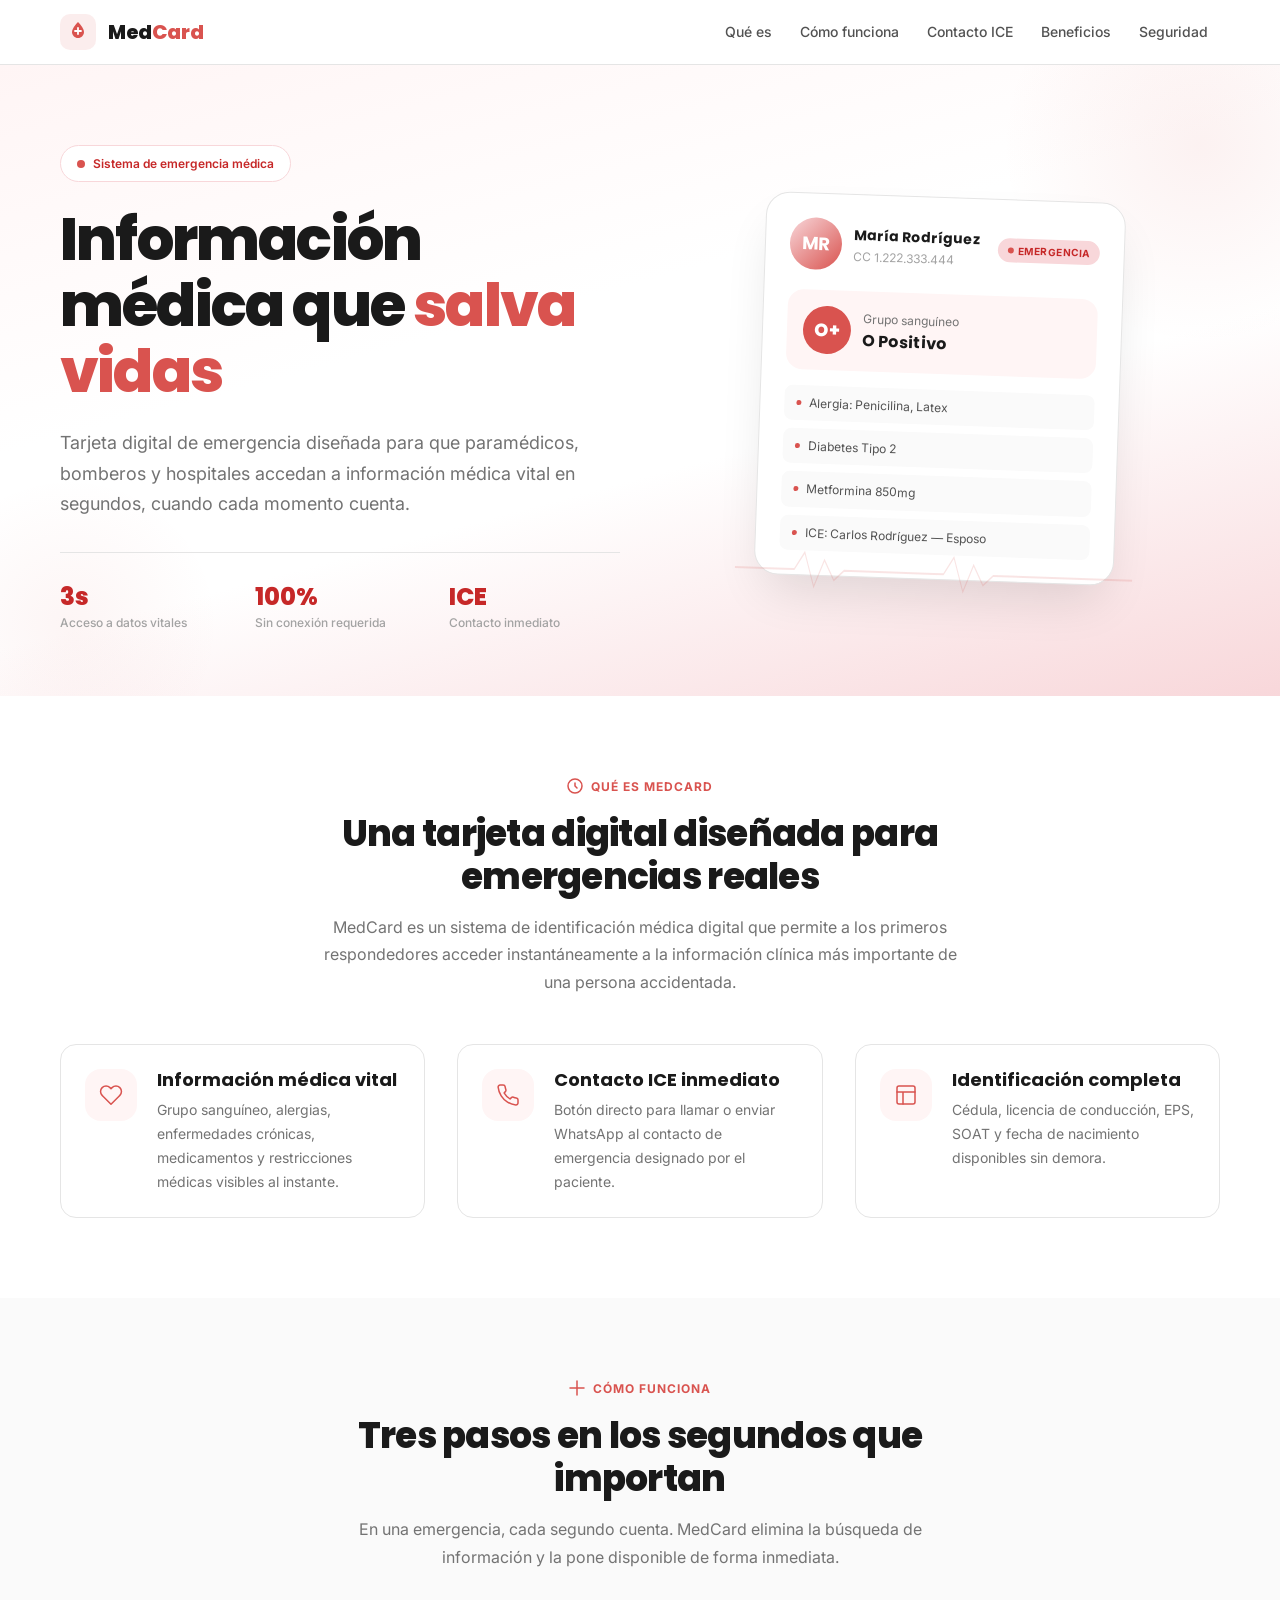
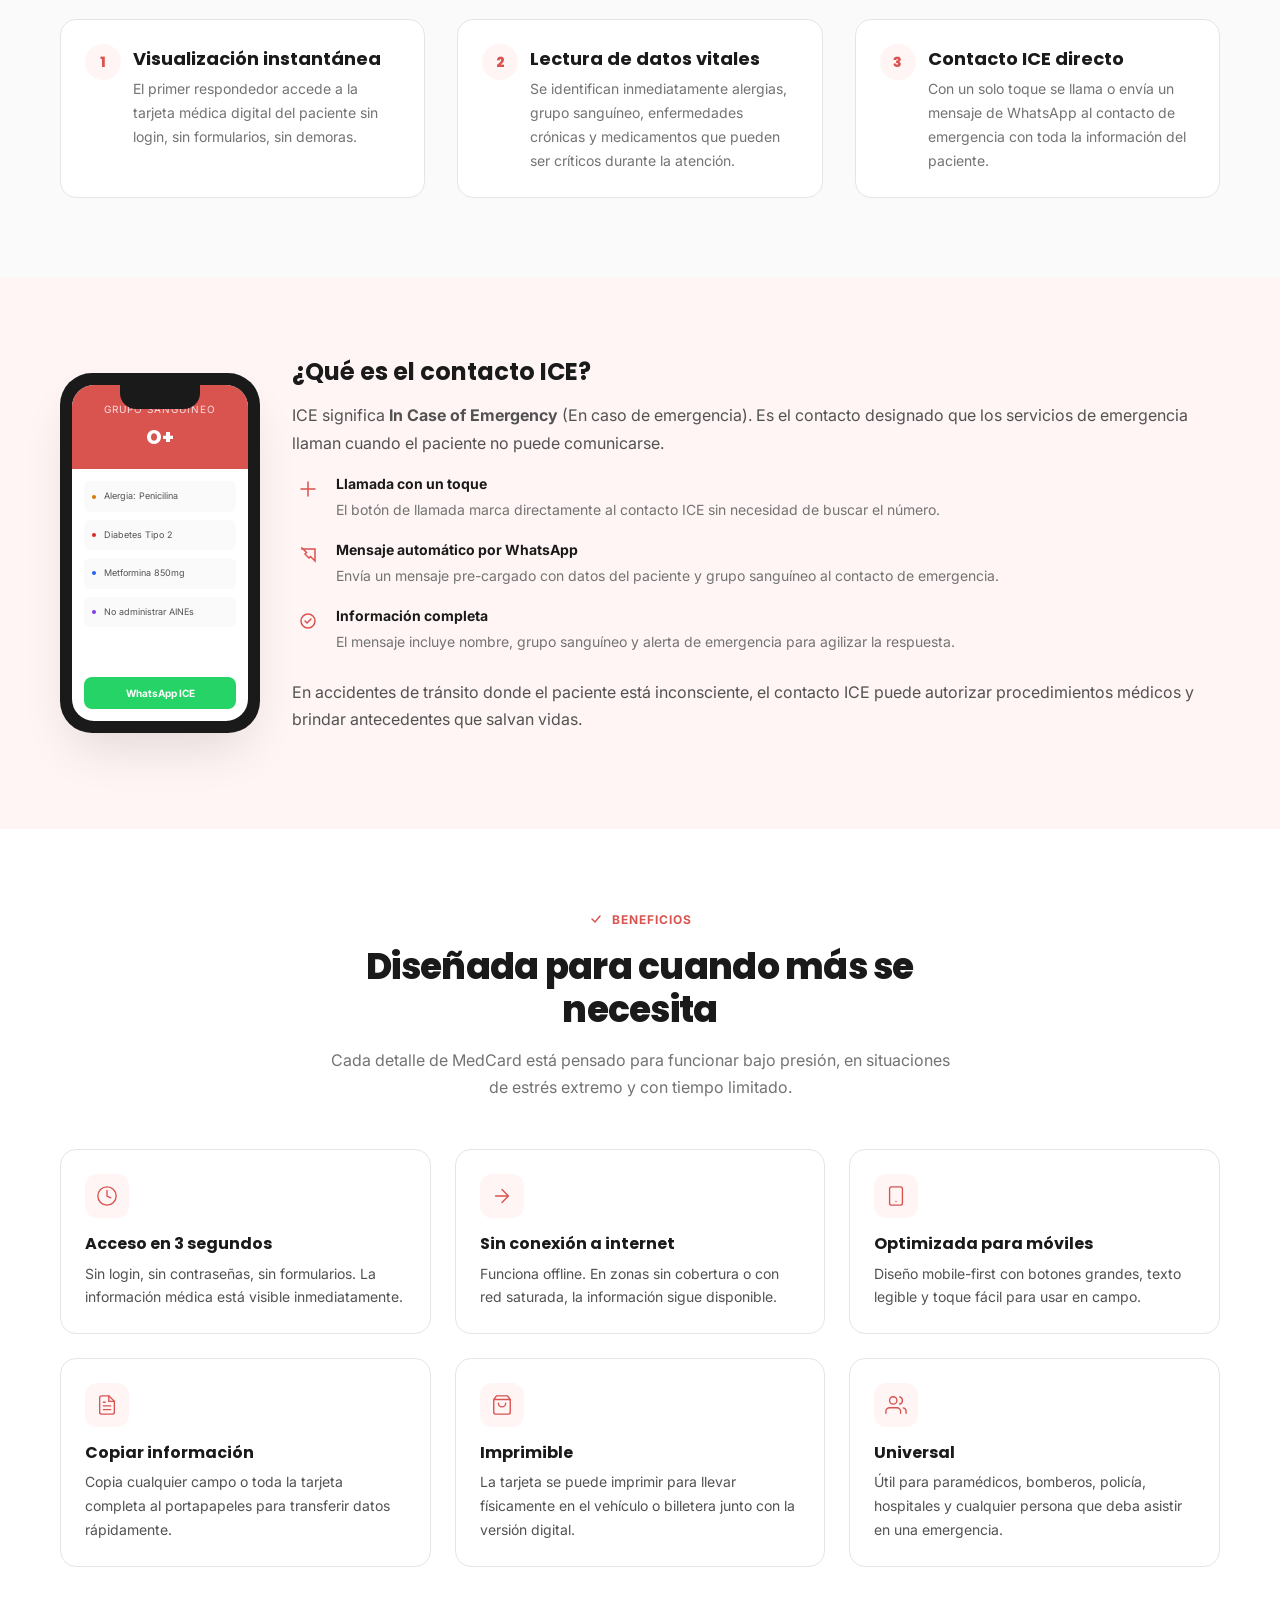
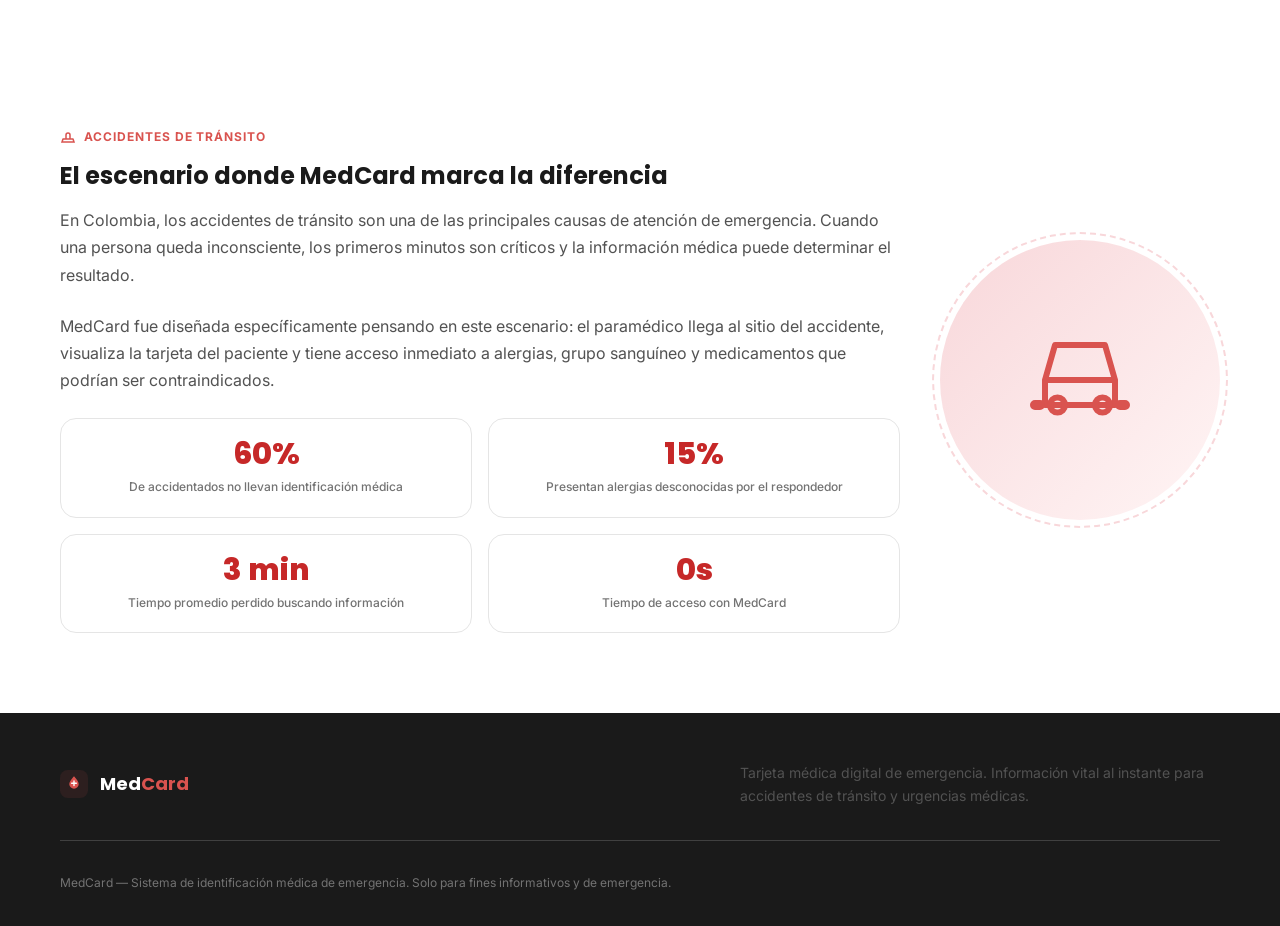
==== commit 94045023: "qr" ====
--- a/index.html
+++ b/index.html
@@ -44,7 +44,6 @@
           <li><a href="#contacto-ice">Contacto ICE</a></li>
           <li><a href="#beneficios">Beneficios</a></li>
           <li><a href="#seguridad">Seguridad</a></li>
-          <li><a href="templates/"></a></li>
         </ul>
       </nav>
     </div>
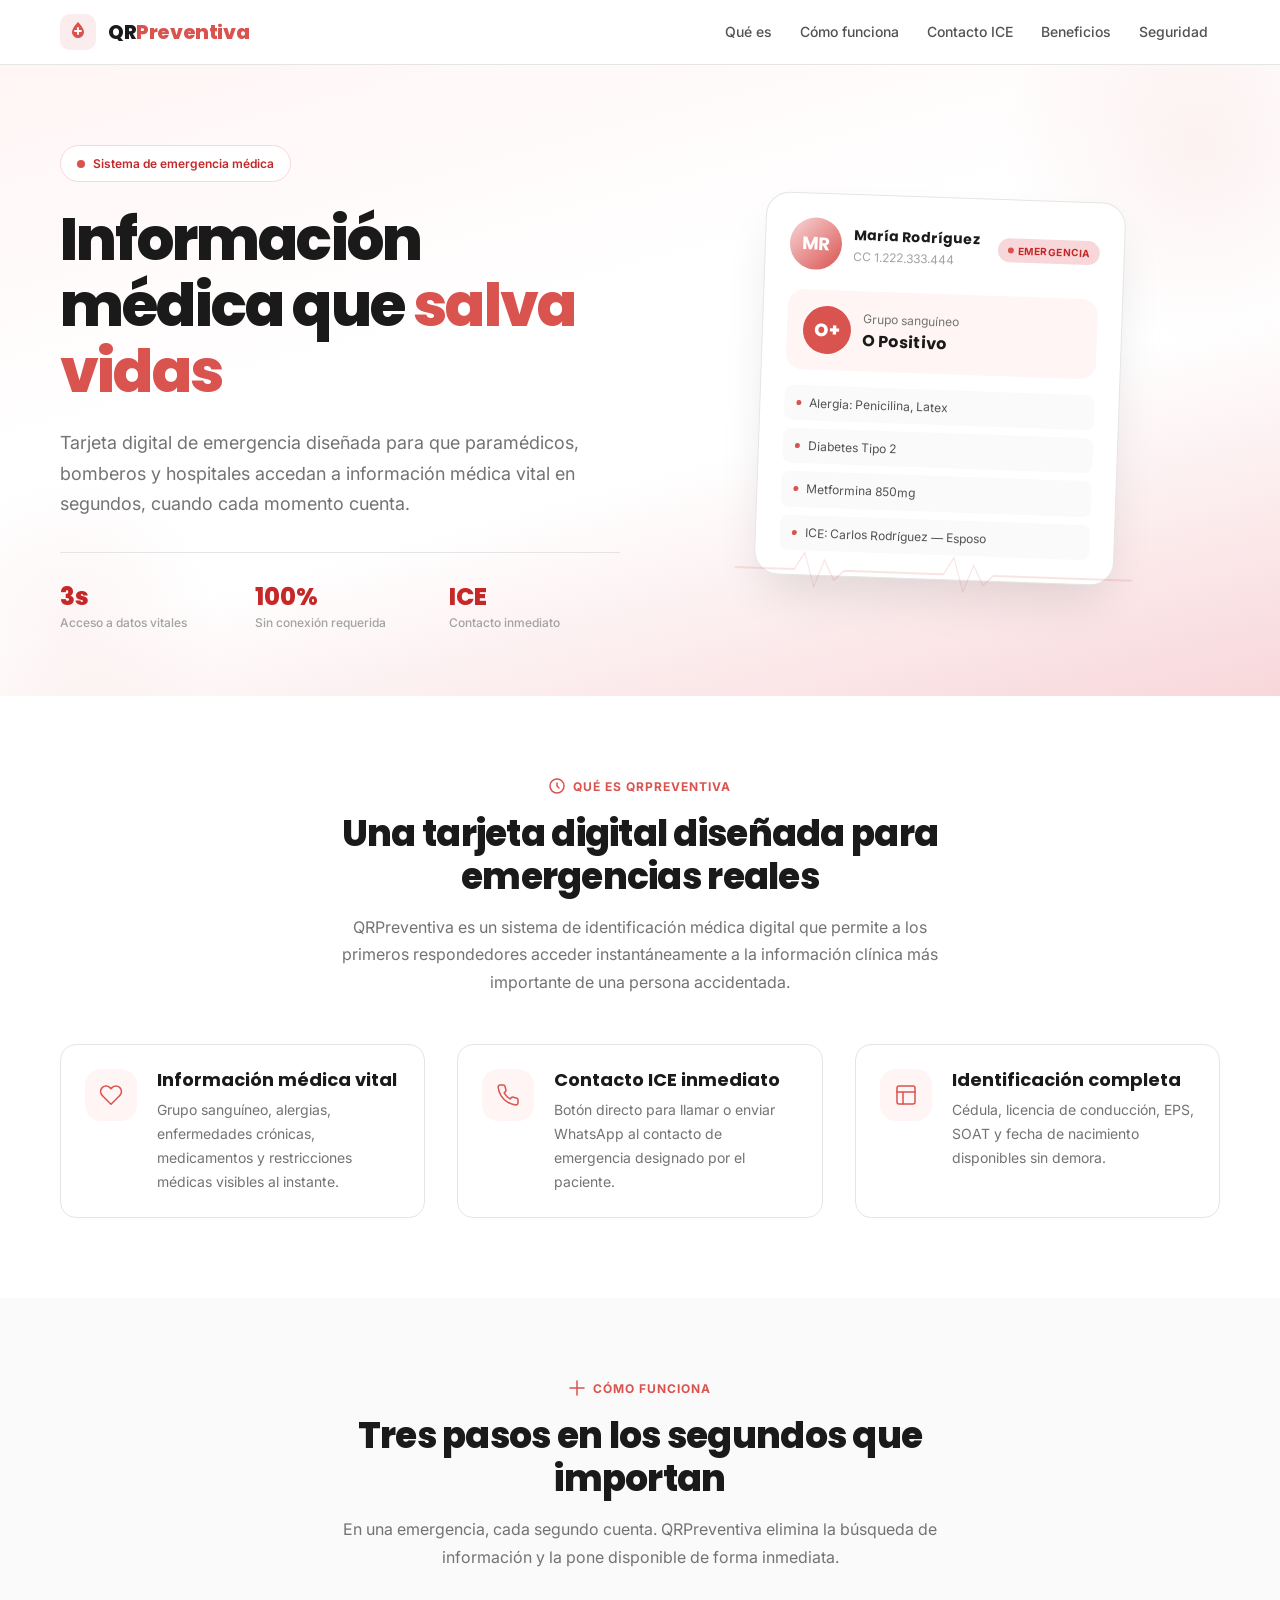
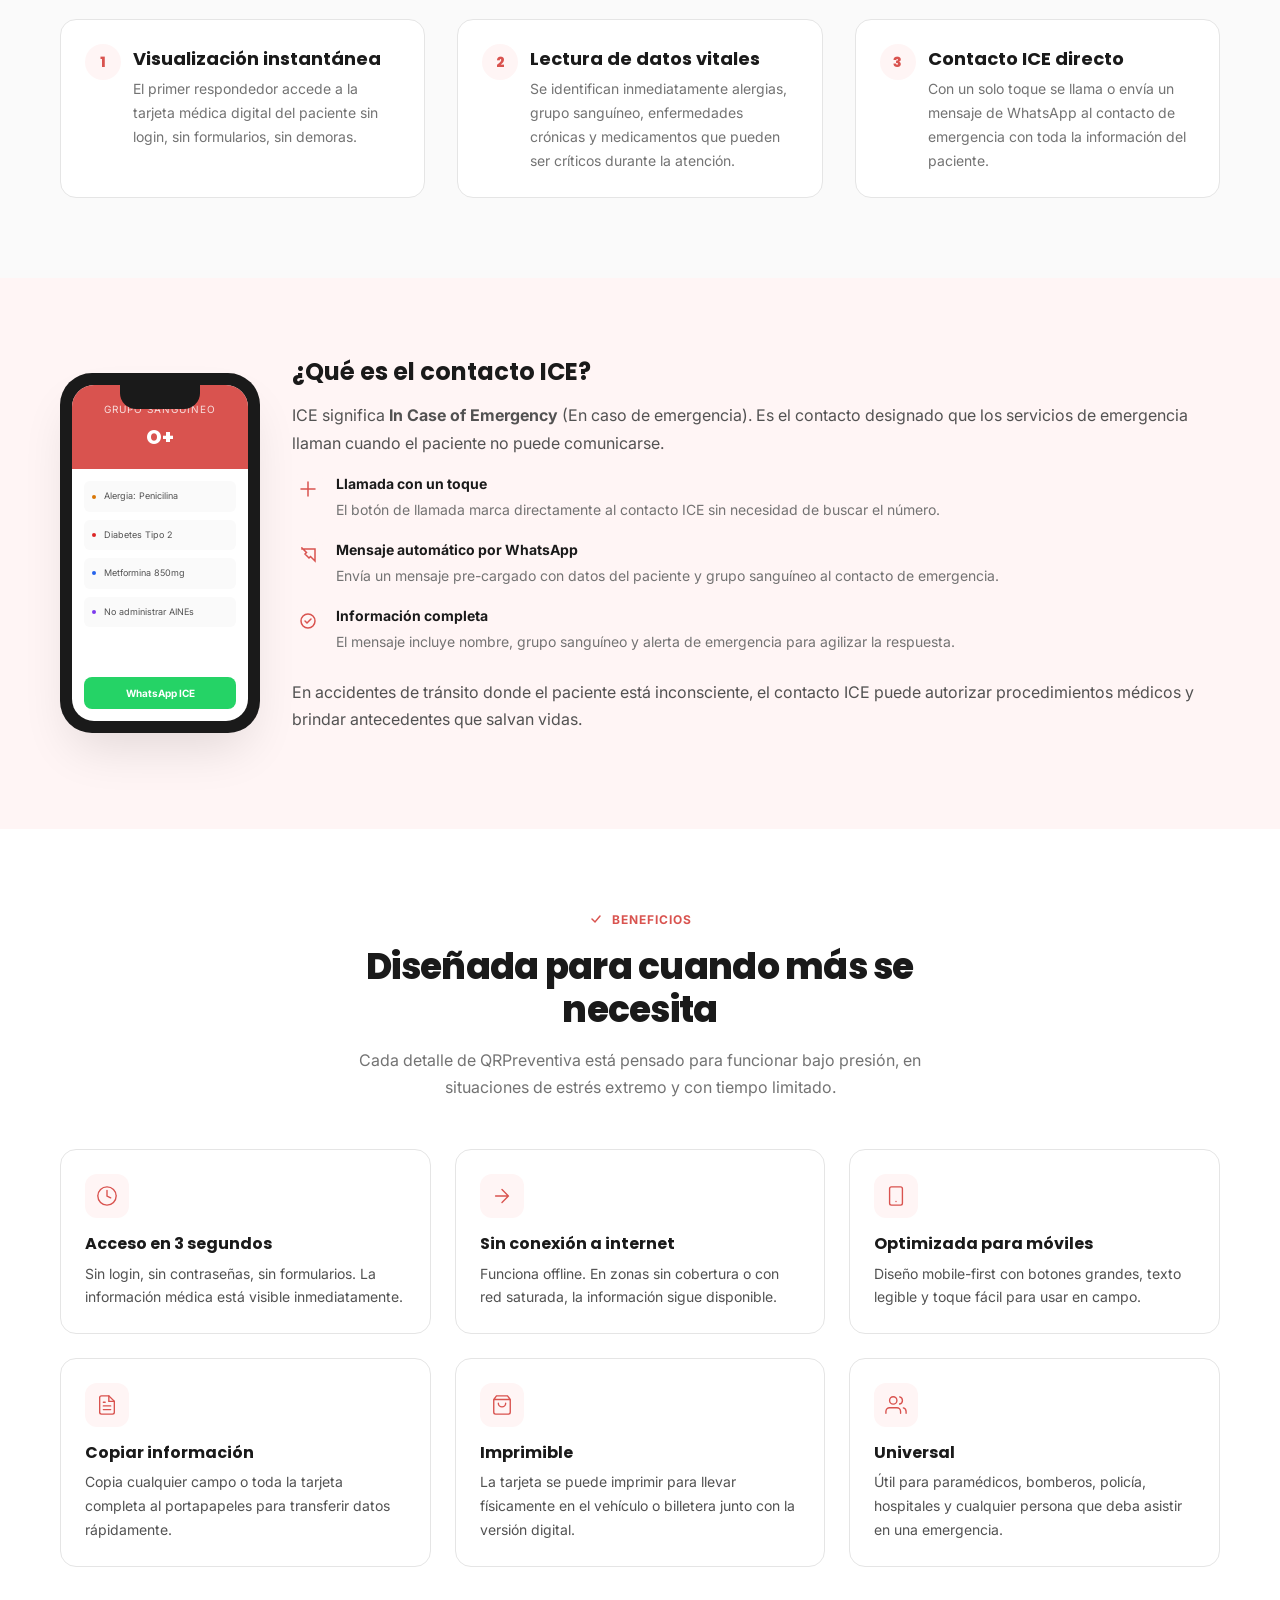
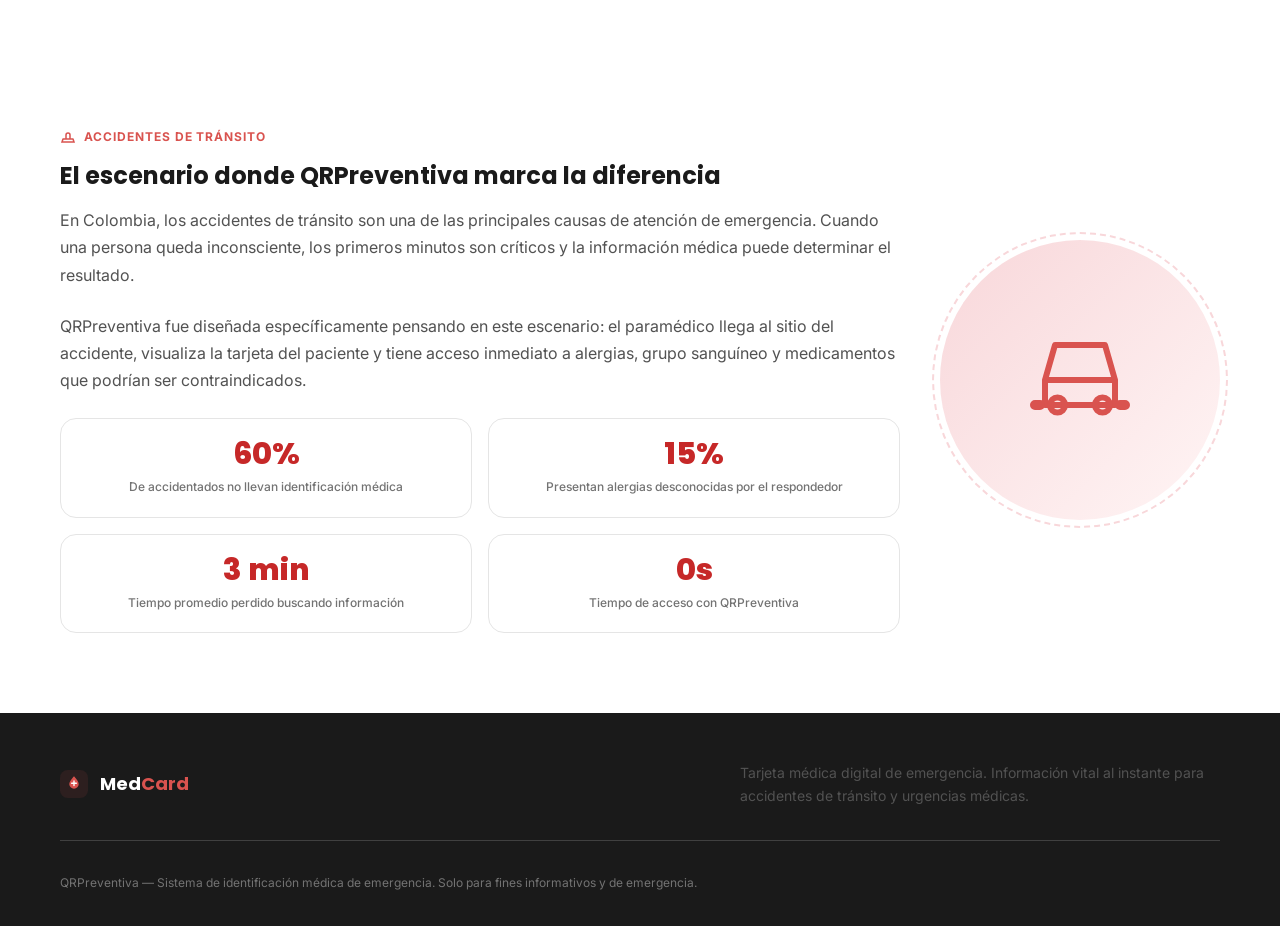
==== commit d39503f0: "index" ====
--- a/index.html
+++ b/index.html
@@ -5,8 +5,8 @@
   <meta charset="UTF-8">
   <meta name="viewport" content="width=device-width, initial-scale=1.0">
   <meta name="description"
-    content="MedCard — Tarjeta médica digital de emergencia para accidentes de tránsito y urgencias médicas. Información vital al instante.">
-  <title>MedCard — Tarjeta Médica Digital de Emergencia</title>
+    content="QRPreventiva — Tarjeta médica digital de emergencia para accidentes de tránsito y urgencias médicas. Información vital al instante.">
+  <title>QRPreventiva — Tarjeta Médica Digital de Emergencia</title>
 
   <!-- Tipografía -->
   <link rel="preconnect" href="https://fonts.googleapis.com">
@@ -15,7 +15,7 @@
     href="https://fonts.googleapis.com/css2?family=Inter:wght@400;500;600;700&family=Poppins:wght@600;700;800;900&display=swap"
     rel="stylesheet">
 
-  <!-- Estilos -->
+  <link rel="icon" href="static/img/icon/iconLogo.png">
   <link rel="stylesheet" href="static/css/styles.css">
   <link rel="stylesheet" href="static/css/home.css">
 </head>
@@ -27,7 +27,7 @@
        ======================================== -->
   <header class="home-header">
     <div class="home-container">
-      <a href="#" class="header-logo" aria-label="MedCard inicio">
+      <a href="#" class="header-logo" aria-label="QRPreventiva inicio">
         <!-- Logo: Cruz médica con corazón -->
         <svg viewBox="0 0 36 36" fill="none" xmlns="http://www.w3.org/2000/svg" aria-hidden="true">
           <rect width="36" height="36" rx="10" fill="currentColor" opacity="0.1" />
@@ -35,7 +35,7 @@
             fill="currentColor" />
           <path d="M15 17H21M18 14V20" stroke="white" stroke-width="1.8" stroke-linecap="round" />
         </svg>
-        <span class="header-logo-text">Med<span>Card</span></span>
+        <span class="header-logo-text">QR<span>Preventiva</span></span>
       </a>
       <nav class="header-nav" aria-label="Navegación principal">
         <ul>
@@ -137,7 +137,7 @@
     </section>
 
     <!-- ========================================
-         SECCIÓN: QUÉ ES MEDCARD
+         SECCIÓN: QUÉ ES QRPreventiva
          ======================================== -->
     <section class="section" id="que-es">
       <div class="home-container">
@@ -147,10 +147,10 @@
               <circle cx="8" cy="8" r="7" />
               <path d="M8 5v3l2 2" />
             </svg>
-            Qué es MedCard
+            Qué es QRPreventiva
           </div>
           <h2 class="section-title">Una tarjeta digital diseñada para emergencias reales</h2>
-          <p class="section-description">MedCard es un sistema de identificación médica digital que permite a los
+          <p class="section-description">QRPreventiva es un sistema de identificación médica digital que permite a los
             primeros respondedores acceder instantáneamente a la información clínica más importante de una persona
             accidentada.</p>
         </div>
@@ -215,7 +215,7 @@
             Cómo funciona
           </div>
           <h2 class="section-title">Tres pasos en los segundos que importan</h2>
-          <p class="section-description">En una emergencia, cada segundo cuenta. MedCard elimina la búsqueda de
+          <p class="section-description">En una emergencia, cada segundo cuenta. QRPreventiva elimina la búsqueda de
             información y la pone disponible de forma inmediata.</p>
         </div>
 
@@ -344,7 +344,7 @@
             Beneficios
           </div>
           <h2 class="section-title">Diseñada para cuando más se necesita</h2>
-          <p class="section-description">Cada detalle de MedCard está pensado para funcionar bajo presión, en
+          <p class="section-description">Cada detalle de QRPreventiva está pensado para funcionar bajo presión, en
             situaciones de estrés extremo y con tiempo limitado.</p>
         </div>
 
@@ -429,11 +429,11 @@
               </svg>
               Accidentes de tránsito
             </div>
-            <h3>El escenario donde MedCard marca la diferencia</h3>
+            <h3>El escenario donde QRPreventiva marca la diferencia</h3>
             <p>En Colombia, los accidentes de tránsito son una de las principales causas de atención de emergencia.
               Cuando una persona queda inconsciente, los primeros minutos son críticos y la información médica puede
               determinar el resultado.</p>
-            <p>MedCard fue diseñada específicamente pensando en este escenario: el paramédico llega al sitio del
+            <p>QRPreventiva fue diseñada específicamente pensando en este escenario: el paramédico llega al sitio del
               accidente, visualiza la tarjeta del paciente y tiene acceso inmediato a alergias, grupo sanguíneo y
               medicamentos que podrían ser contraindicados.</p>
 
@@ -452,7 +452,7 @@
               </div>
               <div class="traffic-stat">
                 <div class="traffic-stat-value">0s</div>
-                <div class="traffic-stat-label">Tiempo de acceso con MedCard</div>
+                <div class="traffic-stat-label">Tiempo de acceso con QRPreventiva</div>
               </div>
             </div>
           </div>
@@ -492,7 +492,7 @@
         <p class="footer-description">Tarjeta médica digital de emergencia. Información vital al instante para
           accidentes de tránsito y urgencias médicas.</p>
         <div class="footer-divider"></div>
-        <p class="footer-bottom">MedCard — Sistema de identificación médica de emergencia. Solo para fines informativos
+        <p class="footer-bottom">QRPreventiva — Sistema de identificación médica de emergencia. Solo para fines informativos
           y de emergencia.</p>
       </div>
     </div>
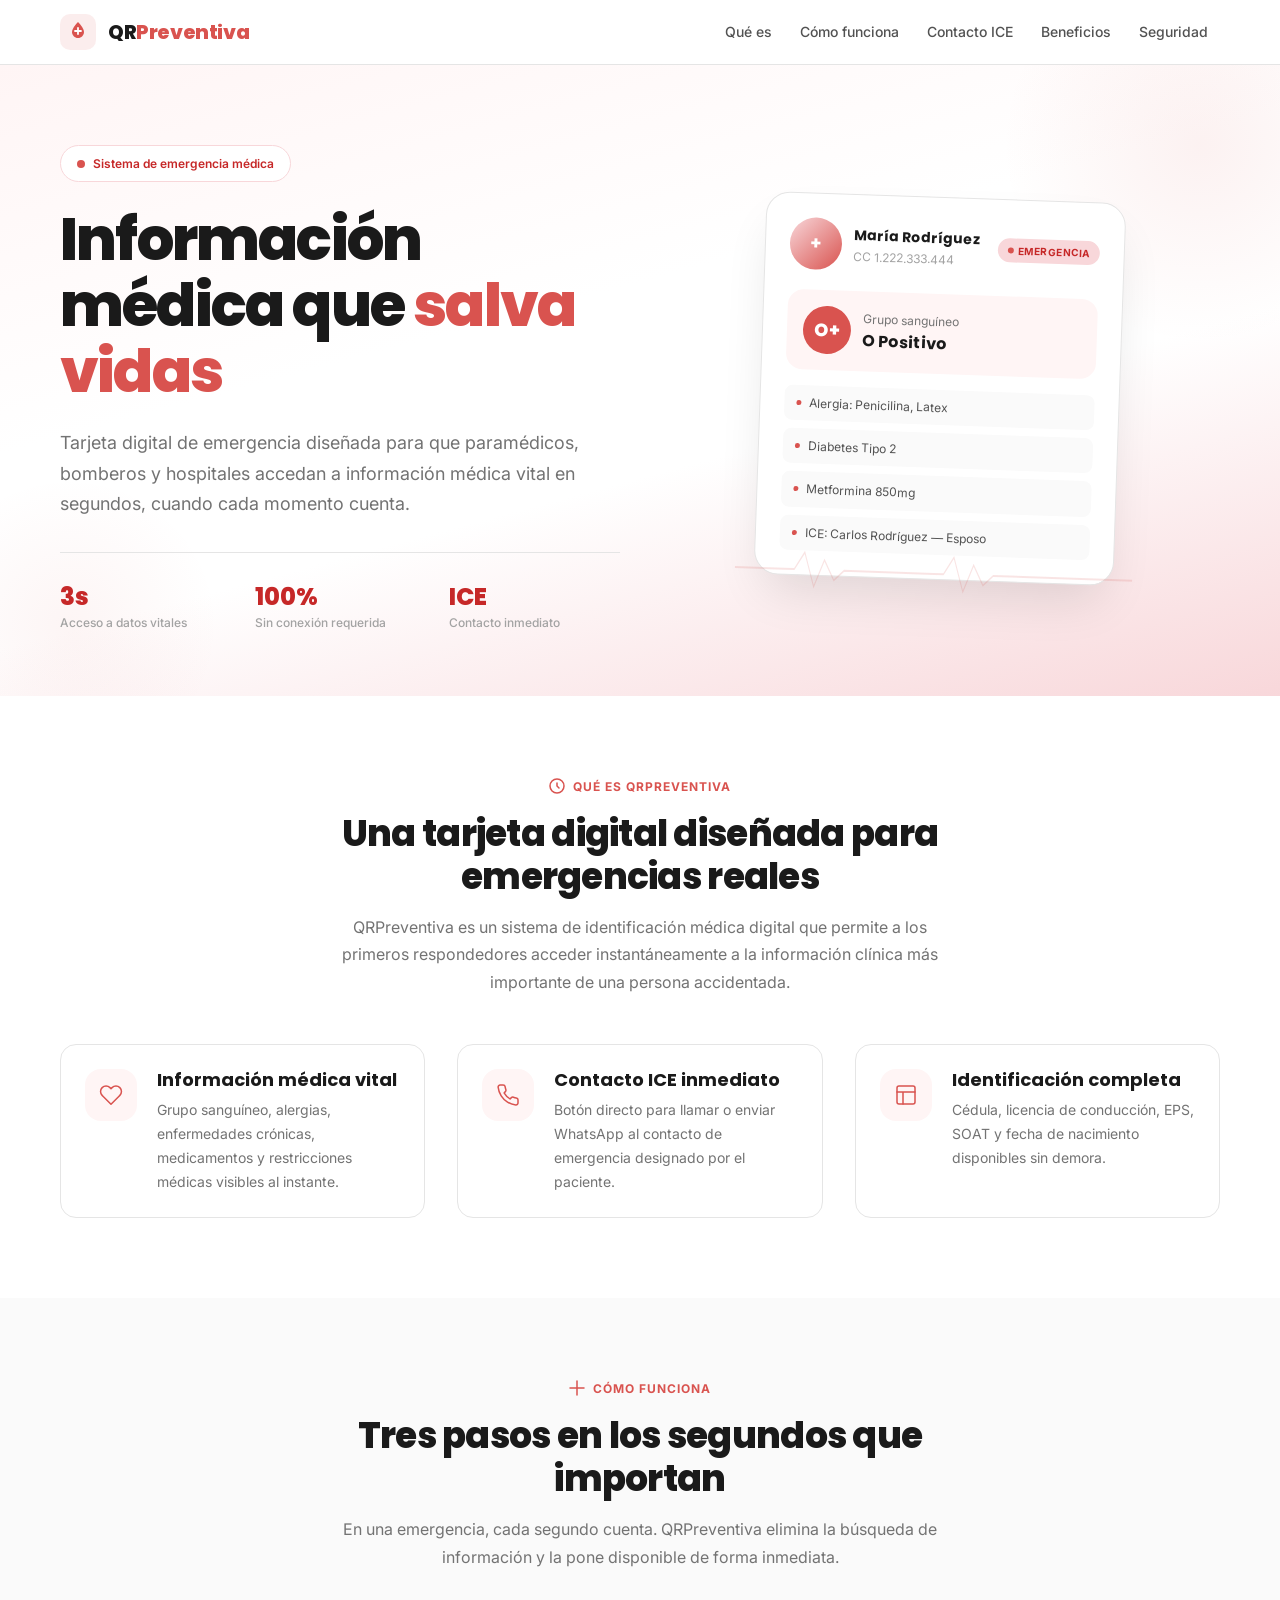
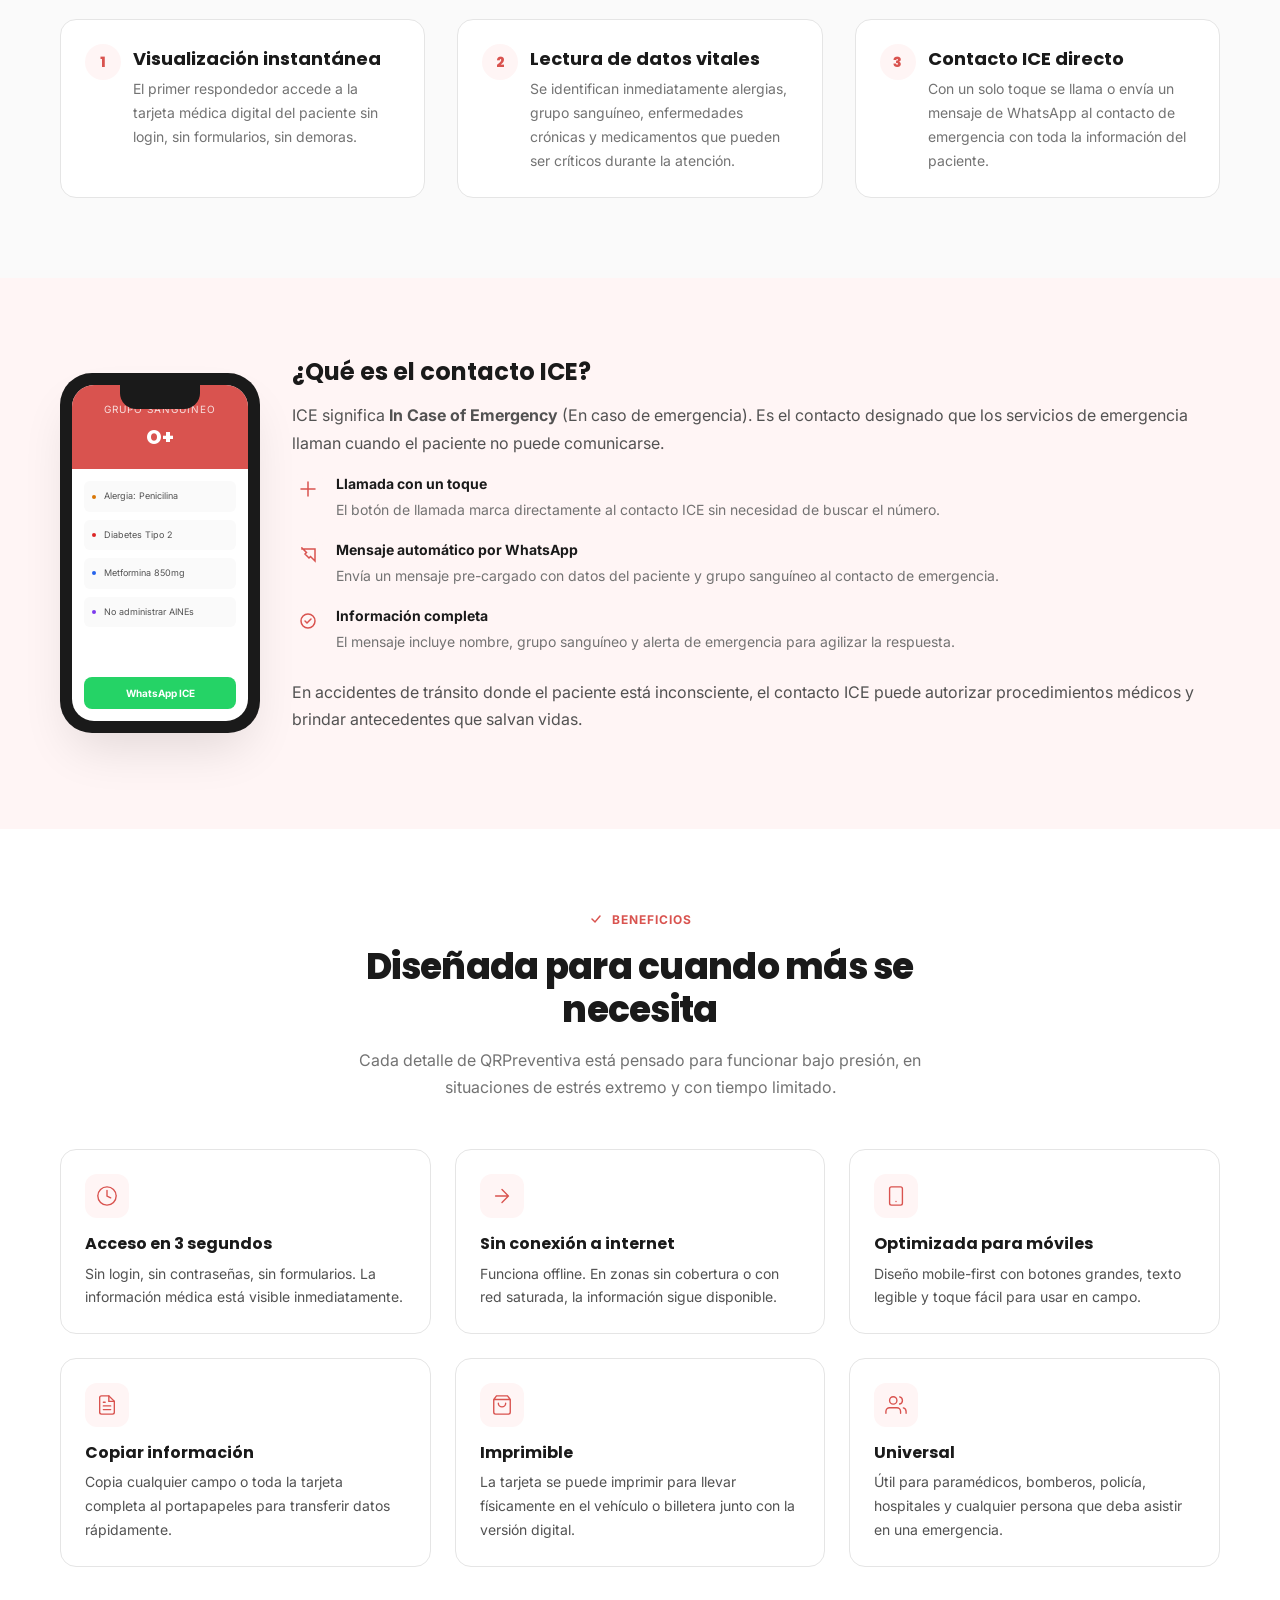
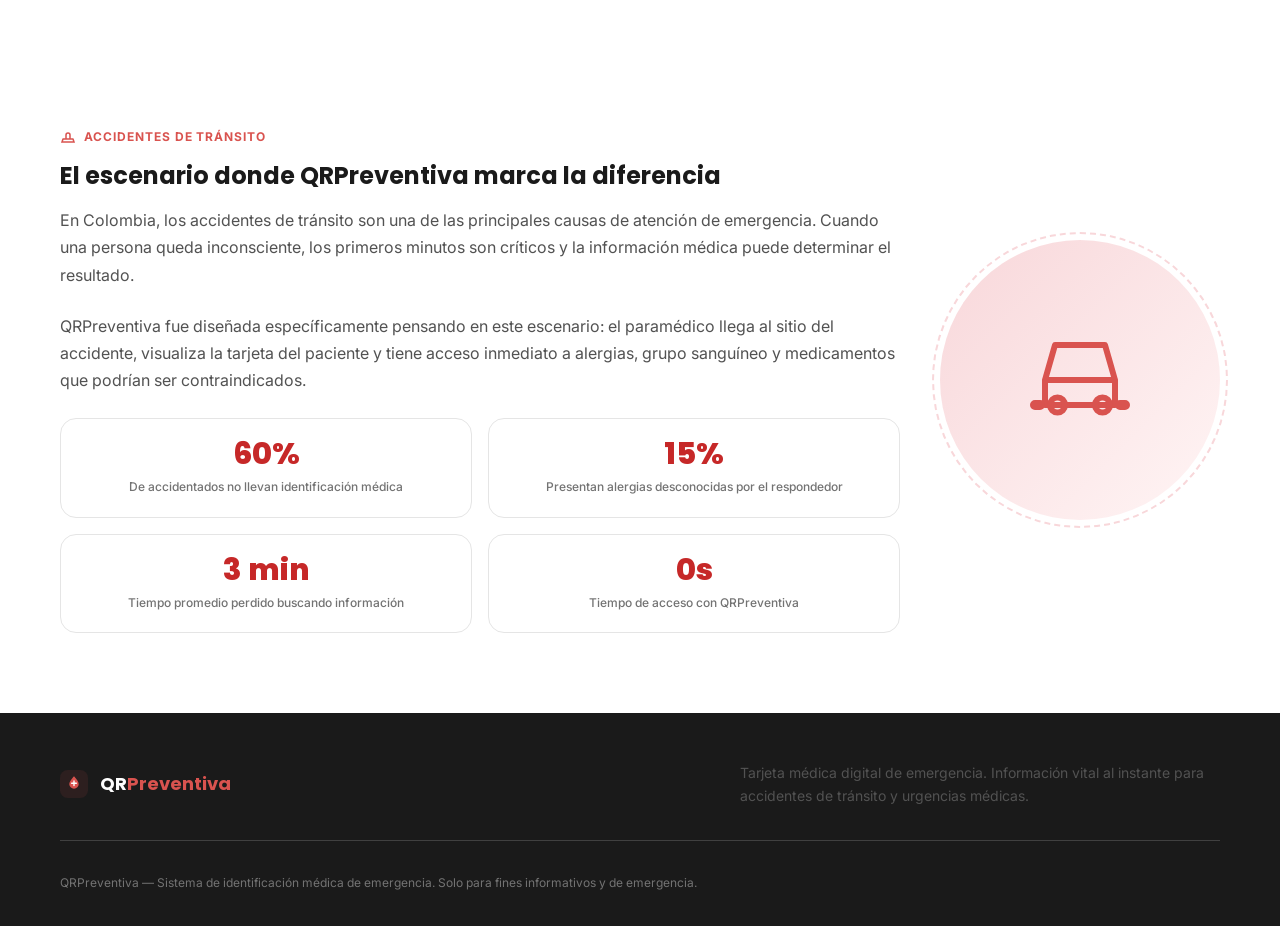
==== commit cfbc6e18: "GenerarHTML" ====
--- a/index.html
+++ b/index.html
@@ -88,7 +88,7 @@
         <div class="hero-visual" aria-hidden="true">
           <div class="hero-card-mockup">
             <div class="hero-card-header">
-              <div class="hero-card-avatar">MR</div>
+              <div class="hero-card-avatar">+</div>
               <div>
                 <div class="hero-card-name">María Rodríguez</div>
                 <div class="hero-card-doc">CC 1.222.333.444</div>
@@ -487,7 +487,7 @@
               fill="currentColor" />
             <path d="M15 17H21M18 14V20" stroke="white" stroke-width="1.8" stroke-linecap="round" />
           </svg>
-          <span class="footer-logo-text">Med<span>Card</span></span>
+          <span class="footer-logo-text">QR<span>Preventiva</span></span>
         </div>
         <p class="footer-description">Tarjeta médica digital de emergencia. Información vital al instante para
           accidentes de tránsito y urgencias médicas.</p>
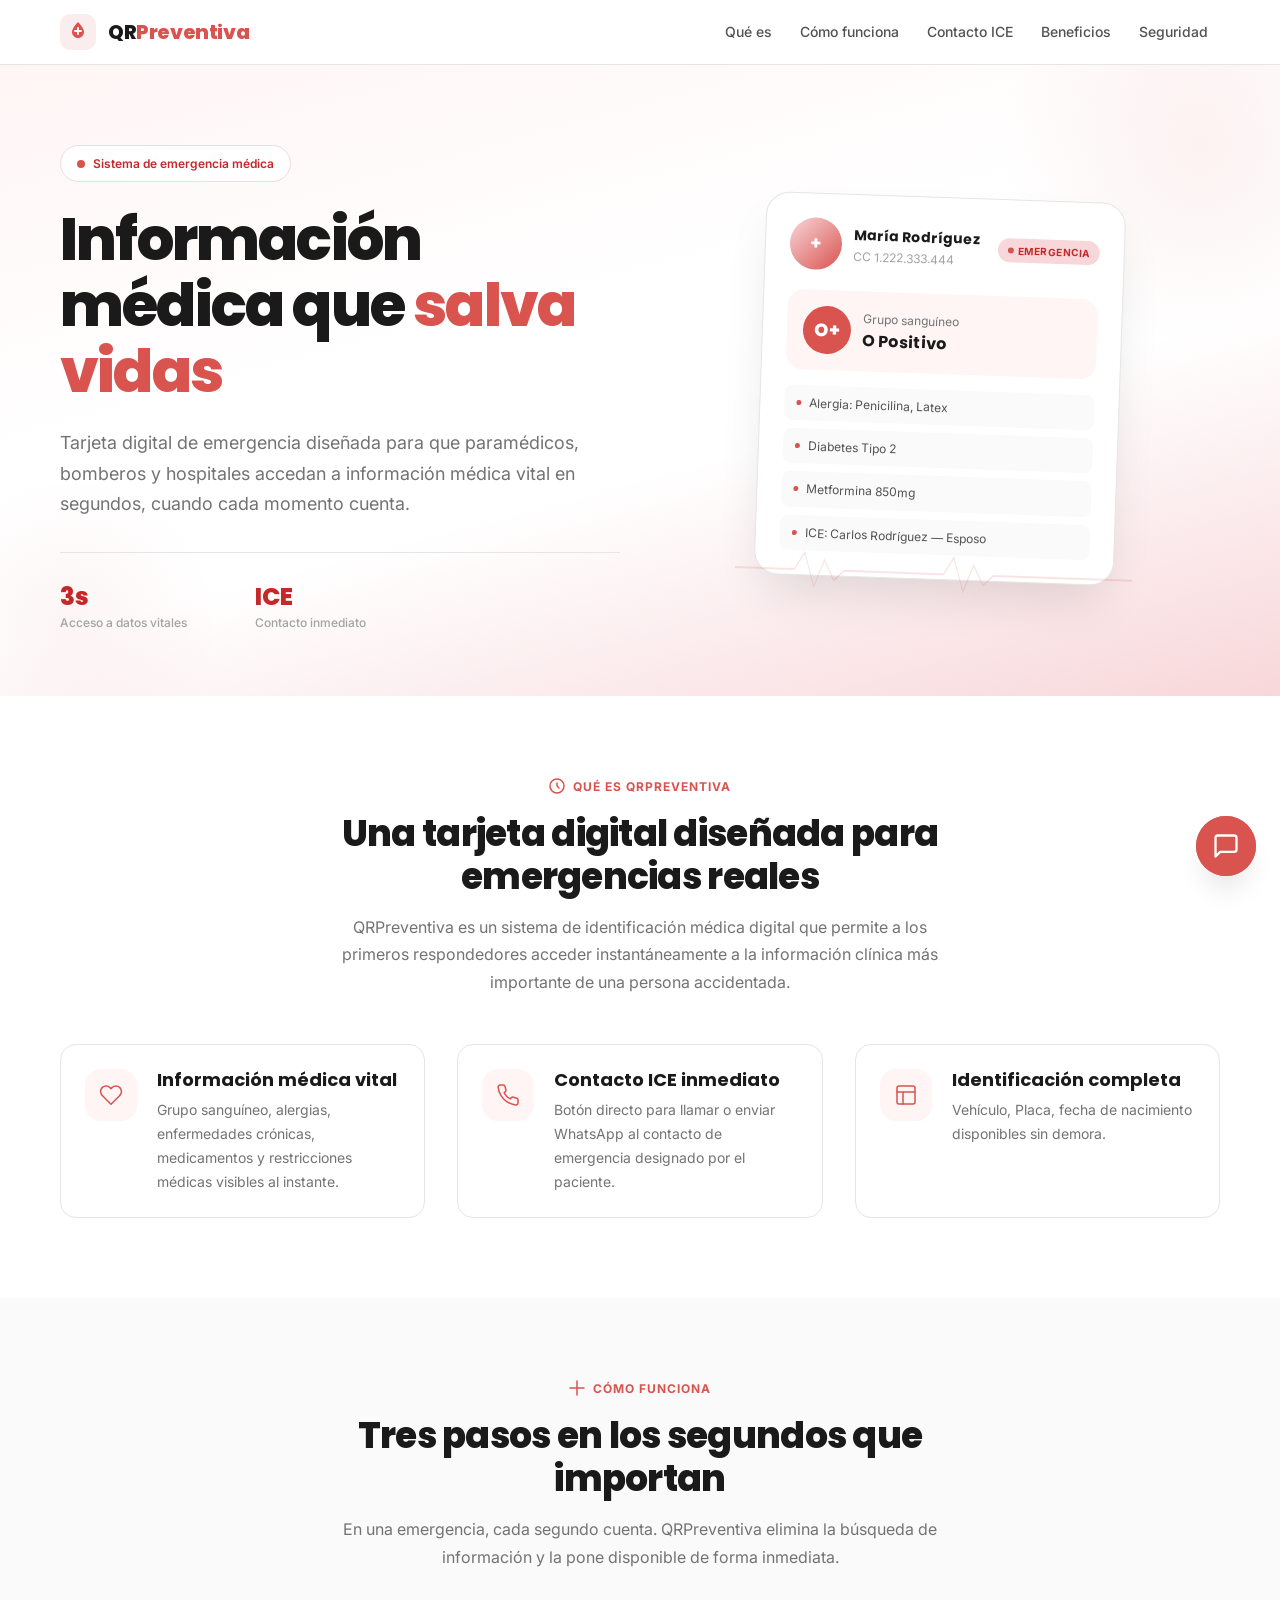
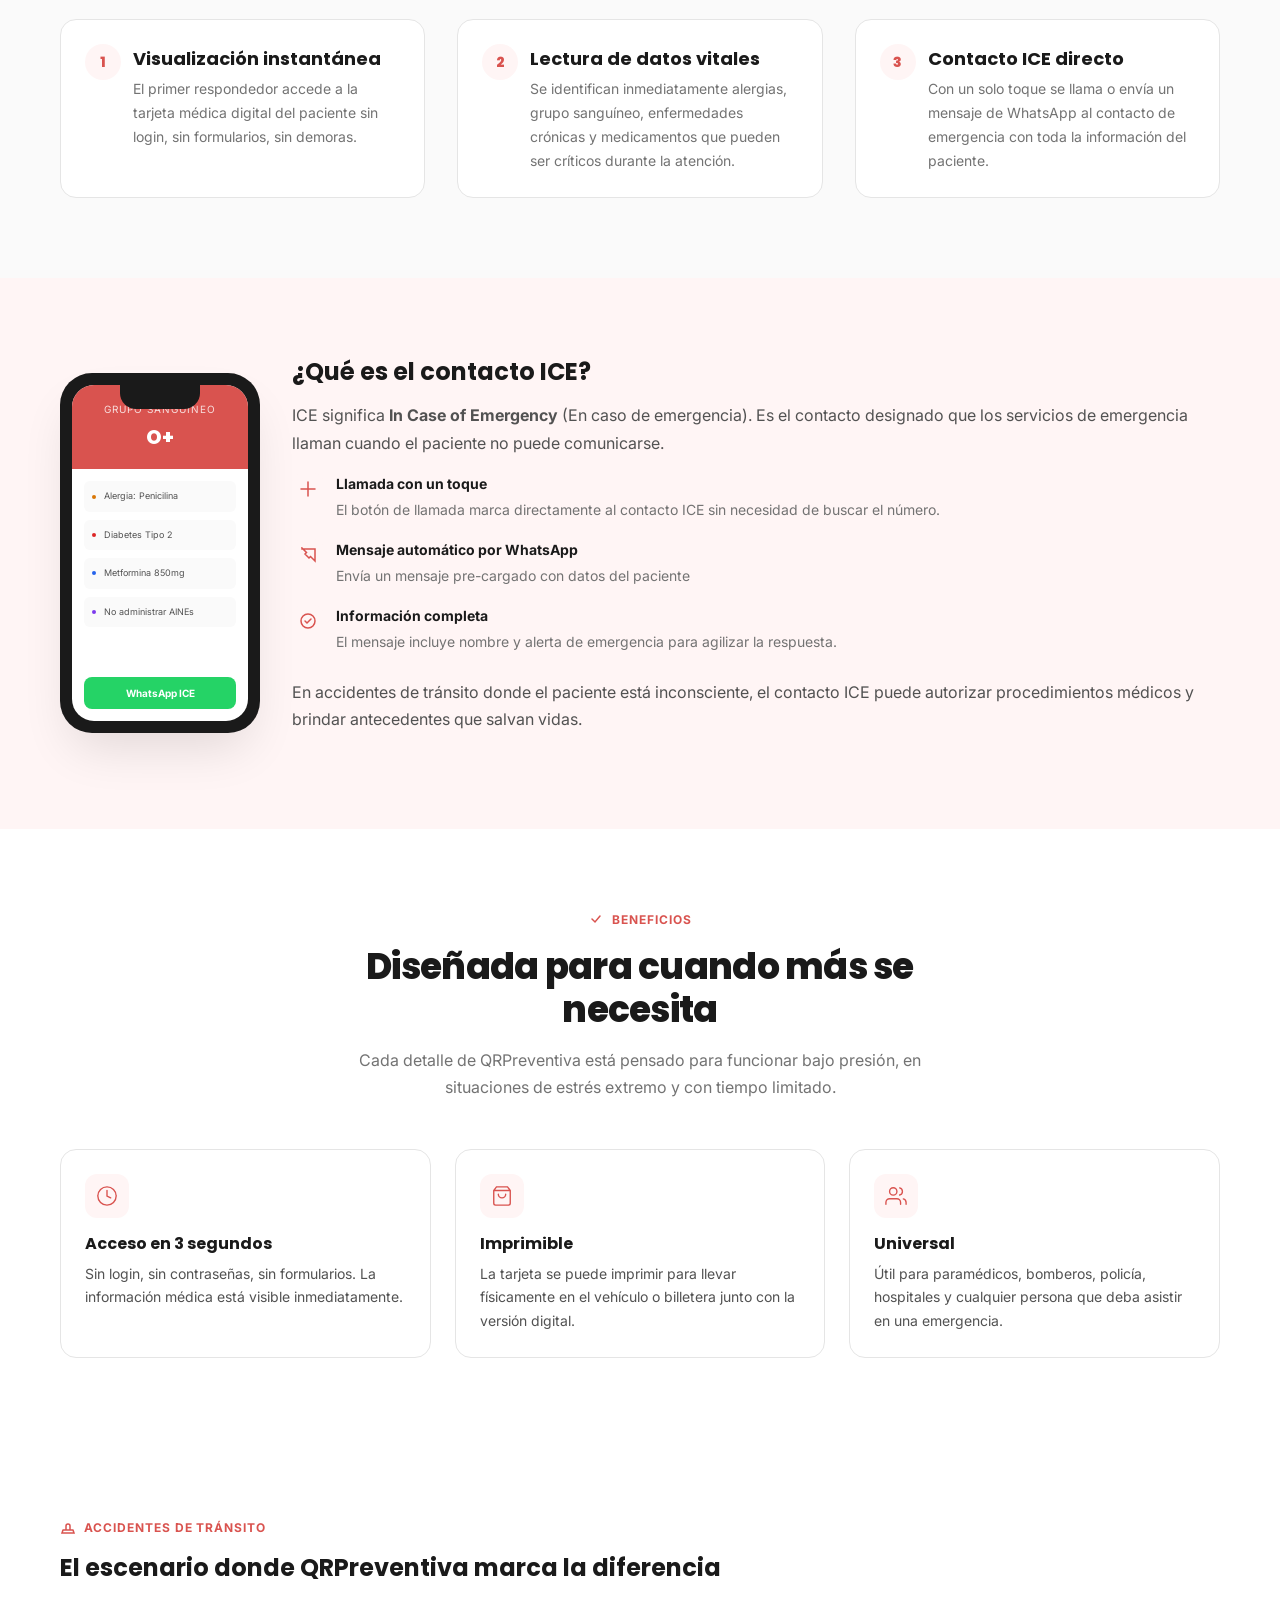
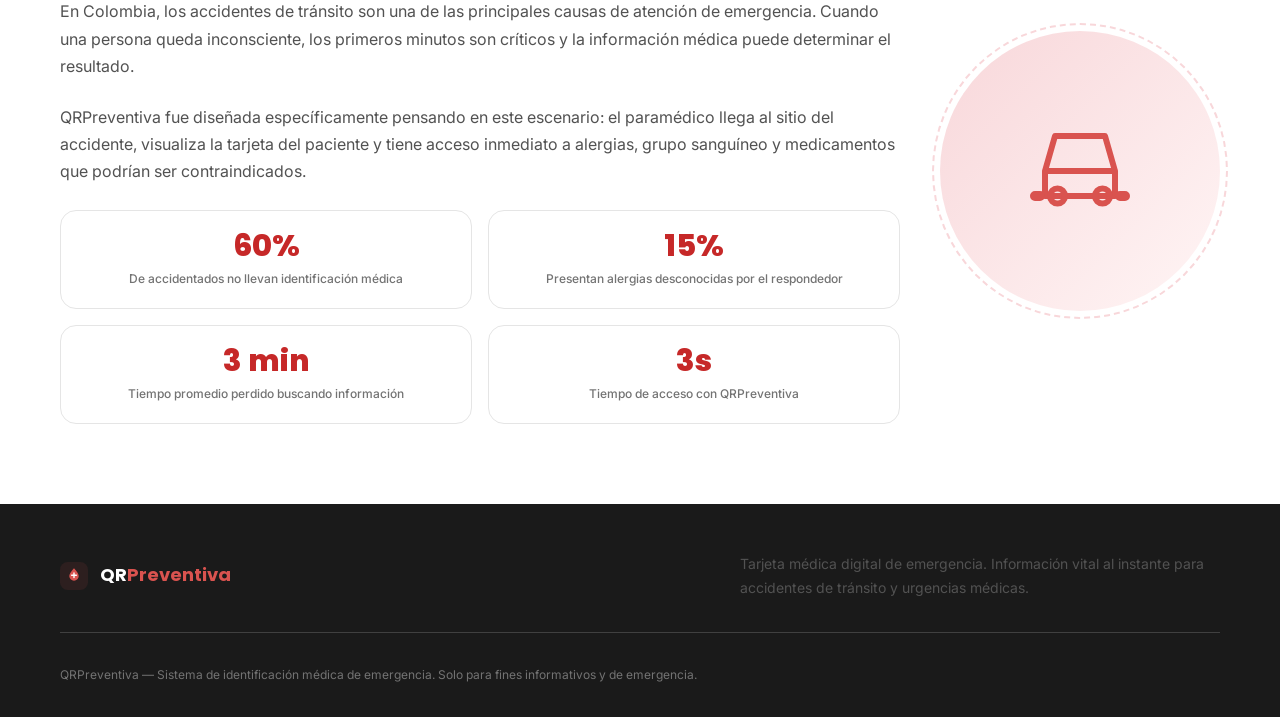
==== commit 0d21846e: "chatbot, cardBort" ====
--- a/index.html
+++ b/index.html
@@ -1,30 +1,21 @@
 <!DOCTYPE html>
 <html lang="es">
-
 <head>
   <meta charset="UTF-8">
   <meta name="viewport" content="width=device-width, initial-scale=1.0">
   <meta name="description"
     content="QRPreventiva — Tarjeta médica digital de emergencia para accidentes de tránsito y urgencias médicas. Información vital al instante.">
-  <title>QRPreventiva — Tarjeta Médica Digital de Emergencia</title>
-
-  <!-- Tipografía -->
+  <title>QRPreventiva | Tarjeta Médica Digital de Emergencia</title>
   <link rel="preconnect" href="https://fonts.googleapis.com">
   <link rel="preconnect" href="https://fonts.gstatic.com" crossorigin>
-  <link
-    href="https://fonts.googleapis.com/css2?family=Inter:wght@400;500;600;700&family=Poppins:wght@600;700;800;900&display=swap"
-    rel="stylesheet">
-
+  <link href="https://fonts.googleapis.com/css2?family=Inter:wght@400;500;600;700&family=Poppins:wght@600;700;800;900&display=swap" rel="stylesheet">
   <link rel="icon" href="static/img/icon/iconLogo.png">
   <link rel="stylesheet" href="static/css/styles.css">
   <link rel="stylesheet" href="static/css/home.css">
+  <link rel="stylesheet" href="static/css/chatbot.css">
 </head>
 
 <body>
-
-  <!-- ========================================
-       HEADER / NAVEGACIÓN
-       ======================================== -->
   <header class="home-header">
     <div class="home-container">
       <a href="#" class="header-logo" aria-label="QRPreventiva inicio">
@@ -52,8 +43,8 @@
   <main>
 
     <!-- ========================================
-         HERO SECTION
-         ======================================== -->
+        HERO SECTION
+        ======================================== -->
     <section class="hero">
       <div class="home-container">
         <div class="hero-content">
@@ -74,10 +65,6 @@
               <div class="hero-stat-label">Acceso a datos vitales</div>
             </div>
             <div>
-              <div class="hero-stat-value">100%</div>
-              <div class="hero-stat-label">Sin conexión requerida</div>
-            </div>
-            <div>
               <div class="hero-stat-value">ICE</div>
               <div class="hero-stat-label">Contacto inmediato</div>
             </div>
@@ -86,59 +73,61 @@
 
         <!-- Mockup visual de tarjeta -->
         <div class="hero-visual" aria-hidden="true">
-          <div class="hero-card-mockup">
-            <div class="hero-card-header">
-              <div class="hero-card-avatar">+</div>
-              <div>
-                <div class="hero-card-name">María Rodríguez</div>
-                <div class="hero-card-doc">CC 1.222.333.444</div>
-              </div>
-              <div class="hero-card-badge">
-                <span class="hero-card-badge-dot"></span>
-                Emergencia
-              </div>
-            </div>
-            <div class="hero-card-blood">
-              <div class="hero-card-blood-icon">O+</div>
-              <div>
-                <div class="hero-card-blood-text">Grupo sanguíneo</div>
-                <div class="hero-card-blood-type">O Positivo</div>
-              </div>
-            </div>
-            <div class="hero-card-items">
-              <div class="hero-card-item">
-                <span class="hero-card-item-dot"></span>
-                Alergia: Penicilina, Latex
-              </div>
-              <div class="hero-card-item">
-                <span class="hero-card-item-dot"></span>
-                Diabetes Tipo 2
-              </div>
-              <div class="hero-card-item">
-                <span class="hero-card-item-dot"></span>
-                Metformina 850mg
-              </div>
-              <div class="hero-card-item">
-                <span class="hero-card-item-dot"></span>
-                ICE: Carlos Rodríguez — Esposo
-              </div>
-            </div>
-            <!-- Línea ECG decorativa -->
-            <div class="hero-ecg">
-              <svg viewBox="0 0 800 50" fill="none" xmlns="http://www.w3.org/2000/svg" preserveAspectRatio="none">
-                <path
-                  d="M0 25 L100 25 L120 25 L140 8 L160 42 L180 15 L200 35 L220 25 L400 25 L420 25 L440 8 L460 42 L480 15 L500 35 L520 25 L800 25"
-                  stroke="#D9534F" stroke-width="2" fill="none" />
-              </svg>
-            </div>
-          </div>
+          <a href="templates/client/Gottlieb_Daimler/emergency_card_Gottlieb_Daimler.html">
+            <div class="hero-card-mockup">
+              <div class="hero-card-header">
+                <div class="hero-card-avatar">+</div>
+                <div>
+                  <div class="hero-card-name">María Rodríguez</div>
+                  <div class="hero-card-doc">CC 1.222.333.444</div>
+                </div>
+                <div class="hero-card-badge">
+                  <span class="hero-card-badge-dot"></span>
+                  Emergencia
+                </div>
+              </div>
+              <div class="hero-card-blood">
+                <div class="hero-card-blood-icon">O+</div>
+                <div>
+                  <div class="hero-card-blood-text">Grupo sanguíneo</div>
+                  <div class="hero-card-blood-type">O Positivo</div>
+                </div>
+              </div>
+              <div class="hero-card-items">
+                <div class="hero-card-item">
+                  <span class="hero-card-item-dot"></span>
+                  Alergia: Penicilina, Latex
+                </div>
+                <div class="hero-card-item">
+                  <span class="hero-card-item-dot"></span>
+                  Diabetes Tipo 2
+                </div>
+                <div class="hero-card-item">
+                  <span class="hero-card-item-dot"></span>
+                  Metformina 850mg
+                </div>
+                <div class="hero-card-item">
+                  <span class="hero-card-item-dot"></span>
+                  ICE: Carlos Rodríguez — Esposo
+                </div>
+              </div>
+              <!-- Línea ECG decorativa -->
+              <div class="hero-ecg">
+                <svg viewBox="0 0 800 50" fill="none" xmlns="http://www.w3.org/2000/svg" preserveAspectRatio="none">
+                  <path
+                    d="M0 25 L100 25 L120 25 L140 8 L160 42 L180 15 L200 35 L220 25 L400 25 L420 25 L440 8 L460 42 L480 15 L500 35 L520 25 L800 25"
+                    stroke="#D9534F" stroke-width="2" fill="none" />
+                </svg>
+              </div>
+            </div>
+          </a>
         </div>
       </div>
     </section>
 
     <!-- ========================================
-         SECCIÓN: QUÉ ES QRPreventiva
-         ======================================== -->
+        SECCIÓN: QUÉ ES QRPreventiva
+      ======================================== -->
     <section class="section" id="que-es">
       <div class="home-container">
         <div class="section-header animate-on-scroll">
@@ -195,7 +184,7 @@
             </div>
             <div>
               <h3>Identificación completa</h3>
-              <p>Cédula, licencia de conducción, EPS, SOAT y fecha de nacimiento disponibles sin demora.</p>
+              <p>Vehículo, Placa, fecha de nacimiento disponibles sin demora.</p>
             </div>
           </article>
         </div>
@@ -203,8 +192,8 @@
     </section>
 
     <!-- ========================================
-         SECCIÓN: CÓMO FUNCIONA
-         ======================================== -->
+        SECCIÓN: CÓMO FUNCIONA
+        ======================================== -->
     <section class="section section--alt" id="como-funciona">
       <div class="home-container">
         <div class="section-header animate-on-scroll">
@@ -304,8 +293,7 @@
                 </div>
                 <div class="ice-feature-text">
                   <strong>Mensaje automático por WhatsApp</strong>
-                  <span>Envía un mensaje pre-cargado con datos del paciente y grupo sanguíneo al contacto de
-                    emergencia.</span>
+                  <span>Envía un mensaje pre-cargado con datos del paciente</span>
                 </div>
               </div>
 
@@ -318,7 +306,7 @@
                 </div>
                 <div class="ice-feature-text">
                   <strong>Información completa</strong>
-                  <span>El mensaje incluye nombre, grupo sanguíneo y alerta de emergencia para agilizar la
+                  <span>El mensaje incluye nombre y alerta de emergencia para agilizar la
                     respuesta.</span>
                 </div>
               </div>
@@ -360,37 +348,6 @@
             <p>Sin login, sin contraseñas, sin formularios. La información médica está visible inmediatamente.</p>
           </article>
 
-          <article class="benefit-card animate-on-scroll" data-anim-delay="50">
-            <div class="benefit-card-icon" aria-hidden="true">
-              <svg viewBox="0 0 24 24" fill="none" stroke="currentColor" stroke-width="1.5" stroke-linecap="round">
-                <path d="M5 12h14M12 5l7 7-7 7" />
-              </svg>
-            </div>
-            <h3>Sin conexión a internet</h3>
-            <p>Funciona offline. En zonas sin cobertura o con red saturada, la información sigue disponible.</p>
-          </article>
-
-          <article class="benefit-card animate-on-scroll" data-anim-delay="100">
-            <div class="benefit-card-icon" aria-hidden="true">
-              <svg viewBox="0 0 24 24" fill="none" stroke="currentColor" stroke-width="1.5" stroke-linecap="round">
-                <rect x="5" y="2" width="14" height="20" rx="2" />
-                <path d="M12 18h.01" />
-              </svg>
-            </div>
-            <h3>Optimizada para móviles</h3>
-            <p>Diseño mobile-first con botones grandes, texto legible y toque fácil para usar en campo.</p>
-          </article>
-
-          <article class="benefit-card animate-on-scroll" data-anim-delay="150">
-            <div class="benefit-card-icon" aria-hidden="true">
-              <svg viewBox="0 0 24 24" fill="none" stroke="currentColor" stroke-width="1.5" stroke-linecap="round">
-                <path d="M14 2H6a2 2 0 0 0-2 2v16a2 2 0 0 0 2 2h12a2 2 0 0 0 2-2V8z" />
-                <path d="M14 2v6h6M16 13H8M16 17H8M10 9H8" />
-              </svg>
-            </div>
-            <h3>Copiar información</h3>
-            <p>Copia cualquier campo o toda la tarjeta completa al portapapeles para transferir datos rápidamente.</p>
-          </article>
 
           <article class="benefit-card animate-on-scroll" data-anim-delay="200">
             <div class="benefit-card-icon" aria-hidden="true">
@@ -451,7 +408,7 @@
                 <div class="traffic-stat-label">Tiempo promedio perdido buscando información</div>
               </div>
               <div class="traffic-stat">
-                <div class="traffic-stat-value">0s</div>
+                <div class="traffic-stat-value">3s</div>
                 <div class="traffic-stat-label">Tiempo de acceso con QRPreventiva</div>
               </div>
             </div>
@@ -492,14 +449,52 @@
         <p class="footer-description">Tarjeta médica digital de emergencia. Información vital al instante para
           accidentes de tránsito y urgencias médicas.</p>
         <div class="footer-divider"></div>
-        <p class="footer-bottom">QRPreventiva — Sistema de identificación médica de emergencia. Solo para fines informativos
+        <p class="footer-bottom">QRPreventiva — Sistema de identificación médica de emergencia. Solo para fines
+          informativos
           y de emergencia.</p>
       </div>
     </div>
   </footer>
 
-  <!-- Scripts (separados, al final del body) -->
+
+  <!-- Chatbot Widget -->
+  <div id="chatbot-widget">
+    <button id="chatbot-toggle" aria-label="Abrir chat de asistencia">
+      <svg class="chatbot-icon-chat" viewBox="0 0 24 24" fill="none" stroke="currentColor" stroke-width="2"
+        stroke-linecap="round" stroke-linejoin="round">
+        <path d="M21 15a2 2 0 0 1-2 2H7l-4 4V5a2 2 0 0 1 2-2h14a2 2 0 0 1 2 2z" />
+      </svg>
+      <svg class="chatbot-icon-close" viewBox="0 0 24 24" fill="none" stroke="currentColor" stroke-width="2"
+        stroke-linecap="round">
+        <path d="M18 6L6 18M6 6l12 12" />
+      </svg>
+    </button>
+    <div id="chatbot-panel">
+      <div class="chatbot-header">
+        <div class="chatbot-header-logo">
+          <svg viewBox="0 0 36 36" fill="none" xmlns="http://www.w3.org/2000/svg">
+            <path d="M18 8C18 8 12 14 12 18C12 21.3 14.7 24 18 24C21.3 24 24 21.3 24 18C24 14 18 8 18 8Z"
+              fill="currentColor" />
+            <path d="M15 17H21M18 14V20" stroke="white" stroke-width="1.8" stroke-linecap="round" />
+          </svg>
+        </div>
+        <div class="chatbot-header-info">
+          <div class="chatbot-header-title">QRPreventiva</div>
+          <div class="chatbot-header-status">En línea</div>
+        </div>
+        <button id="chatbot-close" aria-label="Cerrar chat">
+          <svg viewBox="0 0 24 24" fill="none" stroke="currentColor" stroke-width="2" stroke-linecap="round">
+            <path d="M18 6L6 18M6 6l12 12" />
+          </svg>
+        </button>
+      </div>
+      <div id="chatbot-messages" class="chatbot-messages"></div>
+      <div id="chatbot-options" class="chatbot-options"></div>
+    </div>
+  </div>
+
   <script src="static/js/app.js"></script>
+  <script src="static/js/chatbot.js"></script>
   <script src="static/js/home.js"></script>
 </body>
 
--- a/static/css/chatbot.css
+++ b/static/css/chatbot.css
@@ -0,0 +1,566 @@
+/* ========================================
+   CHATBOT WIDGET
+   Asistente virtual para QRPreventiva
+   ======================================== */
+
+/* Contenedor principal */
+#chatbot-widget {
+  position: fixed;
+  bottom: var(--space-6);
+  right: var(--space-6);
+  z-index: 9999;
+  font-family: var(--font-body);
+  opacity: 0;
+  transition: opacity 0.5s ease;
+}
+
+#chatbot-widget.is-ready {
+  opacity: 1;
+}
+
+/* ========================================
+   BOTÓN FLOTANTE
+   ======================================== */
+#chatbot-toggle {
+  width: 60px;
+  height: 60px;
+  border-radius: var(--radius-full);
+  background: var(--color-primary);
+  color: var(--color-white);
+  border: none;
+  cursor: pointer;
+  display: flex;
+  align-items: center;
+  justify-content: center;
+  box-shadow: var(--shadow-xl), 0 0 0 0 rgba(217, 83, 79, 0.4);
+  transition: all var(--transition-base);
+  position: relative;
+  z-index: 2;
+}
+
+#chatbot-toggle:hover {
+  transform: scale(1.08);
+  box-shadow: var(--shadow-2xl);
+  background: var(--color-primary-dark);
+}
+
+#chatbot-toggle:active {
+  transform: scale(0.95);
+}
+
+#chatbot-toggle:focus-visible {
+  outline: 3px solid var(--color-primary-light);
+  outline-offset: 3px;
+}
+
+#chatbot-toggle svg {
+  width: 28px;
+  height: 28px;
+  transition: transform var(--transition-base);
+}
+
+#chatbot-toggle.is-open .chatbot-icon-chat {
+  display: none;
+}
+
+#chatbot-toggle.is-open .chatbot-icon-close {
+  display: block;
+}
+
+.chatbot-icon-close {
+  display: none;
+}
+
+/* Pulso animado en el botón */
+#chatbot-toggle::before {
+  content: '';
+  position: absolute;
+  width: 100%;
+  height: 100%;
+  border-radius: var(--radius-full);
+  background: var(--color-primary);
+  animation: chatbotPulse 2.5s ease-in-out infinite;
+  z-index: -1;
+}
+
+#chatbot-toggle.is-open::before {
+  animation: none;
+  opacity: 0;
+}
+
+@keyframes chatbotPulse {
+  0% {
+    transform: scale(1);
+    opacity: 0.35;
+  }
+  100% {
+    transform: scale(1.6);
+    opacity: 0;
+  }
+}
+
+/* Badge de notificación */
+.chatbot-badge {
+  position: absolute;
+  top: -4px;
+  right: -4px;
+  width: 22px;
+  height: 22px;
+  background: var(--color-whatsapp);
+  border-radius: var(--radius-full);
+  border: 2px solid var(--color-white);
+  display: flex;
+  align-items: center;
+  justify-content: center;
+  font-size: 11px;
+  font-weight: 700;
+  color: var(--color-white);
+  z-index: 3;
+  animation: chatbotBadgeBounce 0.5s var(--ease-out);
+  pointer-events: none;
+}
+
+@keyframes chatbotBadgeBounce {
+  0% { transform: scale(0); }
+  60% { transform: scale(1.3); }
+  100% { transform: scale(1); }
+}
+
+/* ========================================
+   PANEL DE CHAT
+   ======================================== */
+#chatbot-panel {
+  position: absolute;
+  bottom: calc(100% + var(--space-3));
+  right: 0;
+  width: 380px;
+  max-height: min(520px, calc(100vh - 120px));
+  background: var(--color-white);
+  border-radius: var(--radius-xl);
+  box-shadow: var(--shadow-2xl);
+  display: flex;
+  flex-direction: column;
+  overflow: hidden;
+  opacity: 0;
+  visibility: hidden;
+  transform: translateY(1rem) scale(0.95);
+  transform-origin: bottom right;
+  transition: all 0.3s var(--ease-out);
+  z-index: 1;
+}
+
+#chatbot-panel.is-open {
+  opacity: 1;
+  visibility: visible;
+  transform: translateY(0) scale(1);
+}
+
+/* Header del panel */
+.chatbot-header {
+  background: linear-gradient(135deg, var(--color-primary), var(--color-primary-dark));
+  color: var(--color-white);
+  padding: var(--space-4) var(--space-4);
+  display: flex;
+  align-items: center;
+  gap: var(--space-3);
+  flex-shrink: 0;
+}
+
+.chatbot-header-logo {
+  width: 38px;
+  height: 38px;
+  background: rgba(255, 255, 255, 0.2);
+  border-radius: var(--radius-lg);
+  display: flex;
+  align-items: center;
+  justify-content: center;
+  flex-shrink: 0;
+}
+
+.chatbot-header-logo svg {
+  width: 22px;
+  height: 22px;
+}
+
+.chatbot-header-info {
+  flex: 1;
+  min-width: 0;
+}
+
+.chatbot-header-title {
+  font-family: var(--font-heading);
+  font-weight: 700;
+  font-size: var(--text-sm);
+  line-height: 1.3;
+}
+
+.chatbot-header-status {
+  font-size: var(--text-xs);
+  opacity: 0.85;
+  display: flex;
+  align-items: center;
+  gap: var(--space-1);
+}
+
+.chatbot-header-status::before {
+  content: '';
+  width: 6px;
+  height: 6px;
+  background: var(--color-success);
+  border-radius: var(--radius-full);
+  flex-shrink: 0;
+}
+
+#chatbot-close {
+  width: 32px;
+  height: 32px;
+  border-radius: var(--radius-md);
+  display: flex;
+  align-items: center;
+  justify-content: center;
+  color: var(--color-white);
+  opacity: 0.7;
+  transition: all var(--transition-fast);
+  flex-shrink: 0;
+}
+
+#chatbot-close:hover {
+  opacity: 1;
+  background: rgba(255, 255, 255, 0.15);
+}
+
+#chatbot-close:focus-visible {
+  outline: 2px solid var(--color-white);
+  outline-offset: 2px;
+}
+
+#chatbot-close svg {
+  width: 18px;
+  height: 18px;
+}
+
+/* ========================================
+   ÁREA DE MENSAJES
+   ======================================== */
+.chatbot-messages {
+  flex: 1;
+  overflow-y: auto;
+  padding: var(--space-4);
+  display: flex;
+  flex-direction: column;
+  gap: var(--space-3);
+  min-height: 180px;
+  max-height: 300px;
+  scroll-behavior: smooth;
+}
+
+.chatbot-messages::-webkit-scrollbar {
+  width: 4px;
+}
+
+.chatbot-messages::-webkit-scrollbar-track {
+  background: transparent;
+}
+
+.chatbot-messages::-webkit-scrollbar-thumb {
+  background: var(--color-gray-300);
+  border-radius: var(--radius-full);
+}
+
+/* Burbujas de mensaje */
+.chatbot-msg {
+  max-width: 85%;
+  animation: chatbotMsgIn 0.3s var(--ease-out) forwards;
+  opacity: 0;
+}
+
+@keyframes chatbotMsgIn {
+  from {
+    opacity: 0;
+    transform: translateY(0.5rem);
+  }
+  to {
+    opacity: 1;
+    transform: translateY(0);
+  }
+}
+
+.chatbot-msg--bot {
+  align-self: flex-start;
+}
+
+.chatbot-msg--user {
+  align-self: flex-end;
+}
+
+.chatbot-msg-bubble {
+  padding: var(--space-3) var(--space-4);
+  border-radius: var(--radius-lg);
+  font-size: var(--text-sm);
+  line-height: 1.55;
+}
+
+.chatbot-msg--bot .chatbot-msg-bubble {
+  background: var(--color-gray-100);
+  color: var(--color-gray-800);
+  border-bottom-left-radius: var(--radius-sm);
+}
+
+.chatbot-msg--user .chatbot-msg-bubble {
+  background: var(--color-primary);
+  color: var(--color-white);
+  border-bottom-right-radius: var(--radius-sm);
+}
+
+.chatbot-msg-time {
+  font-size: 10px;
+  color: var(--color-gray-400);
+  margin-top: var(--space-1);
+  padding: 0 var(--space-1);
+}
+
+.chatbot-msg--user .chatbot-msg-time {
+  text-align: right;
+}
+
+/* Indicador de escritura */
+.chatbot-typing {
+  align-self: flex-start;
+  display: flex;
+  align-items: center;
+  gap: var(--space-1);
+  padding: var(--space-3) var(--space-4);
+  background: var(--color-gray-100);
+  border-radius: var(--radius-lg);
+  border-bottom-left-radius: var(--radius-sm);
+  animation: chatbotMsgIn 0.2s var(--ease-out) forwards;
+}
+
+.chatbot-typing-dot {
+  width: 7px;
+  height: 7px;
+  background: var(--color-gray-400);
+  border-radius: var(--radius-full);
+  animation: chatbotTyping 1.4s ease-in-out infinite;
+}
+
+.chatbot-typing-dot:nth-child(2) {
+  animation-delay: 0.2s;
+}
+
+.chatbot-typing-dot:nth-child(3) {
+  animation-delay: 0.4s;
+}
+
+@keyframes chatbotTyping {
+  0%, 60%, 100% {
+    transform: translateY(0);
+    opacity: 0.4;
+  }
+  30% {
+    transform: translateY(-5px);
+    opacity: 1;
+  }
+}
+
+/* ========================================
+   OPCIONES / ACCIONES
+   ======================================== */
+.chatbot-options {
+  padding: var(--space-3) var(--space-4) var(--space-4);
+  display: flex;
+  flex-direction: column;
+  gap: var(--space-2);
+  border-top: 1px solid var(--color-gray-200);
+  flex-shrink: 0;
+}
+
+.chatbot-option-btn {
+  width: 100%;
+  padding: var(--space-3) var(--space-4);
+  background: var(--color-white);
+  border: 1.5px solid var(--color-gray-200);
+  border-radius: var(--radius-lg);
+  font-size: var(--text-sm);
+  font-weight: 500;
+  color: var(--color-gray-700);
+  cursor: pointer;
+  transition: all var(--transition-fast);
+  text-align: left;
+  display: flex;
+  align-items: center;
+  gap: var(--space-2);
+  min-height: 44px;
+  font-family: var(--font-body);
+}
+
+.chatbot-option-btn:hover {
+  border-color: var(--color-primary);
+  color: var(--color-primary);
+  background: var(--color-primary-bg);
+}
+
+.chatbot-option-btn:active {
+  transform: scale(0.98);
+}
+
+.chatbot-option-btn:focus-visible {
+  outline: 2px solid var(--color-primary);
+  outline-offset: 2px;
+}
+
+.chatbot-option-btn svg {
+  width: 18px;
+  height: 18px;
+  flex-shrink: 0;
+}
+
+/* Botón de WhatsApp */
+.chatbot-wa-btn {
+  width: 100%;
+  padding: var(--space-3) var(--space-4);
+  background: var(--color-whatsapp);
+  border: none;
+  border-radius: var(--radius-lg);
+  font-size: var(--text-sm);
+  font-weight: 600;
+  color: var(--color-white);
+  cursor: pointer;
+  transition: all var(--transition-fast);
+  display: flex;
+  align-items: center;
+  justify-content: center;
+  gap: var(--space-2);
+  min-height: 44px;
+  font-family: var(--font-body);
+}
+
+.chatbot-wa-btn:hover {
+  background: #1DA851;
+  box-shadow: 0 4px 14px rgba(37, 211, 102, 0.35);
+}
+
+.chatbot-wa-btn:active {
+  transform: scale(0.98);
+}
+
+.chatbot-wa-btn:focus-visible {
+  outline: 2px solid var(--color-whatsapp);
+  outline-offset: 2px;
+}
+
+.chatbot-wa-btn svg {
+  width: 20px;
+  height: 20px;
+  flex-shrink: 0;
+}
+
+/* Separador */
+.chatbot-divider {
+  display: flex;
+  align-items: center;
+  gap: var(--space-2);
+  font-size: var(--text-xs);
+  color: var(--color-gray-400);
+  padding: var(--space-1) 0;
+}
+
+.chatbot-divider::before,
+.chatbot-divider::after {
+  content: '';
+  flex: 1;
+  height: 1px;
+  background: var(--color-gray-200);
+}
+
+/* Botón de reiniciar */
+.chatbot-restart-btn {
+  width: 100%;
+  padding: var(--space-2);
+  background: none;
+  border: none;
+  color: var(--color-gray-400);
+  font-size: var(--text-xs);
+  font-weight: 500;
+  cursor: pointer;
+  transition: color var(--transition-fast);
+  text-align: center;
+  min-height: 32px;
+  font-family: var(--font-body);
+}
+
+.chatbot-restart-btn:hover {
+  color: var(--color-primary);
+}
+
+.chatbot-restart-btn:focus-visible {
+  outline: 2px solid var(--color-primary);
+  outline-offset: 2px;
+  border-radius: var(--radius-sm);
+}
+
+/* ========================================
+   RESPONSIVE
+   ======================================== */
+@media (max-width: 520px) {
+  #chatbot-widget {
+    bottom: var(--space-4);
+    right: var(--space-4);
+  }
+
+  #chatbot-toggle {
+    width: 54px;
+    height: 54px;
+  }
+
+  #chatbot-toggle svg {
+    width: 24px;
+    height: 24px;
+  }
+
+  #chatbot-panel {
+    position: fixed;
+    bottom: 0;
+    right: 0;
+    left: 0;
+    top: auto;
+    width: 100%;
+    max-height: 85vh;
+    border-radius: var(--radius-xl) var(--radius-xl) 0 0;
+    transform-origin: bottom center;
+    transform: translateY(100%);
+  }
+
+  #chatbot-panel.is-open {
+    transform: translateY(0) scale(1);
+  }
+
+  .chatbot-messages {
+    max-height: 45vh;
+  }
+}
+
+/* Respetar preferencia de movimiento reducido */
+@media (prefers-reduced-motion: reduce) {
+  #chatbot-toggle::before {
+    animation: none;
+  }
+
+  .chatbot-typing-dot {
+    animation: none;
+    opacity: 0.6;
+  }
+
+  .chatbot-msg {
+    animation: none;
+    opacity: 1;
+  }
+
+  #chatbot-panel {
+    transition-duration: 0.01ms;
+  }
+
+  .chatbot-badge {
+    animation: none;
+  }
+}
